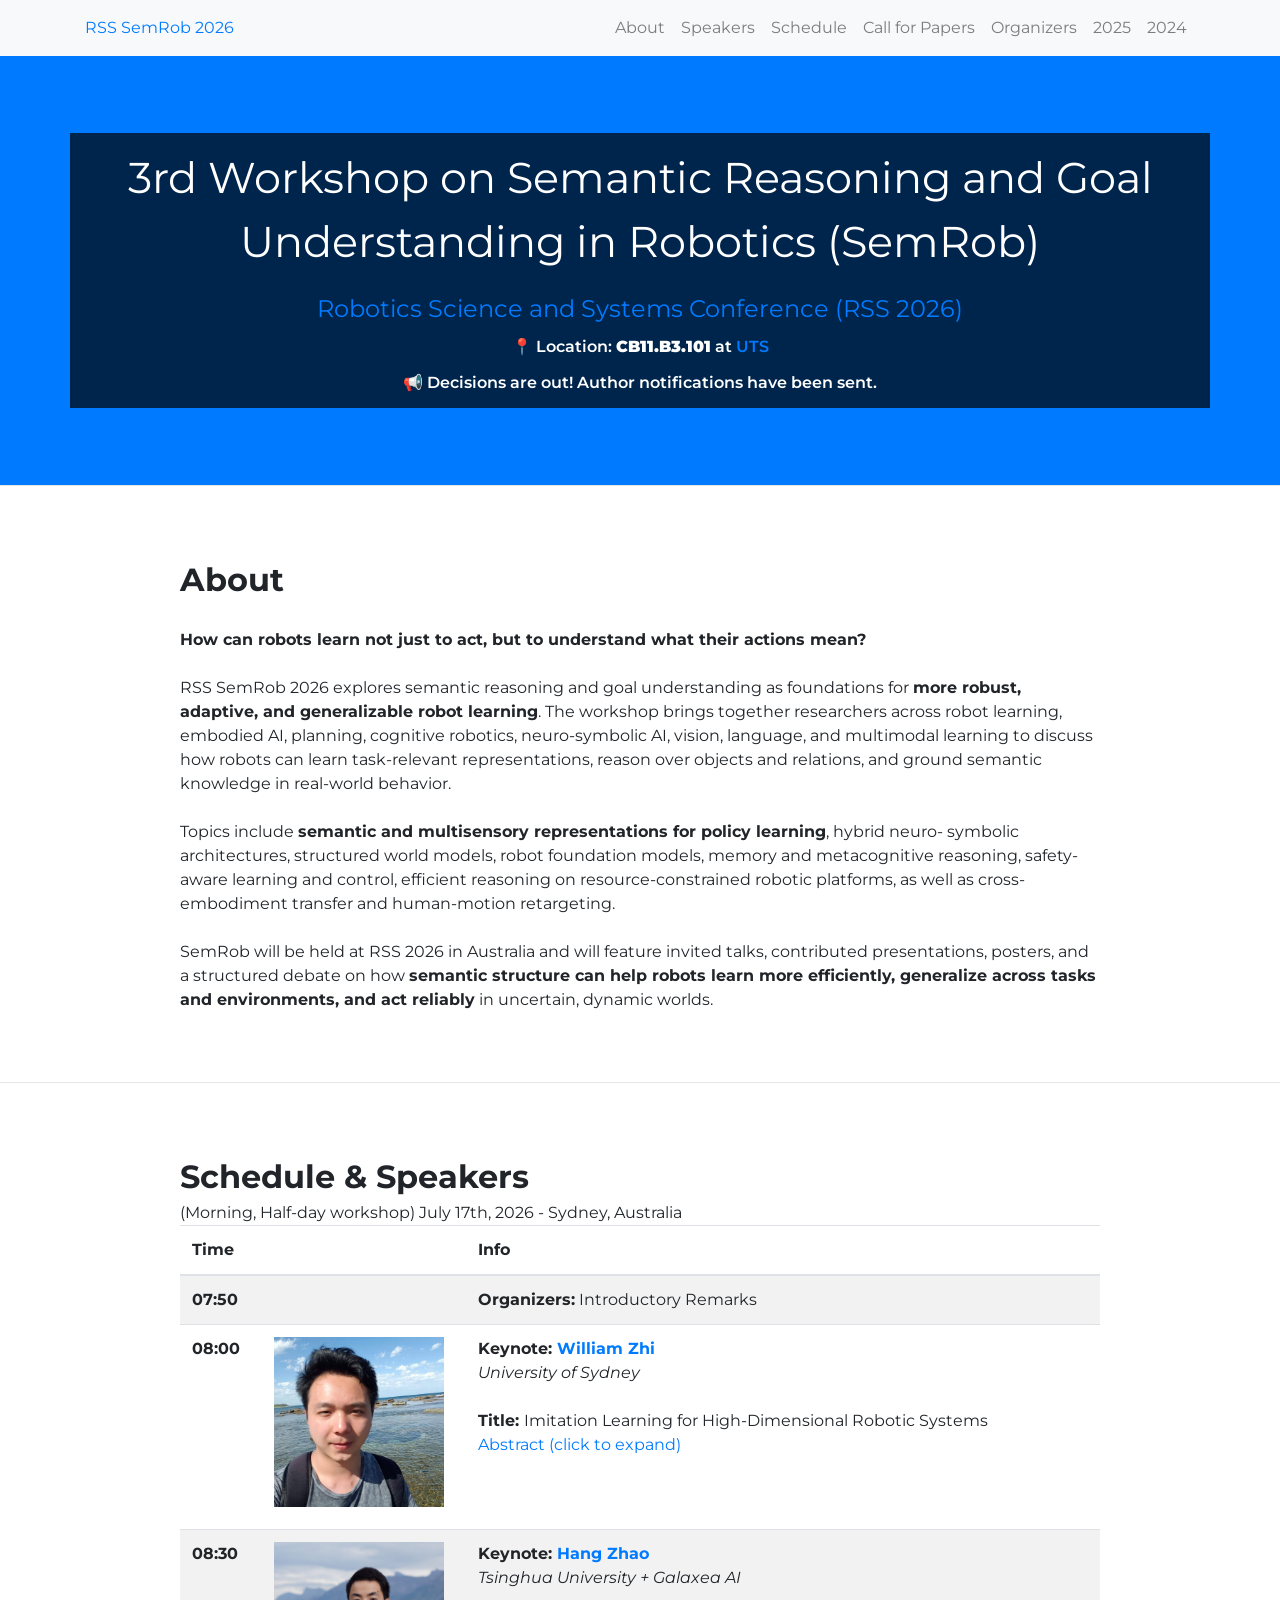
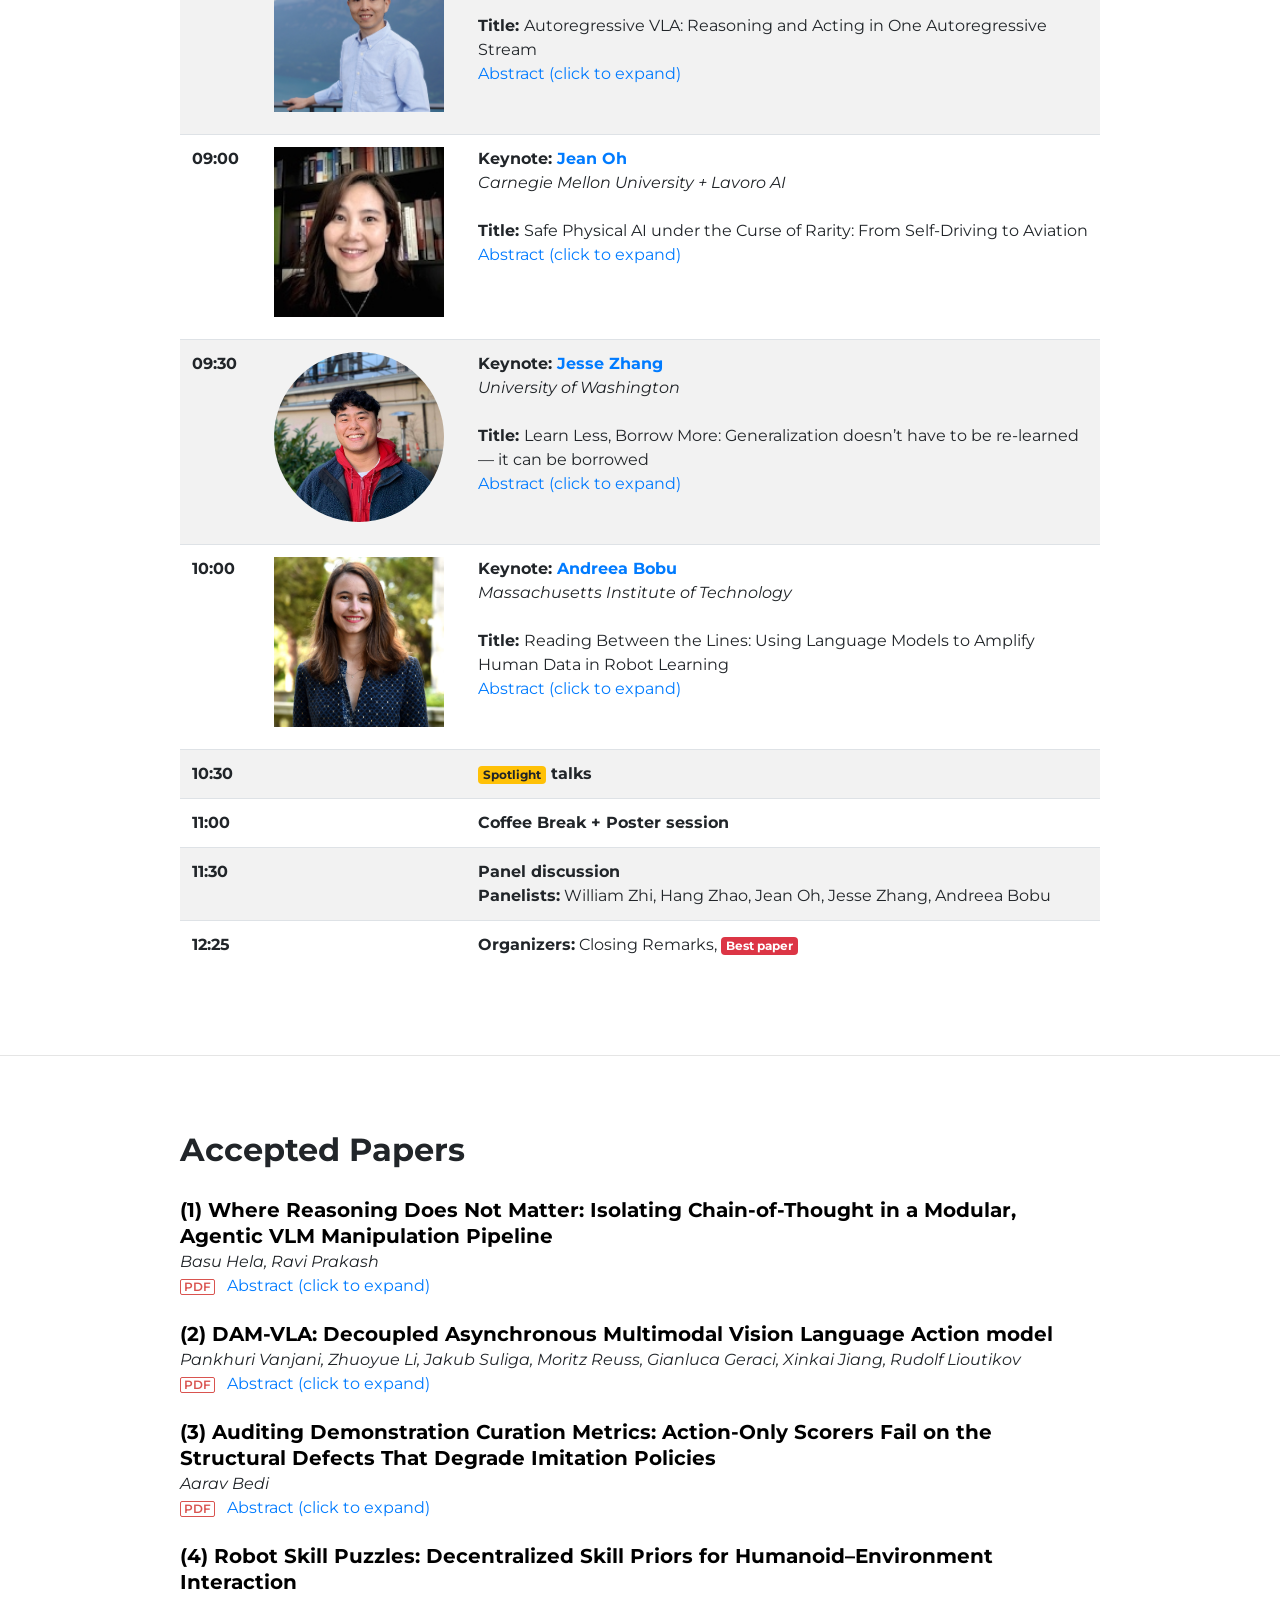
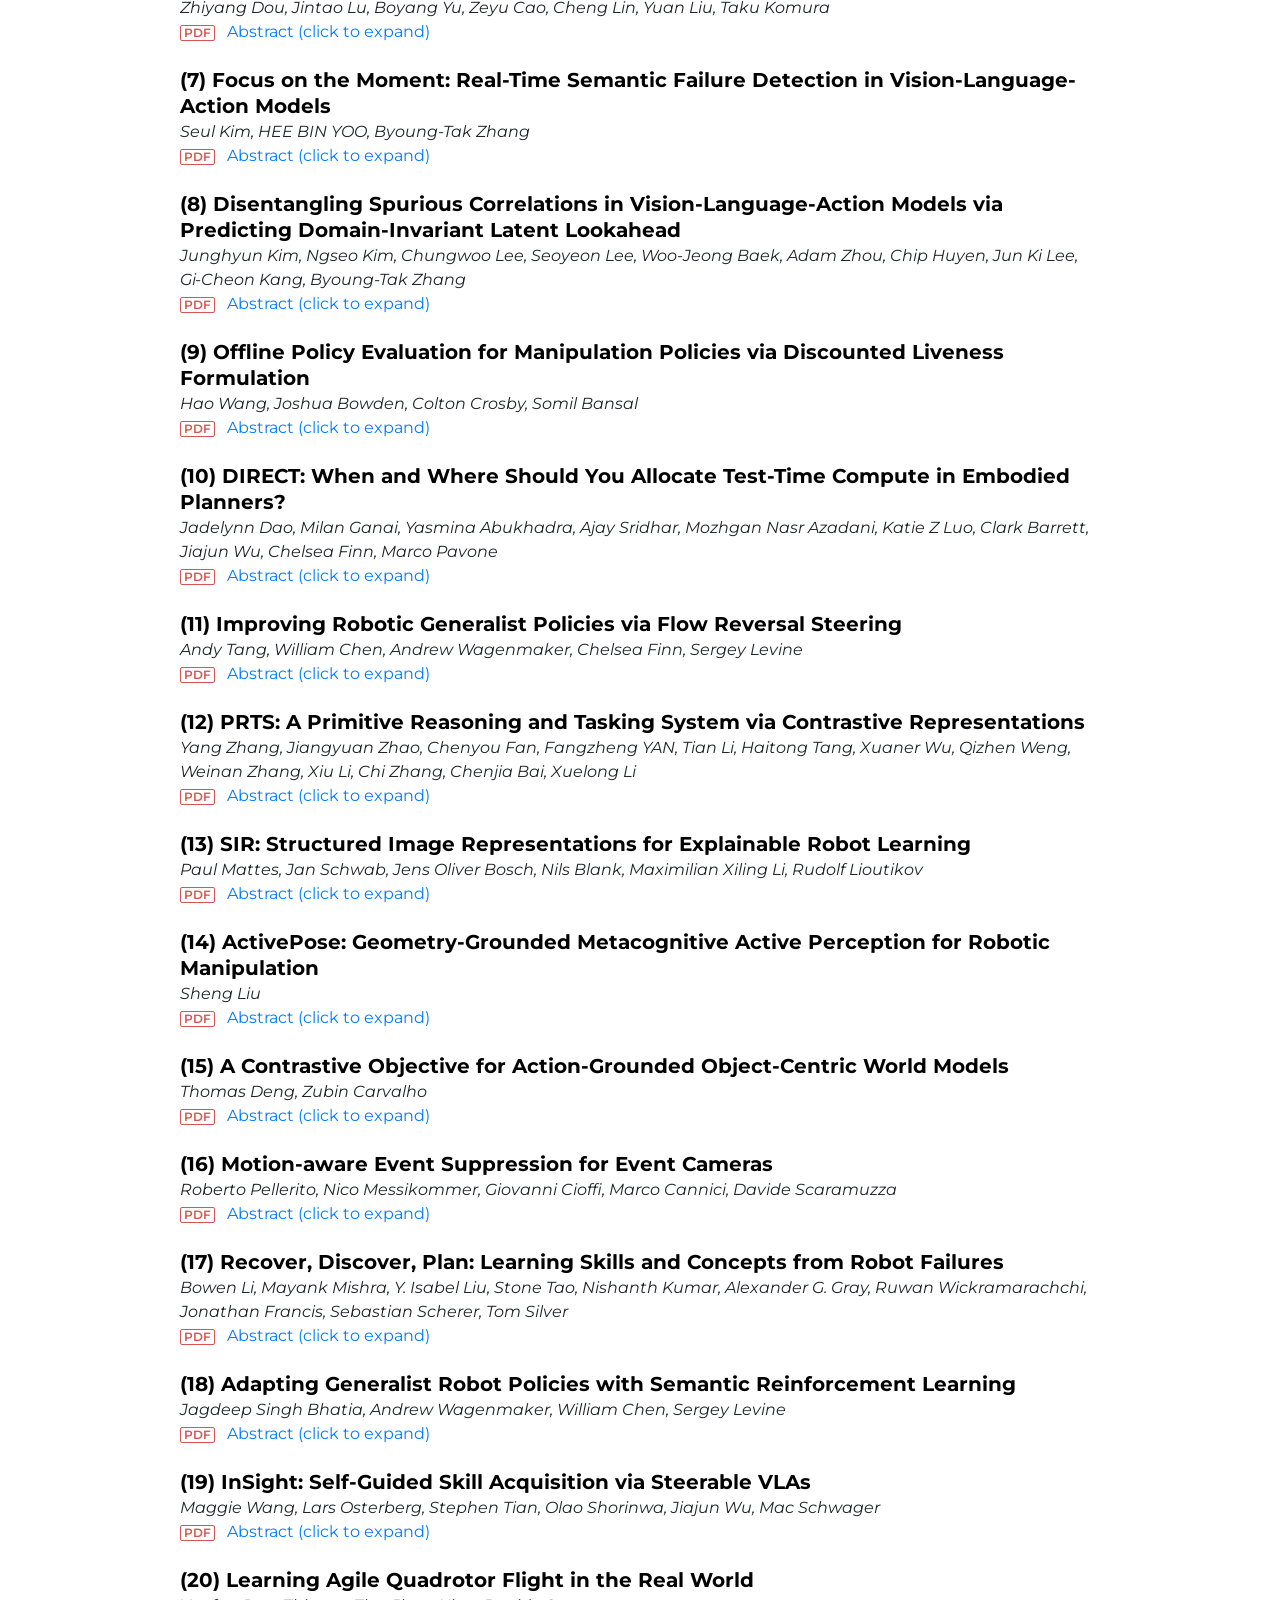
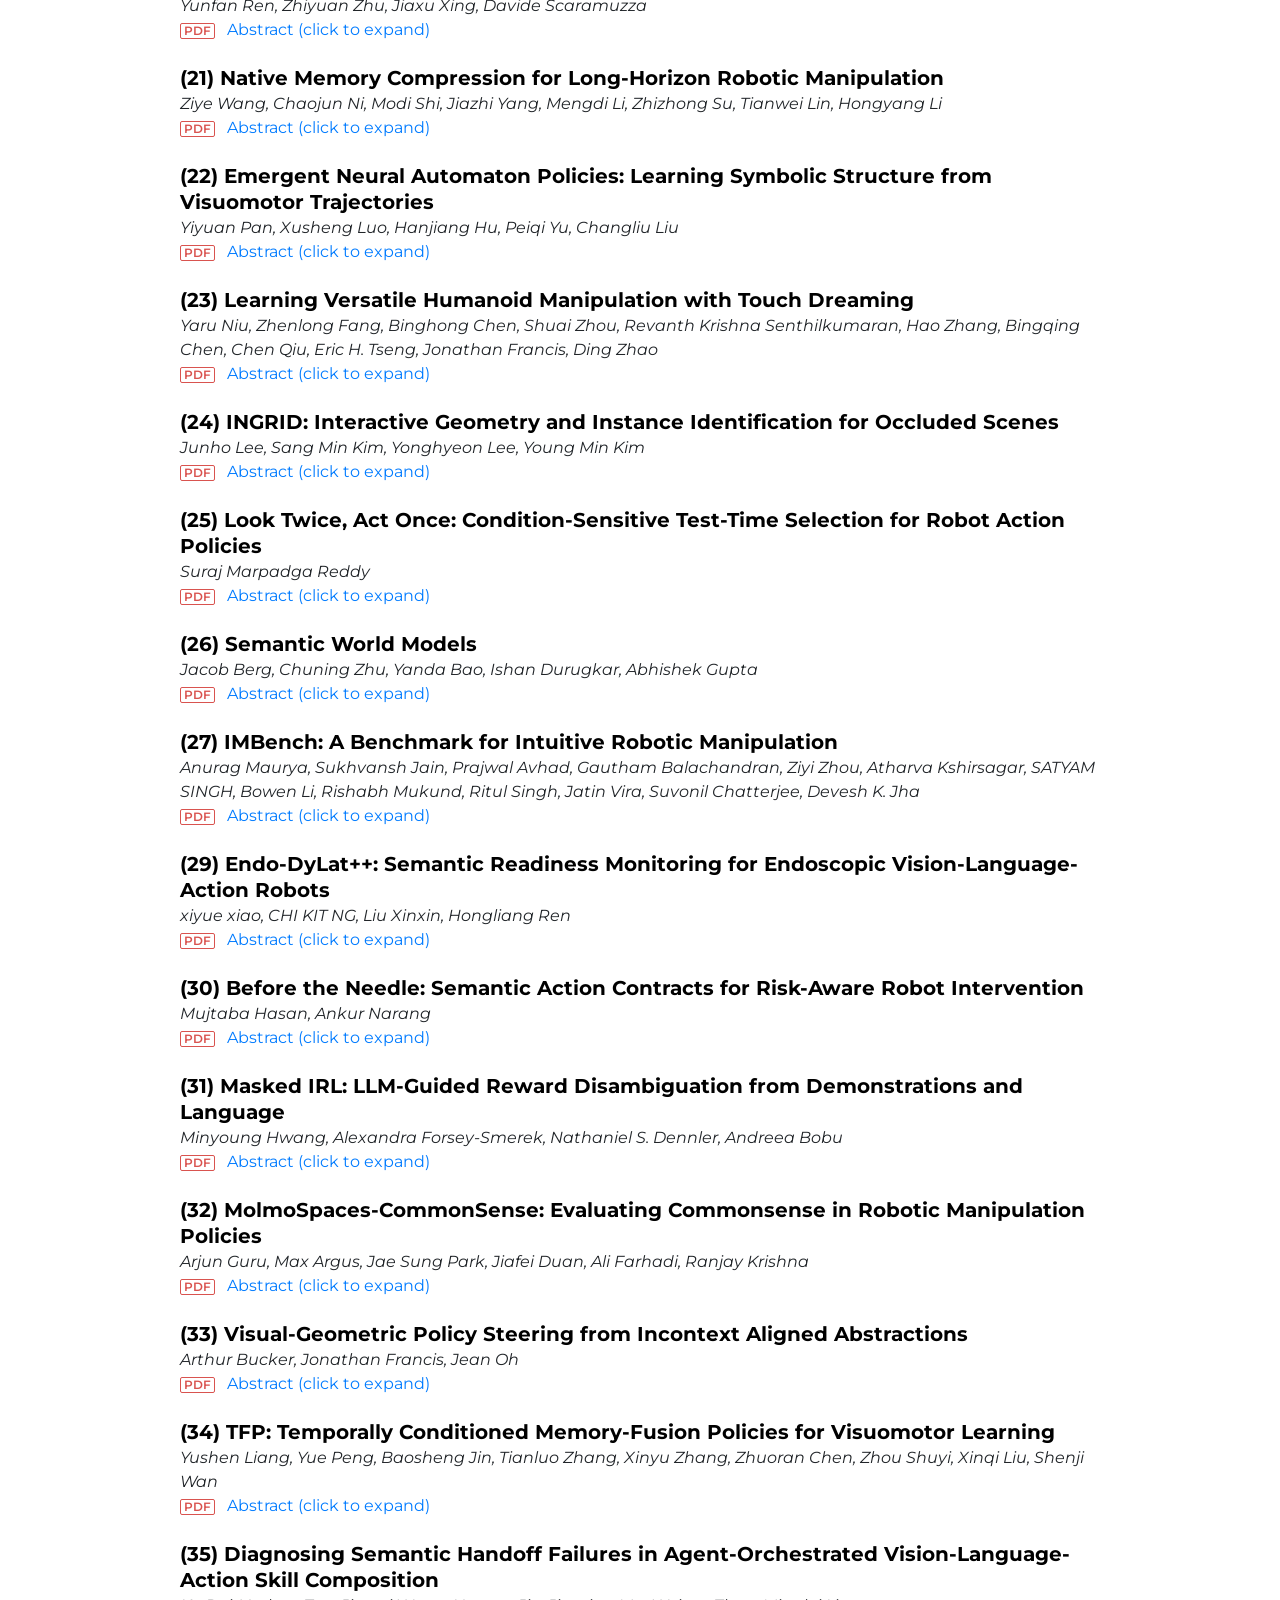
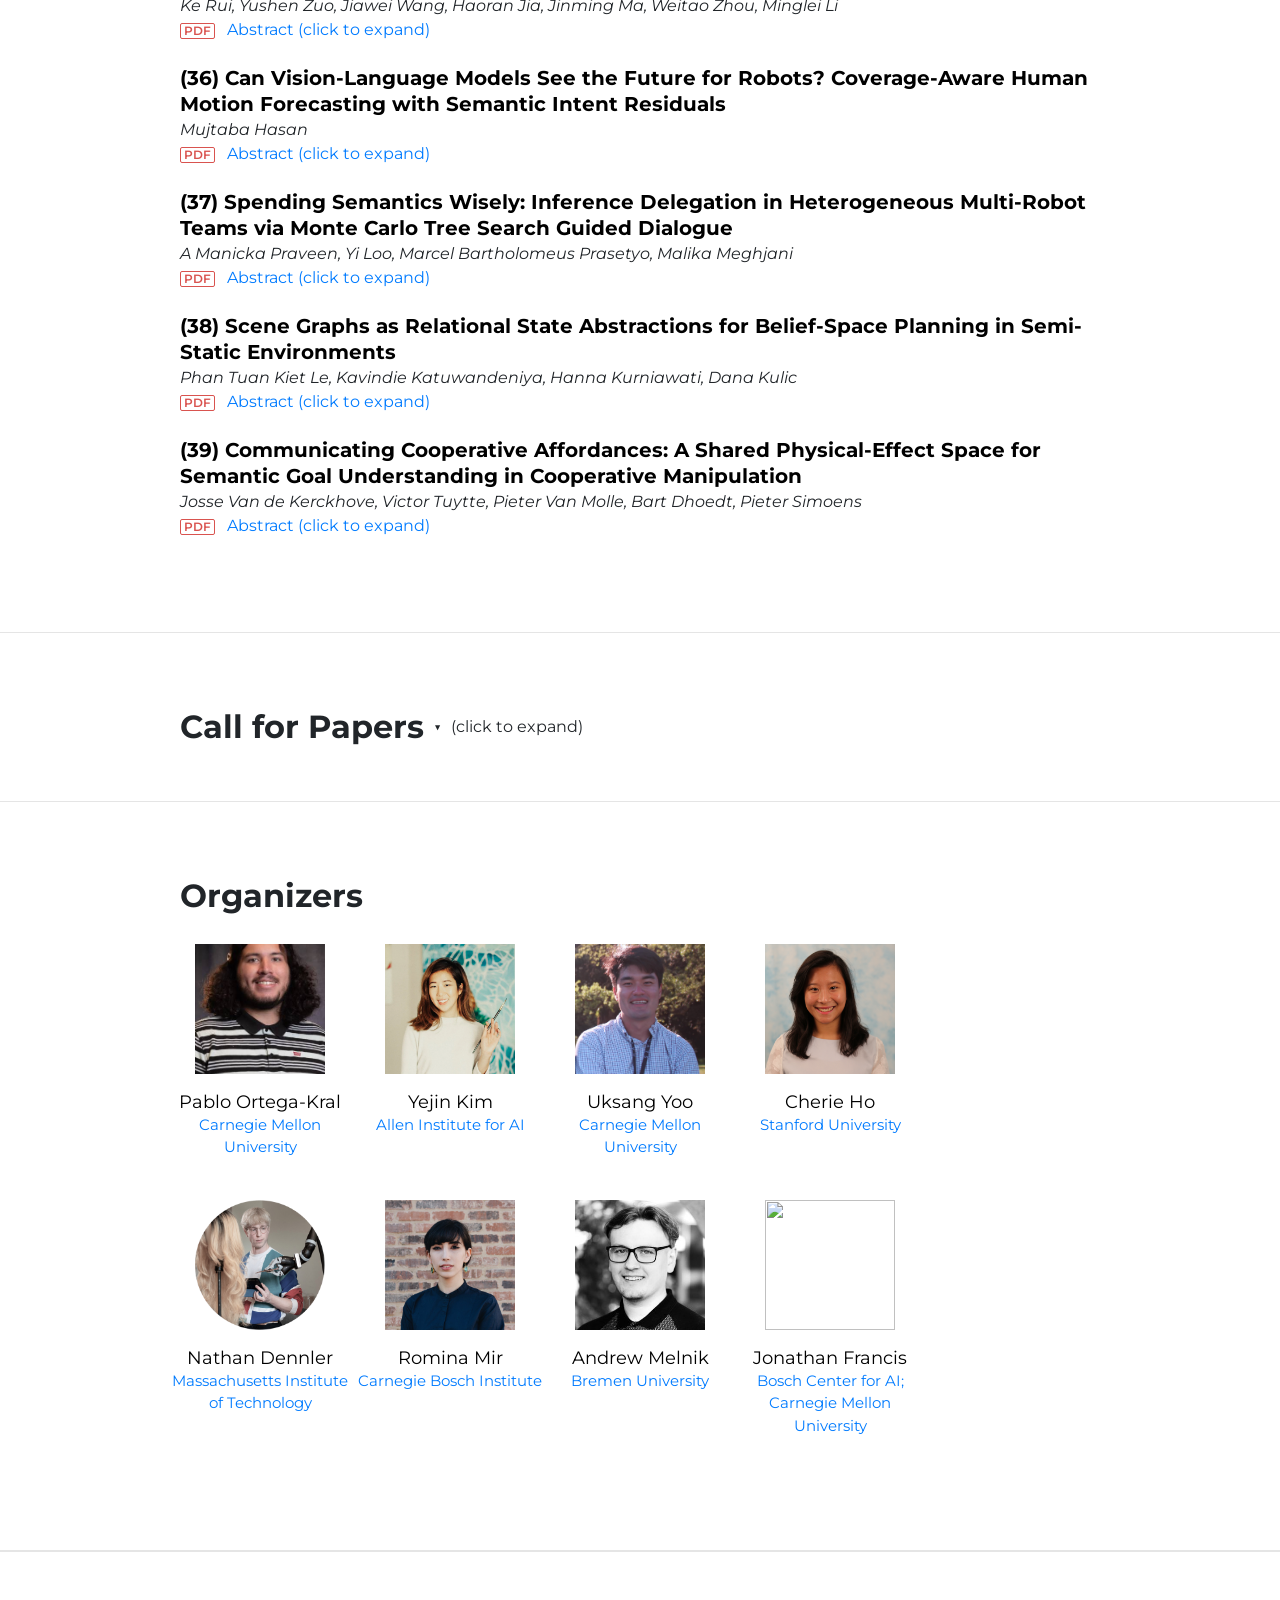
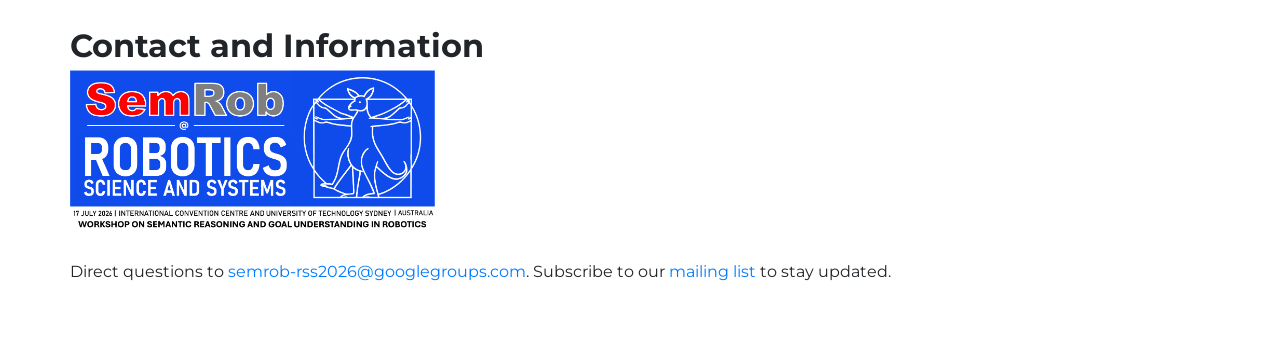
==== index.html @ f7733180 "Update location display Updated location information with a link to UTS." ====
<!DOCTYPE html>
<html lang="en">

<head>
	<title>RSS SemRob 2026</title>
	<meta charset="utf-8">
	<meta name="viewport" content="width=device-width, initial-scale=1, shrink-to-fit=no">
	<meta name="description" content="RSS 2026 Workshop on Semantic Reasoning and Goal Understanding in Robotics">
	<meta name="author" content="">
	<meta name="twitter:title" content="RSS 2026 Workshop on Semantic Reasoning and Goal Understanding for Robotics">
	<meta name="twitter:description" content="Semantic Reasoning and Goal Understanding in Robotics at RSS 2026.">
	<meta name="twitter:image" content="https://semrob.github.io/images/banner_full.png">
	<link rel="image_src" href="https://semrob.github.io/images/banner_full.png">
	<link rel="preconnect" href="https://fonts.gstatic.com">
	<link rel="preload" as="image" href="images/banner_full.png" fetchpriority="high">
	<link href="https://fonts.googleapis.com/css2?family=Montserrat:wght@400;600&display=swap" rel="stylesheet">
	<link rel="stylesheet" href="https://maxcdn.bootstrapcdn.com/bootstrap/4.5.2/css/bootstrap.min.css">
	<link href="./css/scrolling-nav.css" rel="stylesheet">
	<link href="./css/style.css" rel="author stylesheet">
	<link rel="stylesheet" href="http://maxcdn.bootstrapcdn.com/font-awesome/4.3.0/css/font-awesome.min.css">
</head>

<body id="page-top">
	<!-- Navigation -->
	<nav class="navbar navbar-expand-lg navbar-light bg-light" id="mainNav">
		<div class="container bar-container">
			<a class="title-head" href="#page-top">RSS SemRob 2026</a>
			<button class="navbar-toggler" type="button" data-toggle="collapse" data-target="#navbarResponsive"
				aria-controls="navbarResponsive" aria-expanded="false" aria-label="Toggle navigation">
				<span class="navbar-toggler-icon"></span>
			</button>
			<div class="collapse navbar-collapse" id="navbarResponsive">
				<ul class="navbar-nav ml-auto">
					<li class="nav-item">
						<a class="nav-link js-scroll-trigger" href="#about">About</a>
					</li>
					<li class="nav-item">
						<a class="nav-link js-scroll-trigger" href="#schedule">Speakers</a>
					</li>
					<li class="nav-item">
						<a class="nav-link js-scroll-trigger" href="#schedule">Schedule</a>
					</li>
					<li class="nav-item">
						<a class="nav-link js-scroll-trigger" href="#callpapers">Call for Papers </a>
					</li>
					<!-- li class="nav-item">
						<a class="nav-link js-scroll-trigger" href="#papers">Accepted Papers</a>
					</li -->
					<!-- <li class="nav-item">
				    	<a class="nav-link js-scroll-trigger" href="#faq">FAQ</a>
					</li> -->
					<li class="nav-item">
						<a class="nav-link js-scroll-trigger" href="#organizers">Organizers</a>
					</li>
					<li class="nav-item">
						<a class="nav-link js-scroll-trigger" href="/2025.html">2025</a>
					</li>
					<li class="nav-item">
						<a class="nav-link js-scroll-trigger" href="/2024.html">2024</a>
					</li>
				</ul>
			</div>
		</div>
	</nav>
	<header class="headercontainer bg-primary text-white" style="padding: 0%; max-height: none; ">
		<div style="background-color: rgba(160,160,160,0.0)" class="text-center">
			<div
				style="padding-bottom: 6%; padding-top: 6%; background-image: url('./images/banner_full.png'); background-size: cover; background-position: center">
				<div class="container titlebox" ;
					style="display: inline-block; background-color:rgba(0,0,0, 0.7); width:auto;">
					<p style="text-align: center; margin-bottom: 2" class="title">3rd Workshop on <b></b>Semantic
						Reasoning and Goal Understanding in Robotics</b> (SemRob)</p>
					<p style="text-align: center; margin-bottom: 0" class="subtitle"><a
							href="https://roboticsconference.org" target="_blank">Robotics Science and Systems
							Conference (RSS 2026)</a> </p>
					<p style="text-align: center; margin-top: 8px; margin-bottom: 0; font-weight: 600;">📍 Location:
						<b>CB11.B3.101</b> at <a href="https://maps.app.goo.gl/JYCp7ZJXX6eu7oQY6" target="_blank">UTS</a></p>
					<p style="text-align: center; margin-top: 12px; margin-bottom: 0; font-weight: 600;">📢 Decisions
						are out! Author notifications have been sent.</p>
				</div>
			</div>
		</div>
	</header>
	<hr class="half-rule" />
	<section id="about" style="padding:70px 0 70px 0">
		<div class="container">
			<div class="row">
				<div class="col-md-10 mx-auto">
					<!-- div style="justify-content: center; text-align:center;"><img src="https://semrob.github.io/images/semrob_2024_logo.png" width="700px"></div-->
					<span class=titlesec>About</span>
					<br>
					<span>
						<b>How can robots learn not just to act, but to understand what their actions mean?</b><br><br>

						RSS SemRob 2026 explores semantic reasoning and goal understanding as foundations for <b>more
							robust, adaptive, and generalizable robot learning</b>. The workshop brings together
						researchers
						across robot learning, embodied AI, planning, cognitive robotics, neuro-symbolic AI, vision,
						language, and multimodal learning to discuss how robots can learn task-relevant representations,
						reason over objects and relations, and ground semantic knowledge in real-world behavior.<br><br>

						Topics include <b>semantic and multisensory representations for policy learning</b>, hybrid
						neuro-
						symbolic architectures, structured world models, robot foundation models, memory and
						metacognitive
						reasoning, safety-aware learning and control, efficient reasoning on resource-constrained
						robotic platforms, as well as cross-embodiment transfer and human-motion retargeting.<br><br>

						SemRob will be held at RSS 2026 in Australia and will feature invited talks, contributed
						presentations, posters, and a structured debate on how <b>semantic structure can help robots
							learn more efficiently, generalize across tasks and environments, and act reliably</b> in
						uncertain,
						dynamic worlds.
					</span>
				</div>
			</div>
		</div>
	</section>

	<hr class="half-rule" />
	<section>
		<div class="container" id="schedule">
			<div class="row">
				<div class="col-md-10 mx-auto">
					<span class="titlesec">Schedule & Speakers</span>
					<span class="event-location">(Morning, Half-day workshop) July 17th, 2026 - Sydney, Australia</span>
					<table class="table table-striped">
						<colgroup>
							<col class="schedule-time-col">
							<col class="schedule-image-col">
							<col>
						</colgroup>
						<thead>
							<tr>
								<th> Time</th>
								<th></th>
								<th> Info</th>
							</tr>
						</thead>
						<tbody>
							<tr>
								<td class="schedule-time-cell"><b> 07:50 </b></td>
								<td class="schedule-image-cell"></td>
								<td class="schedule-info-cell"><b>Organizers:</b> Introductory Remarks</td>
							</tr>
							<tr>
								<td class="schedule-time-cell"><b> 08:00 </b></td>
								<td class="schedule-image-cell">
									<div class="profpic speaker xlarge-1 columns">
										<img src="./images/speakers/william.jpg" class="figure-img img-fluid ">
									</div>
								</td>
								<td class="schedule-info-cell">
									<b>Keynote: <a href="https://www.weimingzhi.com/" target="_blank"
											rel="noopener noreferrer">William Zhi</a></b><br>
									<i>University of Sydney</i><br><br>
									<b> Title: </b>Imitation Learning for High-Dimensional Robotic Systems<br>
									<button type="button" class="abstract-toggle collapsed" data-toggle="collapse"
										data-target="#abstract-1" aria-expanded="false"
										aria-controls="abstract-1">Abstract (click to expand)</button>
									<div id="abstract-1" class="news collapse abstract-body">
										As robots move beyond simple manipulation settings, imitation learning must
										contend with richer embodiments, longer horizons, complex control interfaces,
										and coordination across multiple agents. This talk presents approaches for
										structuring imitation learning across memory, shared-control teleoperation, and
										multi-robot interaction. It includes methods for bimanual mobile manipulation and
										for learning coordinated behaviours across multiple robots through staged and
										structured imitation. Together, these works show how complex robotic systems can
										acquire reliable and compositional behaviours from demonstration while remaining
										practical to operate and deploy.
									</div>
								</td>
							</tr>
							<tr>
								<td class="schedule-time-cell"><b> 08:30 </b></td>
								<td class="schedule-image-cell">
									<div class="profpic speaker xlarge-1 columns">
										<img src="./images/speakers/hang.jpg" class="figure-img img-fluid ">
									</div>
								</td>
								<td class="schedule-info-cell">
									<b>Keynote: <a href="https://hangzhaomit.github.io/" target="_blank"
											rel="noopener noreferrer">Hang Zhao</a></b><br>
									<i>Tsinghua University + Galaxea AI</i><br><br>
									<b> Title: </b>Autoregressive VLA: Reasoning and Acting in One Autoregressive
									Stream<br>
									<button type="button" class="abstract-toggle collapsed" data-toggle="collapse"
										data-target="#abstract-2" aria-expanded="false"
										aria-controls="abstract-2">Abstract (click to expand)</button>
									<div id="abstract-2" class="news collapse abstract-body">
										Can a robot reason about what to do and execute how to do it within a single
										autoregressive process? In this talk, I will present our work on
										autoregressive vision-language-action models, where high-level reasoning and
										low-level action generation are modeled in one unified token stream. This
										formulation allows semantic understanding, task decomposition, and continuous
										control to share the same modeling interface and training objective, rather
										than being handled by separately designed action experts. I will discuss the
										evolution of our action tokenizers and models, including FASTer, ActionCodec
										and Galaxea G0.5.
									</div>
								</td>
							</tr>
							<tr>
								<td class="schedule-time-cell"><b> 09:00 </b></td>
								<td class="schedule-image-cell">
									<div class="profpic speaker xlarge-1 columns">
										<img src="./images/speakers/jean.png" class="figure-img img-fluid ">
									</div>
								</td>
								<td class="schedule-info-cell">
									<b>Keynote: <a href="https://www.cs.cmu.edu/~jeanoh/" target="_blank"
											rel="noopener noreferrer">Jean Oh</a></b><br>
									<i> Carnegie Mellon University + Lavoro AI</i><br><br>
									<b> Title: </b>Safe Physical AI under the Curse of Rarity: From Self-Driving to
									Aviation<br>
									<button type="button" class="abstract-toggle collapsed" data-toggle="collapse"
										data-target="#abstract-3" aria-expanded="false"
										aria-controls="abstract-3">Abstract (click to expand)</button>
									<div id="abstract-3" class="news collapse abstract-body">
										Abstract coming soon.
									</div>
								</td>
							</tr>
							<tr>
								<td class="schedule-time-cell"><b> 09:30 </b></td>
								<td class="schedule-image-cell">
									<div class="profpic speaker xlarge-1 columns">
										<img src="./images/speakers/jesse_zhang.jpeg"
											class="figure-img img-fluid image-cropper">
									</div>
								</td>
								<td class="schedule-info-cell">
									<b>Keynote: <a href="https://www.jessezhang.net/" target="_blank"
											rel="noopener noreferrer">Jesse Zhang</a></b><br>
									<i> University of Washington</i><br><br>
									<b> Title: </b>Learn Less, Borrow More: Generalization doesn’t have to be
									re-learned — it can be borrowed<br>
									<button type="button" class="abstract-toggle collapsed" data-toggle="collapse"
										data-target="#abstract-4" aria-expanded="false"
										aria-controls="abstract-4">Abstract (click to expand)</button>
									<div id="abstract-4" class="news collapse abstract-body">
										Modern performant foundation models, often able to demonstrate impressive
										generalization capabilities, are driven by scalable sources of supervision during
										both pre- and post-training. Robot policies, however, rely on expensive human
										demonstrations during pre-training and costly environment interaction during
										post-training, making them difficult to scale. In this talk, I demonstrate how,
										instead of trying to learn to generalize effectively from data and interaction, we
										can formulate policies which can borrow generalization capabilities from other
										sources for both pre-training and post-training for better performance without
										needing the same level of robotics supervision as used for training foundation
										models in text and vision domains.
									</div>
								</td>
							</tr>
							<tr>
								<td class="schedule-time-cell"><b> 10:00 </b></td>
								<td class="schedule-image-cell">
									<div class="profpic speaker xlarge-1 columns">
										<img src="./images/speakers/andreea.png" class="figure-img img-fluid ">
									</div>
								</td>
								<td class="schedule-info-cell">
									<b>Keynote: <a href="https://www.mit.edu/~abobu/" target="_blank"
											rel="noopener noreferrer">Andreea Bobu</a></b><br>
									<i> Massachusetts Institute of Technology </i><br><br>
									<b> Title: </b> Reading Between the Lines: Using Language Models to Amplify Human
									Data in Robot Learning <br>
									<button type="button" class="abstract-toggle collapsed" data-toggle="collapse"
										data-target="#abstract-5" aria-expanded="false"
										aria-controls="abstract-5">Abstract (click to expand)</button>
									<div id="abstract-5" class="news collapse abstract-body">
										Human-in-the-loop robot learning faces a fundamental data challenge that
										general machine learning doesn't: unlike settings where we can collect massive
										offline datasets, robots must learn from limited, real-time human interactions.
										This creates a critical bottleneck: we need methods that can make the most of
										limited human input, or, in other words, that can learn a lot from a little.
										The challenge is that humans are imperfect communicators of their own intent:
										language instructions are often ambiguous, demonstrations can be incomplete or
										overfit to a specific setting, and physical corrections have multiple valid
										interpretations. Our key insight is that human feedback is shaped by context in
										predictable ways, and that modeling that context turns ambiguous, incomplete
										feedback into a rich signal about underlying intent. In this talk, I will
										discuss three sources of such structure: 1. human feedback modalities are
										incomplete in complementary ways, and that complementarity is itself a source
										of signal; 2. human feedback is only interpretable relative to how humans
										represent the world, and learning that representation is as important as
										learning the reward; and 3. behind any specific human input lies a higher-level
										intent that generalizes far beyond the situation in which it was expressed.
										Together, these directions show that understanding the structure of human
										communication — rather than simply collecting more of it — is the key to
										efficient, generalizable, human-aligned robot learning.
									</div>
								</td>
							</tr>
							<tr>
								<td class="schedule-time-cell"><b> 10:30 </b></td>
								<td class="schedule-image-cell"></td>
								<td class="schedule-info-cell"><b><span class="badge badge-warning">Spotlight</span>
										talks</b></td>
							</tr>
							<tr>
								<td class="schedule-time-cell"><b> 11:00 </b></td>
								<td class="schedule-image-cell"></td>
								<td class="schedule-info-cell"><b> Coffee Break + Poster session </b></td>
							</tr>
							<tr>
								<td class="schedule-time-cell"><b> 11:30 </b></td>
								<td class="schedule-image-cell"></td>
								<td class="schedule-info-cell"><b>Panel discussion<br>Panelists:</b> William Zhi, Hang
									Zhao, Jean Oh, Jesse Zhang, Andreea Bobu
								</td>
							</tr>
							<tr>
								<td class="schedule-time-cell"><b> 12:25 </b></td>
								<td class="schedule-image-cell"></td>
								<td class="schedule-info-cell"><b>Organizers:</b> Closing Remarks, <span
										class="badge badge-danger">Best paper</span></td>
							</tr>
						</tbody>
					</table>
				</div>
			</div>
		</div>
	</section>

	<hr class="half-rule" />
	<section id="papers" class="section-flush-top">
		<div class="container">
			<div class="row">
				<div class="col-md-10 mx-auto">
					<span class="titlesec">Accepted Papers</span><br>

					<div id="papers-container">
						<p class="papers-loading">Papers incoming ...</p>
					</div>
				</div>
			</div>
		</div>
	</section>

	<hr class="half-rule" />
	<section id="callpapers" style="padding: 70px 0 50px 0;">
		<div class="container">
			<div class="row">
				<div class="col-md-10 mx-auto">
					<div class="collapsible-section"
						style="display: flex; align-items: center; gap: 16px; flex-wrap: wrap;">
						<button type="button" class="collapsible-header collapsed" data-toggle="collapse"
							data-target="#callpapers-more" aria-expanded="true" aria-controls="callpapers-more">
							<span class="titlesec">Call for Papers</span>
							<span class="collapsible-control">
								<span class="collapsible-chevron" aria-hidden="false">▼</span>
								<span class="collapsible-state-expand">(click to expand)</span>
								<span class="collapsible-state-collapse">(click to collapse)</span>
							</span>
						</button>
						<div id="callpapers-more" class="collapsible-content collapse">

							<h5 style="font-weight: bold"> Targeted Topics </h5>
							We especially welcome work that investigates how semantic structure can <b>improve the data
								efficiency,
								generalization, adaptability, safety, and interpretability</b> of learned robot
							policies:
							<br><br>
							<ul>
								<li>Semantic representations for generalizable robot learning, including object-centric
									representations, affordances, skill abstractions, geometric task-space primitives,
									pre-/post-conditions, constraints, and action tokenization</li>
								<li>Vision-language-action models, robot foundation models, and generalist policies that
									connect semantic understanding with embodied control</li>
								<li>Hybrid neural-symbolic architectures that combine learned representations with
									structured scene representations, knowledge graphs, scene graphs, task graphs, or
									procedural reasoning</li>
								<li>World models and dynamics models for robot learning, including predictive
									simulation, synthetic data generation, policy training, planning, evaluation, and
									sim-to-real transfer</li>
								<li>Cross-embodiment robot learning, including shared action spaces,
									embodiment-invariant task representations, morphology-aware policies, and transfer
									across robot platforms</li>
								<li>Test-time adaptation, policy steering, online policy guidance, and failure recovery
									for robots operating in uncertain or changing environments</li>
								<li>Human-in-the-loop robot learning, including online policy supervision, preference
									feedback, corrective demonstrations, interactive teaching, and behavior repair</li>
								<li>Semantic memory mechanisms for storing, retrieving, and reusing experience across
									tasks, environments, and interaction histories</li>
								<li>Metacognitive and self-reflective mechanisms for robot learning, including
									uncertainty estimation, calibration, self-critique, chain-of-thought-style
									reasoning, agentic reasoning structures, and confidence-aware control</li>
								<li>Safety-aware semantic reasoning for learned robot policies, including constraint
									satisfaction, risk-aware decision-making, verification, monitoring, and intervention
									mechanisms</li>
								<li>Data-efficient and scalable robot learning methods that exploit semantic structure,
									task decomposition, compositionality, or foundation-model priors</li>
								<li>Benchmarks, datasets, and evaluation protocols for semantic generalization,
									long-horizon behavior, cross-task transfer, and real-world robustness</li>
							</ul>

							<h5 style="font-weight: bold"> Submission Guidelines </h5>
							RSS SemRob 2026 suggests <b>4+N or 8+N paper length</b> formats — i.e., 4 or 8 pages of main
							content
							with unlimited additional pages for references, appendices, etc.<br><br>

							<a href="https://openreview.net/group?id=roboticsfoundation.org/RSS/2026/Workshop/SemRob"
								target="_blank" class="btn btn-primary btn-sm" style="font-weight: 600;">Submission
								Site</a> <a
								href="https://openreview.net/group?id=roboticsfoundation.org/RSS/2026/Workshop/SemRob"
								target="_blank">https://openreview.net/group?id=roboticsfoundation.org/RSS/2026/Workshop/SemRob</a>
							<br><br>
							We will accept the official <a target="_blank"
								href="https://roboticsconference.org/docs/paper-template-latex.tar.gz">LaTeX</a> or <a
								target="_blank"
								href="https://roboticsconference.org/docs/paper-template-word.zip">Word</a>
							paper templates, provided by RSS 2026. <b>Authors should upload their submission as a PDF
								file to
								OpenReview.</b>
							<br><br>
							Our review process will be <b>double-blind</b>, following the RSS paper submission policy
							for
							Science/Systems papers.
							<br><br>
							All accepted papers will be invited for poster presentations; the highest-rated papers,
							according to
							the Technical Program Committee, will be given spotlight presentations. We will highlight
							the Best Paper Award during
							the closing remarks at the workshop event.<br><br>
							<h5 style="font-weight: bold"> Important Dates </h5>
							<ul>
								<li style="display: list-item">
									<b>Submission deadline (extended):</b> <s>8 June 2026</s>
									<p style="display:inline; color:#FF0000"><b>18 June 2026</b></p>, 23:59 AOE.
								</li>
								<li style="display: list-item">
									<b>Author Notifications:</b> 29 June 2026, 23:59 AOE.
								</li>
								<li style="display: list-item">
									<b>Camera Ready:</b> <span style="color:#FF0000"><b>5 July 2026, 23:59 AOE
											(firm)</b></span>.
								</li>
								<li style="display: list-item">
									<b>Workshop:</b> 17 July 2026.
								</li>
							</ul>
							<h5 style="font-weight: bold"> Dual Submission Policy </h5>
							We welcome new, under-review, or recently published work. Accepted papers will be posted on
							this website but are <b>non-archival</b> and won't be included in any official proceedings.
						</div>
					</div>
				</div>
			</div>
		</div>
	</section>

	<hr class="half-rule" />
	<section id="organizers">
		<div class="container">
			<div class="row">
				<div class="col-md-10 mx-auto">
					<span class=titlesec>Organizers</span><br>
					<div class="row">
						<a href="https://www.ri.cmu.edu/ri-people/pablo-ortega-kral/" target="_blank">
							<div class="profpic xlarge-1 columns">
								<img src=./images/organizers/pablo.png class="figure-img img-fluid ">
								<p class=profname> Pablo Ortega-Kral </p>
								<p class=institution> Carnegie Mellon University </p>
							</div>
						</a>
						<a href="https://yejin-kim.com" target="_blank">
							<div class="profpic xlarge-1 columns">
								<img src=./images/organizers/yejin.png class="figure-img img-fluid ">
								<p class=profname> Yejin Kim </p>
								<p class=institution> Allen Institute for AI </p>
							</div>
						</a>
						<a href="https://uksangyoo.github.io/" target="_blank">
							<div class="profpic xlarge-1 columns">
								<img src=./images/organizers/uksang.png class="figure-img img-fluid ">
								<p class=profname> Uksang Yoo </p>
								<p class=institution> Carnegie Mellon University </p>
							</div>
						</a>
						<a href="https://cherieho.com/" target="_blank">
							<div class="profpic xlarge-1 columns">
								<img src=./images/organizers/cherie.png class="figure-img img-fluid ">
								<p class=profname> Cherie Ho </p>
								<p class=institution> Stanford University </p>
							</div>
						</a>
					</div>
					<div class="row">
						<a href="https://ndennler.github.io/" target="_blank">
							<div class="profpic xlarge-1 columns">
								<img src=./images/organizers/nathan.png class="figure-img img-fluid ">
								<p class=profname> Nathan Dennler </p>
								<p class=institution> Massachusetts Institute of Technology</p>
							</div>
						</a>
						<a href="https://www.linkedin.com/in/rmir/" target="_blank">
							<div class="profpic xlarge-1 columns">
								<img src=./images/organizers/romina.png class="figure-img img-fluid ">
								<p class=profname> Romina Mir </p>
								<p class=institution> Carnegie Bosch Institute</p>
							</div>
						</a>
						<a href="https://scholar.google.com/citations?user=6tiiQtgAAAAJ&hl=en" target="_blank">
							<div class="profpic xlarge-1 columns">
								<img src=./images/organizers/andrew.png class="figure-img img-fluid ">
								<p class=profname> Andrew Melnik </p>
								<p class=institution> Bremen University</p>
							</div>
						</a>
						<a href="https://jonfranc.com" target="_blank">
							<div class="profpic xlarge-1 columns">
								<img src=./images/organizers/jon.png class="figure-img img-fluid ">
								<p class=profname> Jonathan Francis </p>
								<p class=institution>Bosch Center for AI; Carnegie Mellon University</p>
							</div>
						</a>
					</div>
				</div>
			</div>
	</section>
	<br>
	<hr class="half-rule" />
	<!-- section id="tpc">
	    <div class="container">
		<div class="row">
		    <div class="col-md-10 mx-auto">
			<span class=titlesec>Program Committee</span><br>


<div class="pc-column">
<ul>
<li>Ursula Addison</li>
<li>Harel Biggie</li>
<li>Gertjan Burghouts</li>
<li>Nicolas Chapman</li>
<li>Bingqing Chen (<b>MR</b>)</li>
<li>Jonathan Francis (<b>Ch</b>)</li>
<li>Ruihan Gao</li>
<li>Nikolaos Gkanatsios</li>
<li>Weiwei Gu</li>
<li>Binghao Huang</li>
<li>Nathan Hughes</li>
<li>Hanxiao Jiang</li>
<li>Nikhil Keetha</li>
<li>Anne Kemmeren</li>

</ul>
</div>

<div class="pc-column" style="margin:0 30px 0 0;">
<ul>
<li>Seungchan Kim</li>
<li>N. Suresh K. Kondepudi</li>
<li>Seungjae Lee</li>
<li>Tabitha Lee (<b>TR</b>)</li>
<li>Qiang Li (<b>ER</b>)</li>
<li>Zhixuan Liu</li>
<li>Aaron Lohner</li>
<li>Xiaopeng Lu</li>
<li>Dominic Maggio</li>
<li>Nicolas Marticorena Vidal</li>
<li>Andrew Melnik</li>
<li>Marius Memmel</li>
<li>Mark Mints</li>
<li>Daniel Omeiza (<b>TR</b>)</li>
</ul>
</div>

<div class="pc-column">
<ul>
<li>Alessandro Oltramari</li>
<li>Karthik Paga</li>
<li>Maithili Patel</li>
<li>Sarvesh Patil</li>
<li>Andrey Rudenko</li>
<li>Ateeq Sharfuddin</li>
<li>Roykrong Sukkerd (<b>TR</b>)</li>
<li>Shivam Vats</li>
<li>Rui Wang (<b>TR</b>)</li>
<li>Ho-Hsiang Wu (<b>MR</b>)</li>
<li>Yaqi Xie</li>
<li>Junjie Ye</li>
<li>Jiarui Zhang</li>
<li>Yufei Zhu</li>
</ul>
</div>
<br>
<br>
<b>ER</b> — <i>Recognises PC member who served as an Emergency Reviewer.</i><br>
<b>TR</b> — <i>Recognises PC member who, according to Workshop Chairs' ratings, ranked in the top 10% of all Reviewers.</i><br>
<b>MR</b> — <i>Recognises PC member who provided their services as a Meta-Reviewer.</i><br>
<b>Ch</b> — <i>Paper Track Chair.</i>
			    
        	    </div>
		</div>
		</div>
	</section> -->
	<!-- hr class="half-rule"/> -->
	<!-- section id="acknowledgement">
        <div class="container">
            <div class="row">
		    <span class="titlesec">Acknowledgement</span>
    <div style="display: flex; justify-content: space-between; align-items: center;">
	    <img src="" style="width: 32%; height: auto;">
	    <img src="" style="width: 32%; height: auto;">
    </div>	    
		    <span style="justify-content: left; text-align:left;"> This workshop is supported by the Research Initiative FAME (Future-oriented cognitive Action Modelling Engine) and the European Network of Excellence Centers in Robotics <a href="https://www.eurobin-project.eu">euROBIN</a>.</span>
            </div>
        </div>
</section -->
	<hr class="half-rule" />
	<section id="contact">
		<div class="container">
			<div class="row">
				<span class="titlesec">Contact and Information</span>
				<div style="display: flex; justify-content: space-between; align-items: center;">
					<img src="images/semrob_2026_logo.png" style="width: 32%; height: auto;">
				</div>
				<span style="justify-content: left; text-align:left;"><br> Direct questions to <a
						href="mailto:semrob-rss2026@googlegroups.com">semrob-rss2026@googlegroups.com</a>. Subscribe to
					our <a target="_blank" href="https://mailchi.mp/07f8ab4c1c65/semrob-workshop">mailing list</a> to
					stay updated.</span>
			</div>
		</div>
	</section>

	<!-- <hr class="half-rule"/>
	<section id="sponsors">
	    <div class="container">
		<div class="row">
		    <div class="col-md-10 mx-auto">
		<span class=titlesec>Sponsors</span><br>
				<img  src=../images/sponsors/nvidia.png style="width:400px;height:220px;">
	    </div>
		</div>
		</div>
	</section> -->

	<!-- Footer -->

	<!-- Bootstrap core JavaScript -->
	<script src="https://ajax.googleapis.com/ajax/libs/jquery/3.5.1/jquery.min.js"></script>
	<script src="https://cdnjs.cloudflare.com/ajax/libs/popper.js/1.16.0/umd/popper.min.js"></script>
	<script src="https://maxcdn.bootstrapcdn.com/bootstrap/4.5.2/js/bootstrap.min.js"></script>

	<!-- Plugin JavaScript -->
	<script src="https://cdnjs.cloudflare.com/ajax/libs/jquery-easing/1.4.1/jquery.easing.min.js"> </script>

	<!-- Custom JavaScript for this theme -->
	<script src="js/scrolling-nav.js"></script>
	<script src="js/main.js"></script>

</body>

</html>
---- css/style.css ----
#itemdoc a {
    font-size: large;
    font-weight: 600;
    color: rgb(50,50,50)
}

#itemdoc a:hover {
    font-size: large;
    font-weight: 600;
    text-decoration: None
}

#titleprogram {
    color: #009688;
}

a.paper-forum-link {
    display: inline-block;
    margin-right: 8px;
    padding: 0 3px;
    border: 1px solid currentColor;
    border-radius: 2px;
    color: #d9534f;
    font-size: 0.75rem;
    font-weight: 600;
    line-height: 1.2;
    text-decoration: none;
}

.abstract-toggle {
    -webkit-appearance: none;
    appearance: none;
    padding: 0;
    border: 0;
    background: transparent;
    color: #007bff;
    font: inherit;
    line-height: inherit;
    text-align: left;
    cursor: pointer;
}

.authorname {
    color: rgb(120,120,120);
    font-weight: normal
}

body {
    font-family: Montserrat; /*Montserrat; */
    font-size: medium;
    text-align: left;
}

.btn {
    border: 1px solid;
}

.btn-primary-outline {
    background-color: transparent;
    border-color: #ccc;
    color: #777;
}

.btn-primary-outline:hover {
    background-color: transparent;
    border-color: #009688;
    color: #009688;
}

button.search_banner {
    color: lightgray;
    height: 40px;
    bottom: 13px;
    width: 40px;
    font-size: 1.5em;
    background-color: rgb(110, 132, 96, 0);
    border-width:0px;
}

button.search_banner:hover {
    font-size: 1.5em;
    cursor: pointer;
    color: white;
    height: 40px;
    bottom: 13px;
    width: 40px;
    background-color: rgb(174, 200, 152, 0);
    border-width:0px;
}

button.search_top {
    color: white;
    height: 30px;
    bottom: 13px;
    width: 60px;
    object-position: bottom;
    position: absolute;
    margin-left: 5px;
    background-color: rgb(110, 132, 96);
    border-width:0px;
}

button.search_top:hover {
    color: white;
    height: 30px;
    bottom: 13px;
    width: 60px;
    object-position: bottom;
    position: absolute;
    margin-left: 5px;
    background-color: rgb(174, 200, 152);
    border-width:0px;
}

.card-text {
    font-size: 0.8rem;
}

.col-md-3.mx-auto.wide {
    padding-left: 10px;
    padding-right: 10px;
}

.collapsible-chevron {
    margin-right: 10px;
    font-size: 0.75rem;
    line-height: 1;
    transition: transform 0.3s ease;
}

.collapsible-content {
    margin-top: 10px;
}

.collapsible-control {
    display: flex;
    align-items: center;
    margin-left: 10px;
    font-size: 1rem;
    font-weight: 400;
    line-height: 1.2;
    white-space: nowrap;
}

.collapsible-expand-prompt {
    display: block;
    width: 100%;
    margin: 0 0 1rem;
    padding: 0;
    border: 0;
    background: transparent;
    color: inherit;
    font-family: inherit;
    font-size: inherit;
    line-height: inherit;
    text-align: right;
    cursor: pointer;
}

.collapsible-expand-prompt:focus {
    outline: 2px solid #80bdff;
    outline-offset: 2px;
}

.collapsible-expand-prompt:hover,
.collapsible-expand-prompt:focus {
    text-decoration: underline;
}

.collapsible-header {
    display: flex;
    width: 100%;
    align-items: center;
    justify-content: flex-start;
    padding: 0;
    border: 0;
    background: transparent;
    color: inherit;
    font-family: inherit;
    text-align: left;
    cursor: pointer;
}

.collapsible-header:focus {
    outline: 2px solid #80bdff;
    outline-offset: 2px;
}

.collapsible-header:hover,
.collapsible-header:focus {
    color: inherit;
    text-decoration: none;
}

.collapsible-header:hover .collapsible-state-expand,
.collapsible-header:hover .collapsible-state-collapse,
.collapsible-header:focus .collapsible-state-expand,
.collapsible-header:focus .collapsible-state-collapse {
    text-decoration: underline;
}

.collapsible-preview {
    display: -webkit-box;
    -webkit-line-clamp: 2;
    -webkit-box-orient: vertical;
    margin-bottom: 0;
    overflow: hidden;
}

.collapsible-section {
    margin-top: 0;
}

.collapsible-section.is-expanded .collapsible-chevron {
    transform: rotate(180deg);
}

.collapsible-section.is-expanded .collapsible-expand-prompt {
    display: none;
}

.collapsible-section.is-expanded .collapsible-preview {
    display: block;
    overflow: visible;
}

.collapsible-section.is-expanded .collapsible-state-collapse {
    display: inline;
}

.collapsible-section.is-expanded .collapsible-state-expand {
    display: none;
}

.collapsible-state-collapse {
    display: none;
}

.collapsible-title {
    font-size: 1.25rem;
    font-weight: bold;
    line-height: 1.2;
}

.content_publication {
    margin-left: 20px;
    display: inline-block;
    width: 70%; 
    vertical-align: top;
}

.content_publication p {
    font-weight: bolder;
}

.doccontent {
    padding: 50px;
}

.doccontent .row h2 {
    font-weight: 700;
    width: 100%;
    padding-bottom: 20px;
}

.doccontent .row h2:after {
    content:' ';
    margin-top: 10px;
    display:block;
    border:1px solid rgba(235, 235, 235, 0.9);
}

.doccontent .row h3 {
    width: 100%;
    padding-top: 10px;
    padding-bottom: 10px;
    font-weight: 700;
}

.doccontent .row h5 {
    padding-bottom: 10px;
    width: 100%;
    padding-top: 10px;
    font-weight: 700;
}

.half-rule.hl {
    border-top: 2px solid #009688;
}

hr {
    margin-top: 0px;
    margin-bottom: 0px;
}

.icon_publication {
    display: inline-block;
    width: 20%; 
    vertical-align: top;
}

.image-cropper {
    width: 250px;
    height: 250px;
    position: relative;
    overflow: hidden;
    border-radius: 60%;
}

.into-content {
    padding-left: 10px;
    padding-right: 10px;
    font-size: small;
}

.into-pic img {
    height: 80px;
    max-width: 100%;
    width: 80px;
    display: block;
    margin: 8% auto;
}

.into-title {
    text-align: center;
}

.knowledgebase {
    font-size: 15px;
}

.knowledgebase h5 {
    font-size: 18px;
    font-weight: bold;
}

li {
    display: block;
}

li {
    display: list-item
}

/* Add the below transitions to allow a smooth color change similar to lyft */
.navbar {
    -webkit-transition: all 0.2s ease-out;
    -moz-transition: all 0.2s ease-out;
    -o-transition: all 0.2s ease-out;
    -ms-transition: all 0.2s ease-out;
    transition: all 0.2s ease-out;
    z-index: 5;
}

.navbar.scrolled {
    background: rgb(220, 220, 220);  IE 
    background: rgba(220, 220, 220, 1.0); /* NON-IE 
/*}*/
}

.paper-authors {
    font-style: italic;
}

.paperlink img {
    background-color: transparent;
    border-color: #ccc;
    color: #777;
    border-width: 2px;
    border-style: solid;
    max-width: 100%;
    max-height: 100%;
}

.paperlink img:hover {
    background-color: transparent;
    border-color: #009688;
    color: #009688;
    border-width: 2px;
    border-style: solid;
    max-width: 100%;
    max-height: 100&;
}

.paper-title {
    display: inline;
    color: #000;
    font-weight: bold;
}

.pc-column {
    width: 270px;
    display: inline-block;
    vertical-align: top;
}

.pc_list_item {
    display: inline-block;
    width: 200px;
}

p.explanation_paper {
    font-weight: normal;
}

p.title_paper {
    margin-bottom: 5px;
}

.profpic {
    /*min-width: 14%;*/
    margin: auto;
    padding-bottom: 10px;
    width: 190px;
}

.profpic .institution {
    text-align: center;
    font-size: 15px;
    height: 60px;
}

.profpic .profname {
    text-align: center;
    font-size: large;
    height: 20px;
    margin-top: 15px;
    margin-bottom: 5px;
    color: black;
}

.profpic .profname a {
    color: black;
}

.profpic .speaker {
    /*min-width: 14%;*/
    margin: auto;
    padding-bottom: 10px;
    width: 210px;
}

.profpic img {
    width: 130px;
    height: 130px;
    display: block;
    margin: auto;
    object-fit: cover;
}

.programimg {
    border-width: 2px;
    border-color: #009688;
    border-style: solid;
}

.publication {
    margin-bottom: 30px;
    padding-bottom: 50px;
}

.robothowsearch:focus {
    outline-width: 0;
}

section {
    padding: 70px 0px;
}

section .container {
    padding-bottom: 0px;
}

section.smaller {
    padding:35;
}

span.subtitlesec {
    font-weight: bold;
    font-size: 1.3em;
}

span.titlesec {
    /*text-align: center;*/
    font-weight: bold;
    font-size: 2.0em;
    display: block;
}

.speaker img {
    width: 170px;
    height: 170px;
    display: block;
    margin: auto;
}

.speakerpic {
    /*min-width: 14%;*/
    margin-left: 5%;
    /*width: 180px;*/
}

.speakerpic img {
    width: 180px;
    height: 180px;
    display: block;
    object-fit: scale-down;
}

.subtitle {
    font-size: 1.5em;
}

.title {
    font-size: 2.7em;
}

.titlebox {
    padding-top: 1%;
    padding-bottom: 1%;
}

.ui-autocomplete {
    height: 200px;
    overflow-y: scroll;
    overflow-x: hidden;
}

ul.list-download li {
    font-size: 16px;
    margin-top: 20px;
    margin-bottom: 0px;
}

ul.list-download li p {
    margin-left: 5px;
    margin-top: 0px;
    margin-bottom: 0px;
    /*width: 120px;*/
}

ul.list-download li p.download a:before {
    width: 20px;
    height: 20px;
    float: left;
    font-size: 15px;
    background-size: 20px;
    content: " ";
    display: inline-block;
    margin-right: 7px;
    font-family: 'Glyphicons Halflings';
}

ul.list-download li p.download.github a:before {
    background-image: url('../images/icons/github_unselected.png');
}

ul.list-download li p.download.github a:hover:before {
    background-image: url('../images/icons/github_selected.png');
}

ul.list-download li p.download.linux a:before {
    background-image: url('../images/icons/linux_unselected.png');
}

ul.list-download li p.download.linux a:hover:before {
    background-image: url('../images/icons/linux_selected.png');
}

ul.list-download li p.download.mac a:before {
    background-image: url('../images/icons/apple_unselected.png');
}

ul.list-download li p.download.mac a:hover:before {
    background-image: url('../images/icons/apple_selected.png');
}

ul.list-feat {
    margin-bottom: 35px;
}

ul.list-feat li {
    font-size: 16px;
    margin-top: 25px;
}

ul.list-feat li:before {
    content: "\e080";
    font-family: 'Glyphicons Halflings';
    font-size: 15px;
    margin-top: 6px;
    margin-left: -17px;
    color: #009688;
}

ul.list-feat.clickitems li a:hover {
    cursor: pointer;
    color: #009688;
    font-size: 16px;
    margin-top: 9%;
}

ul.listpapers li {
    display: list-item;
    margin-top: 15px;
    font-size: 15px;
    font-weight: bold;
}

/*
.bar-container {
    height: 40px;
}
*/

/*
@media screen and (max-width: 540px) {
    
    .navbar-brand {
        left: 50%;
        position: fixed;
        transform: translate(-50%, 0);
        top: 1%;
    }
}
*/

/* For Tablets */ 
@media screen and (min-width: 540px) and (max-width: 780px) {

}

@media screen and (min-width: 481px) {
    .searchnav {
        display: inline-block;
    }
}

@media screen and (max-width: 480px) {
    .searchnav {
        display: none;
        font-size: 50px;
    }
}

@media only screen and (max-width: 480px) {
    .subtitle {
        font-size: 1.5em;
    }

    .title {
        font-size: 3em;
    }

    .titlebox {
        padding: 0px;
    }
}

/*
ul.list-download li a.ubuntu:before {
    display: block;
    width: 20px;
    height: 20px;
    float: left;
    background: url('../images/icons/linux.svg') center left no-repeat;
}
*/
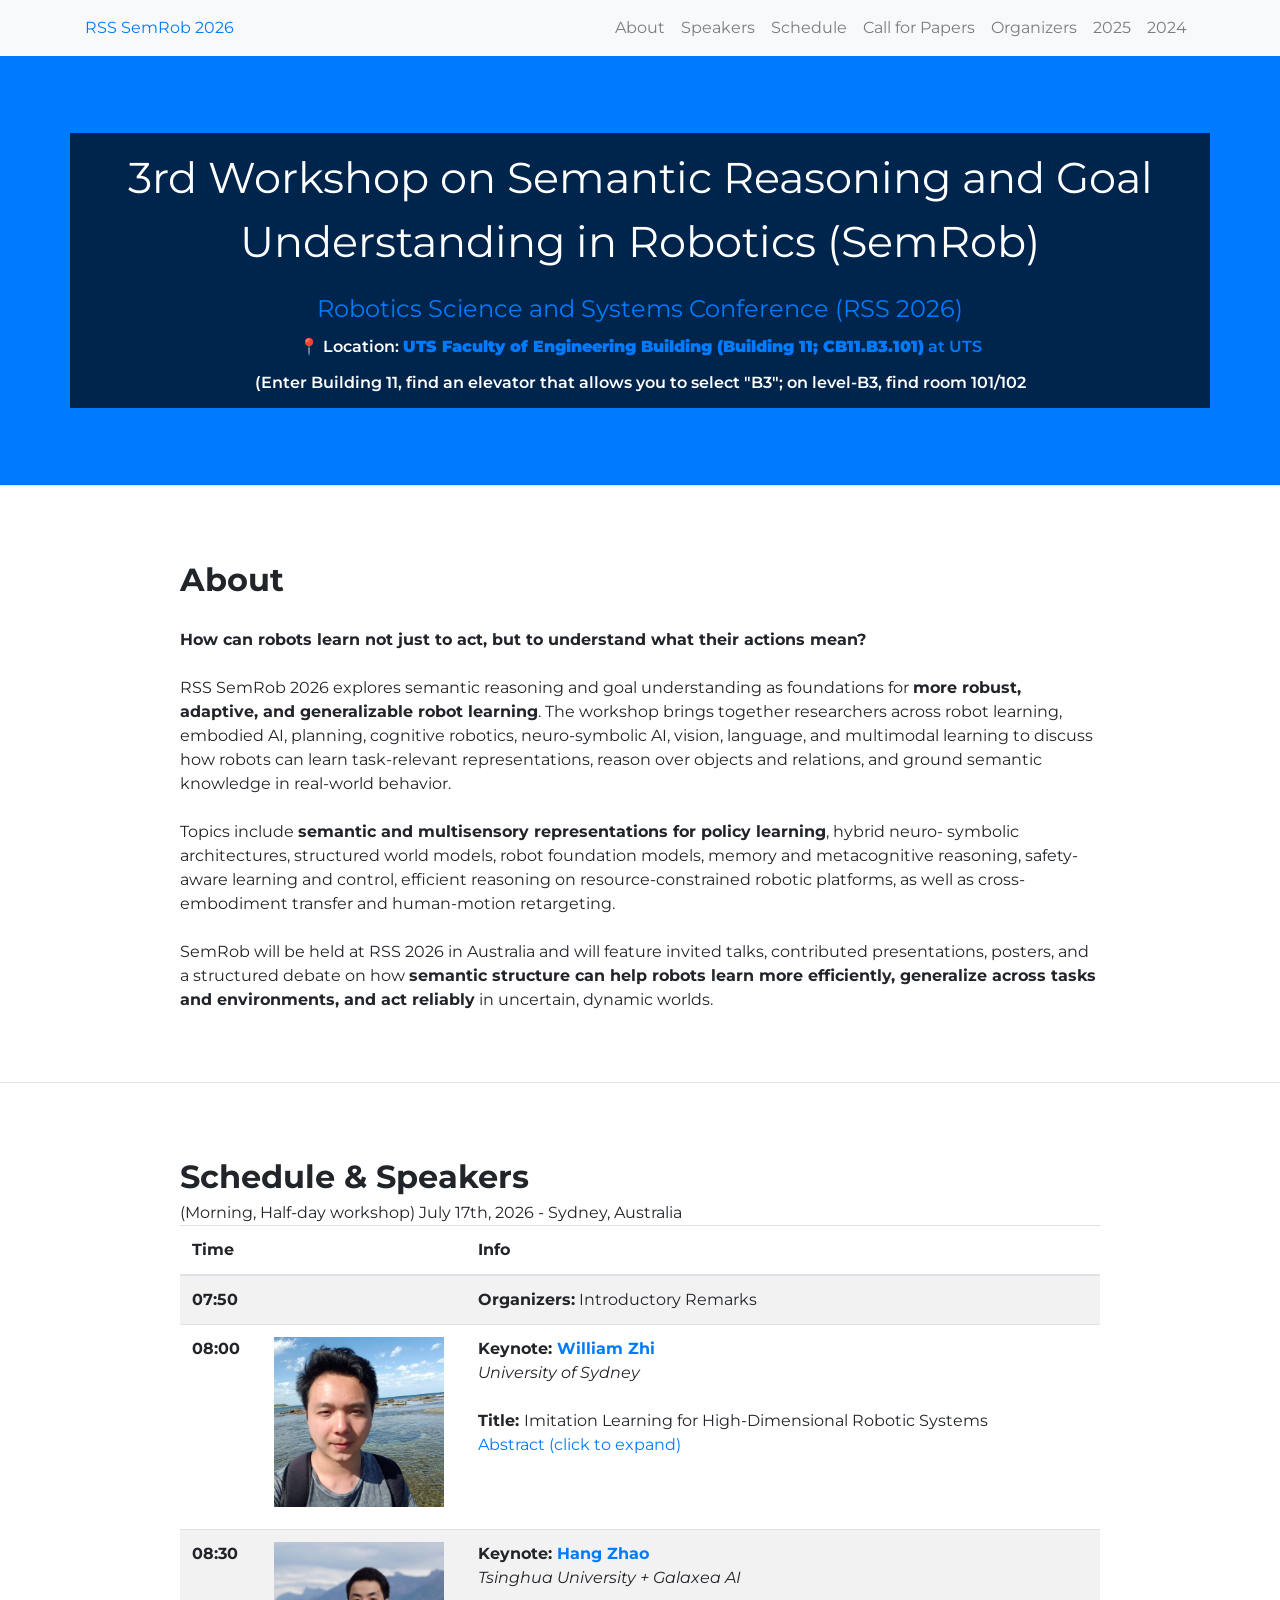
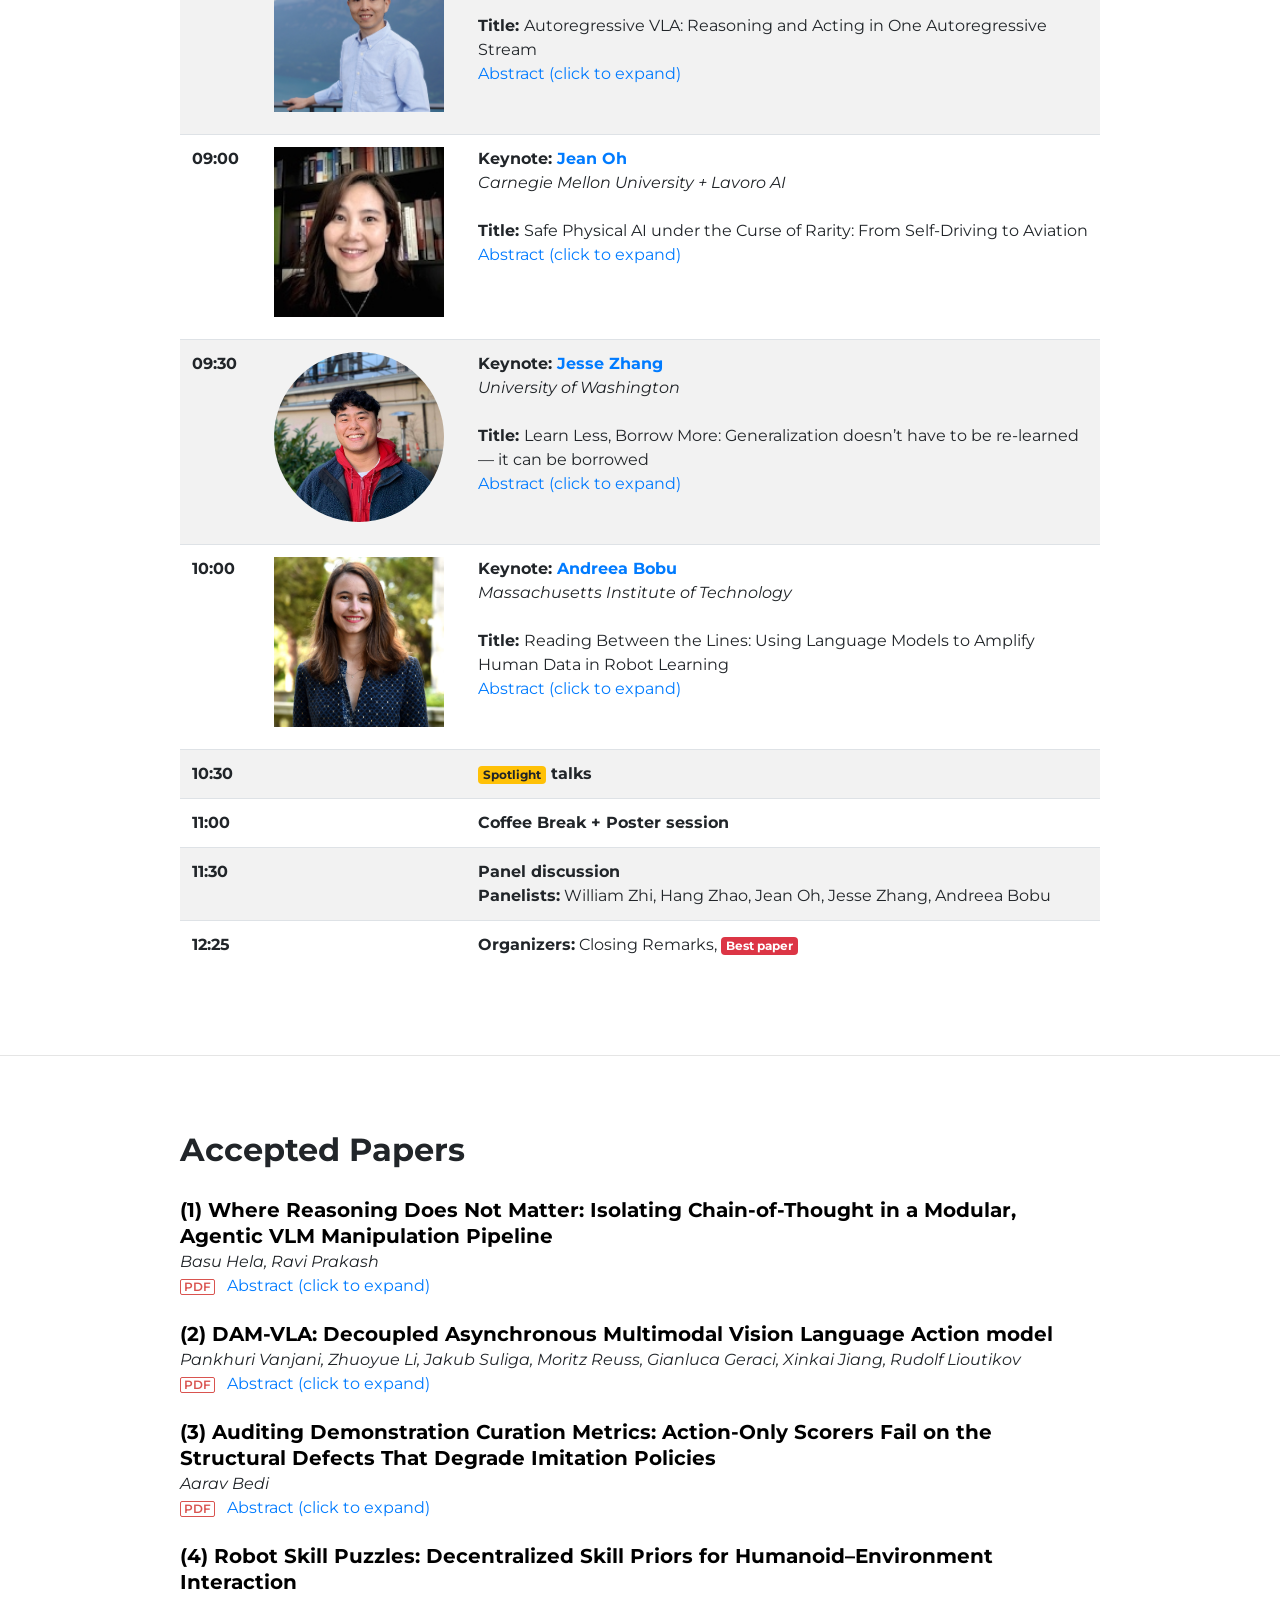
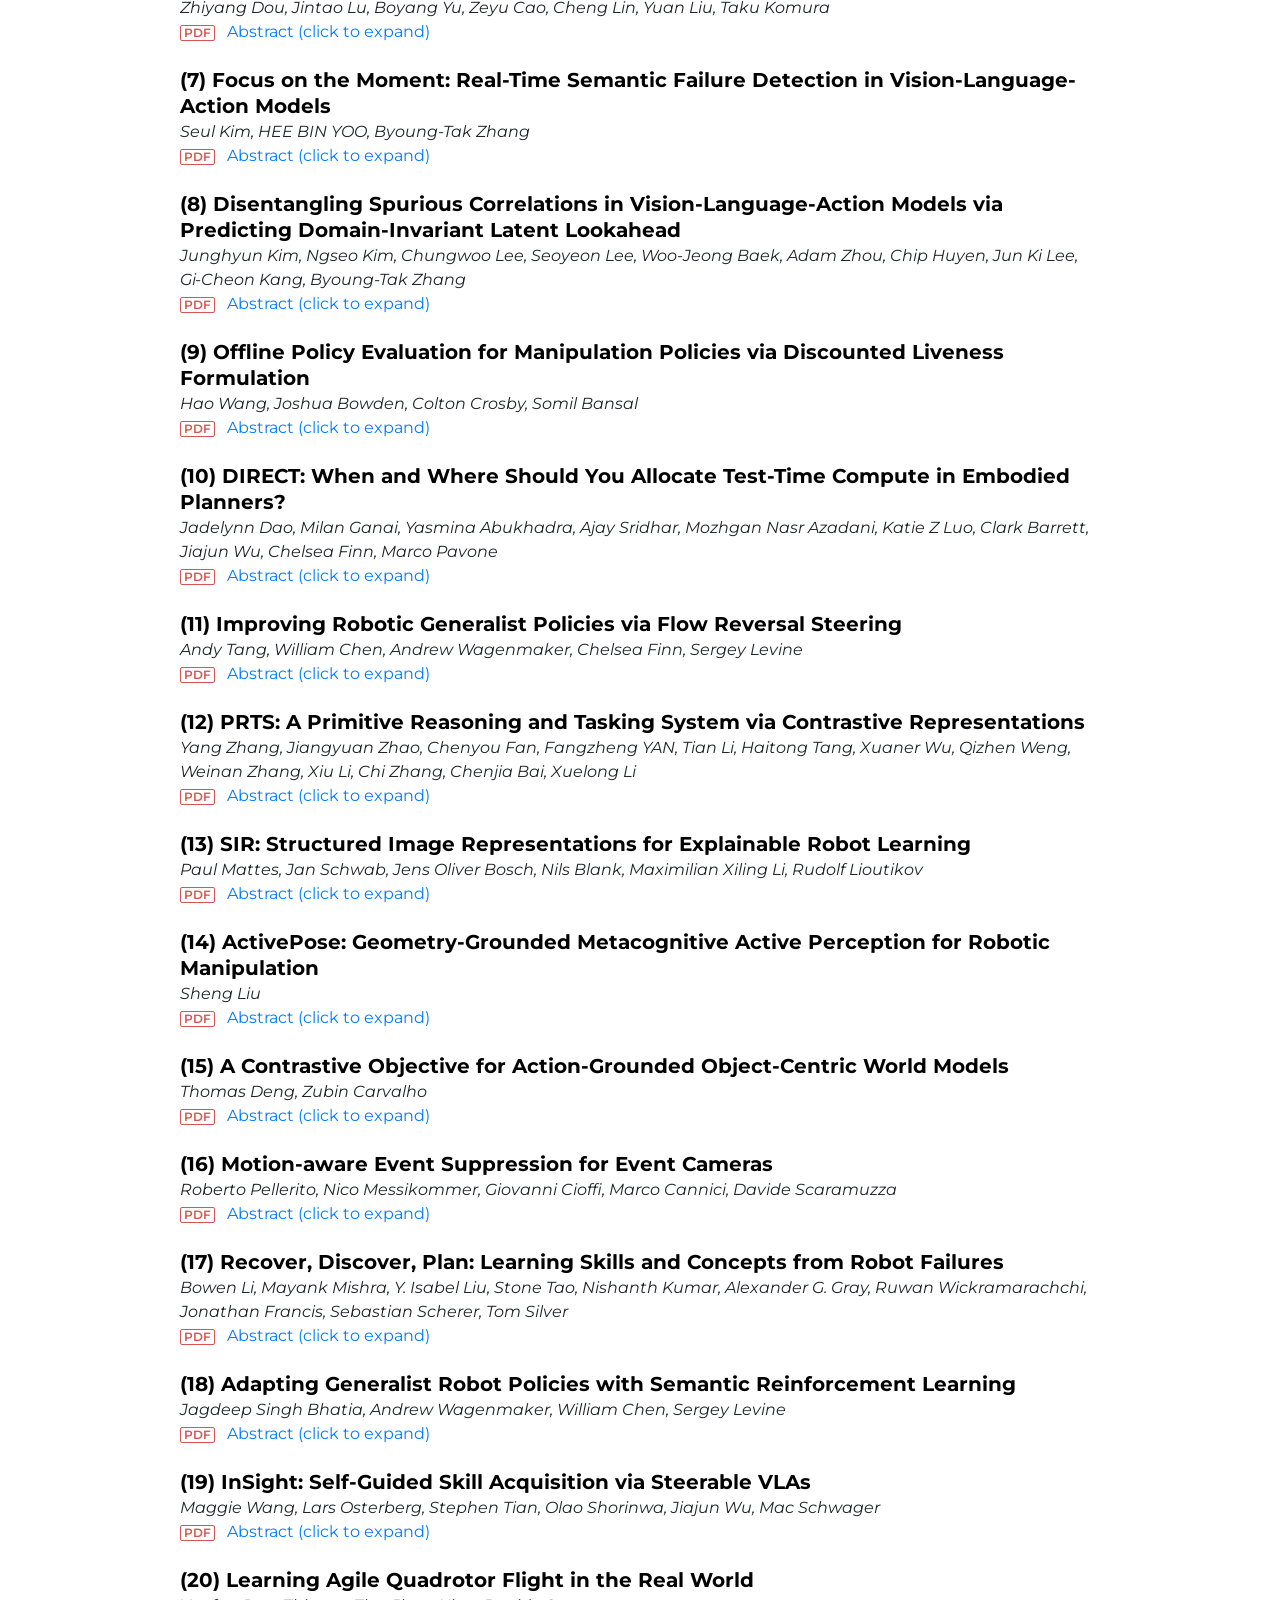
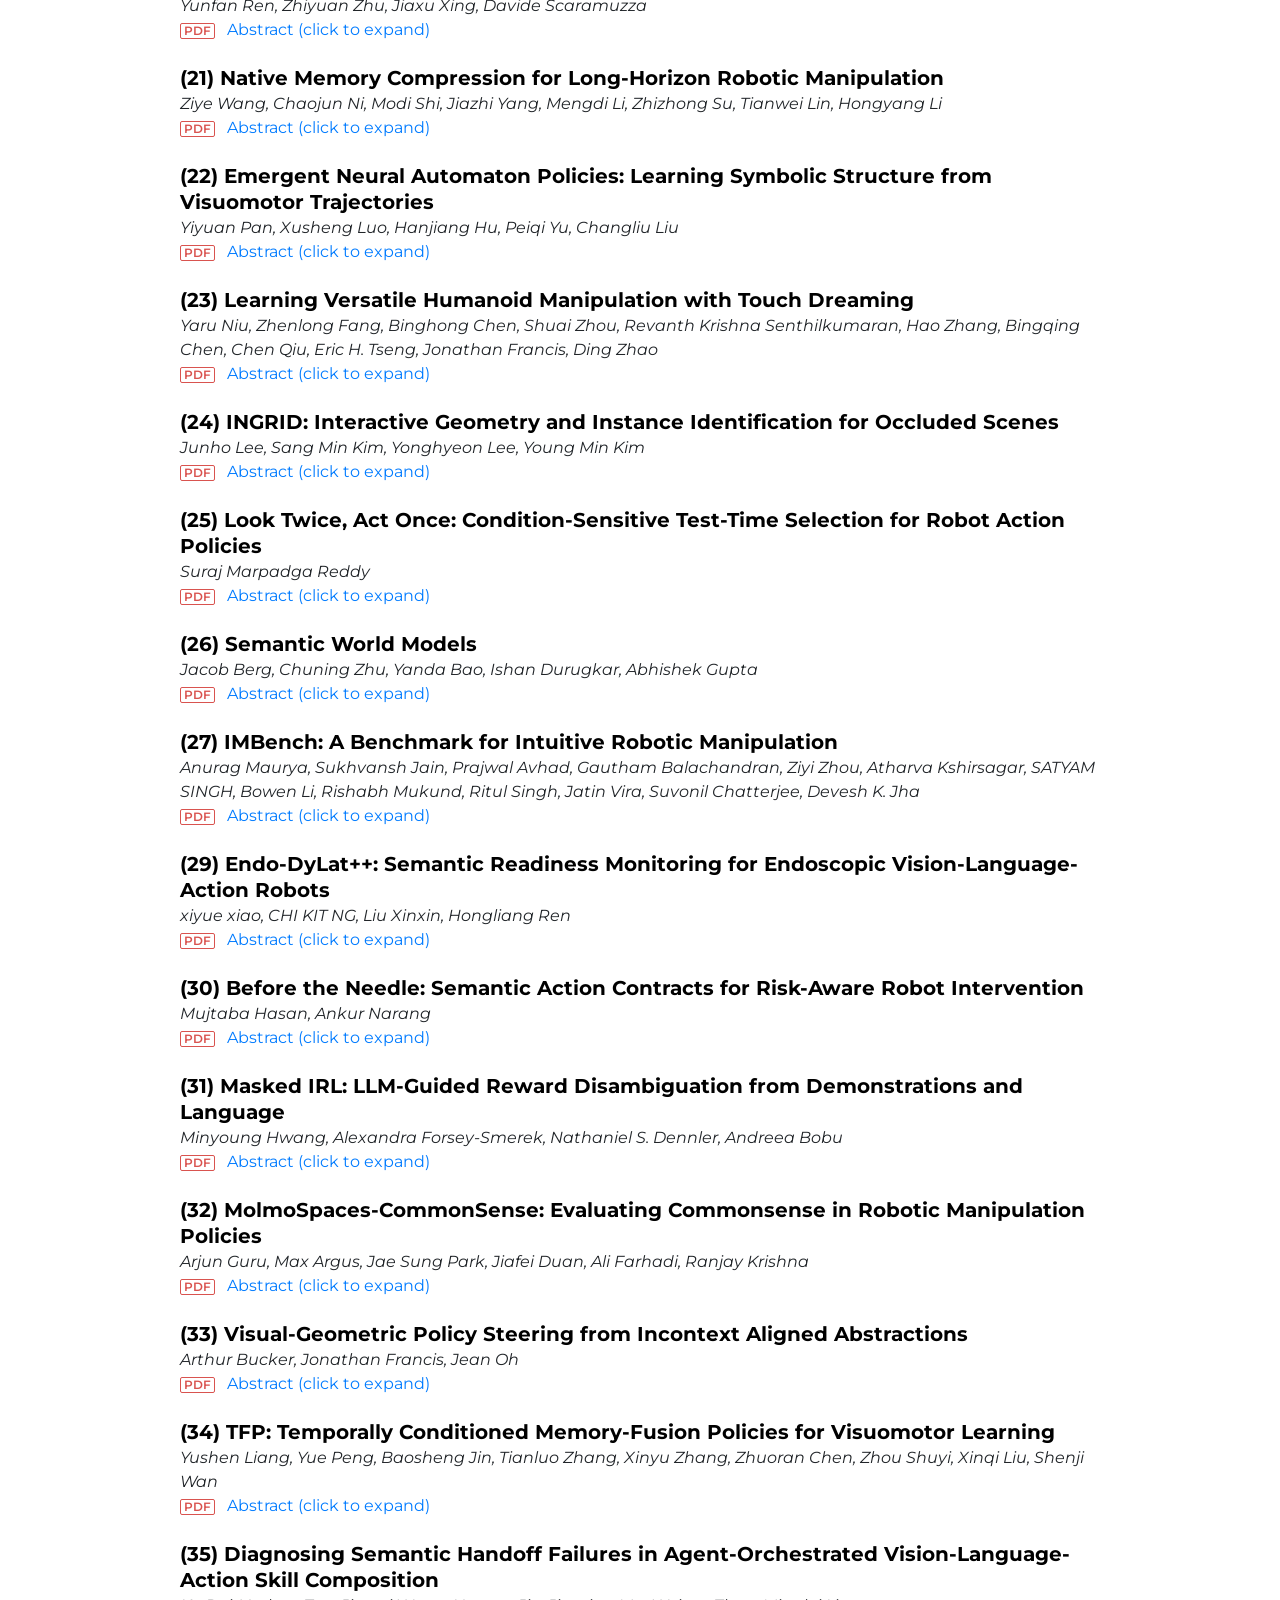
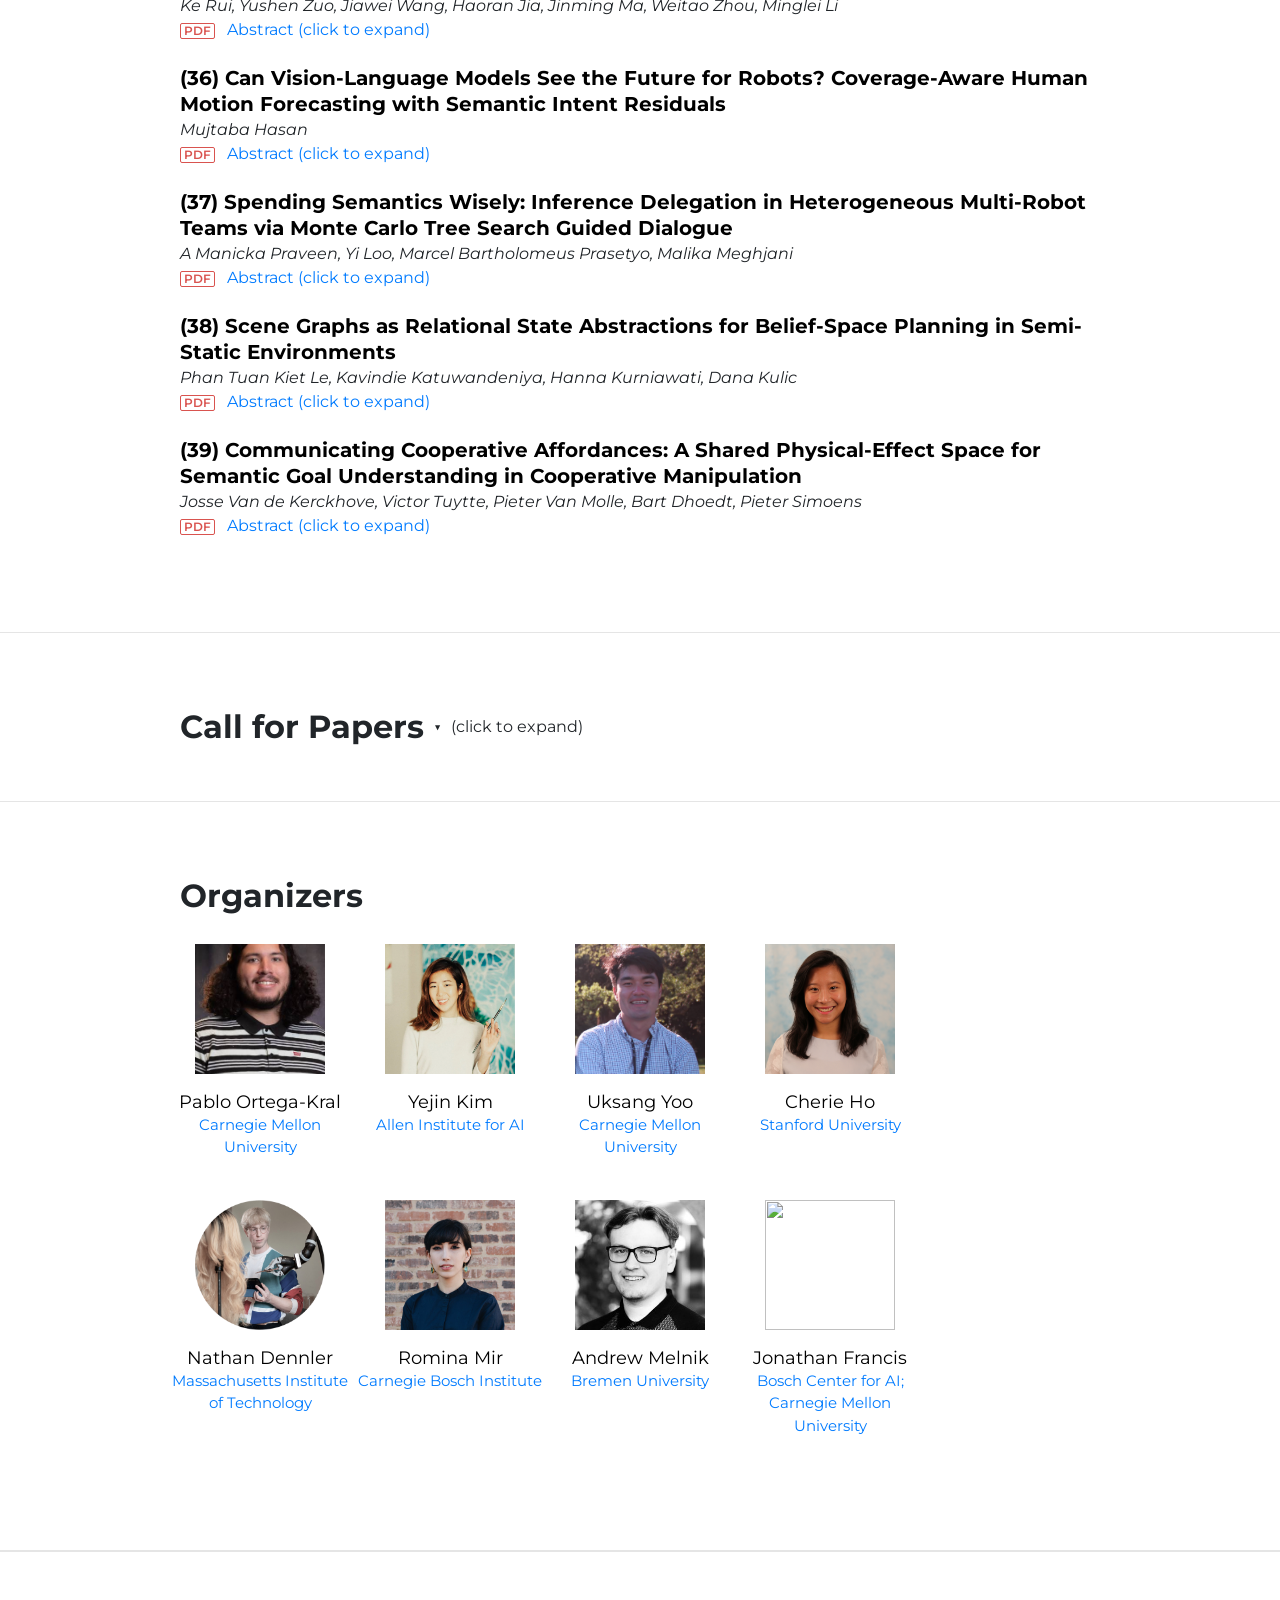
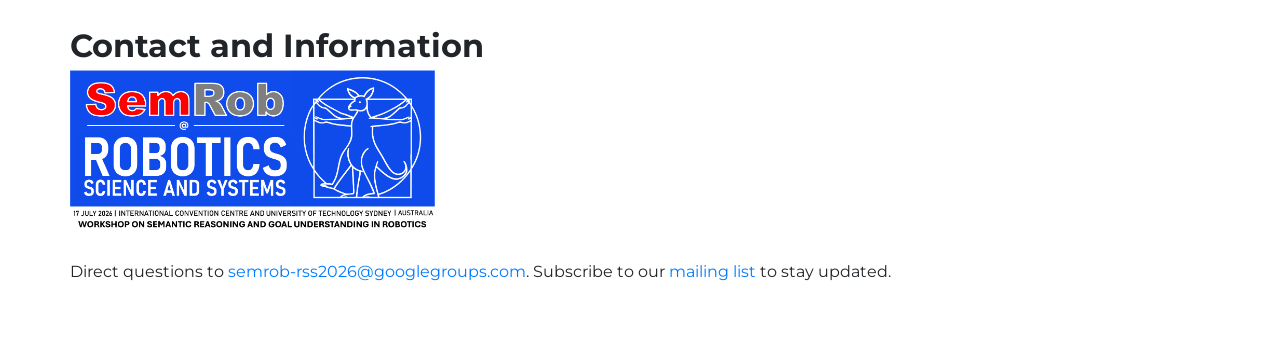
==== commit 494a9d5f: "Revise conference location and add directions Updated location details for the conference and added " ====
--- a/index.html
+++ b/index.html
@@ -74,9 +74,8 @@
 							href="https://roboticsconference.org" target="_blank">Robotics Science and Systems
 							Conference (RSS 2026)</a> </p>
 					<p style="text-align: center; margin-top: 8px; margin-bottom: 0; font-weight: 600;">📍 Location:
-						<b>CB11.B3.101</b> at <a href="https://maps.app.goo.gl/JYCp7ZJXX6eu7oQY6" target="_blank">UTS</a></p>
-					<p style="text-align: center; margin-top: 12px; margin-bottom: 0; font-weight: 600;">📢 Decisions
-						are out! Author notifications have been sent.</p>
+						<a href="https://maps.app.goo.gl/kWfjHeRHiSSU3yQv7" target="_blank"><b>UTS Faculty of Engineering Building (Building 11; CB11.B3.101)</b> at UTS</a></p>
+					<p style="text-align: center; margin-top: 12px; margin-bottom: 0; font-weight: 600;">(Enter Building 11, find an elevator that allows you to select "B3"; on level-B3, find room 101/102</p>
 				</div>
 			</div>
 		</div>
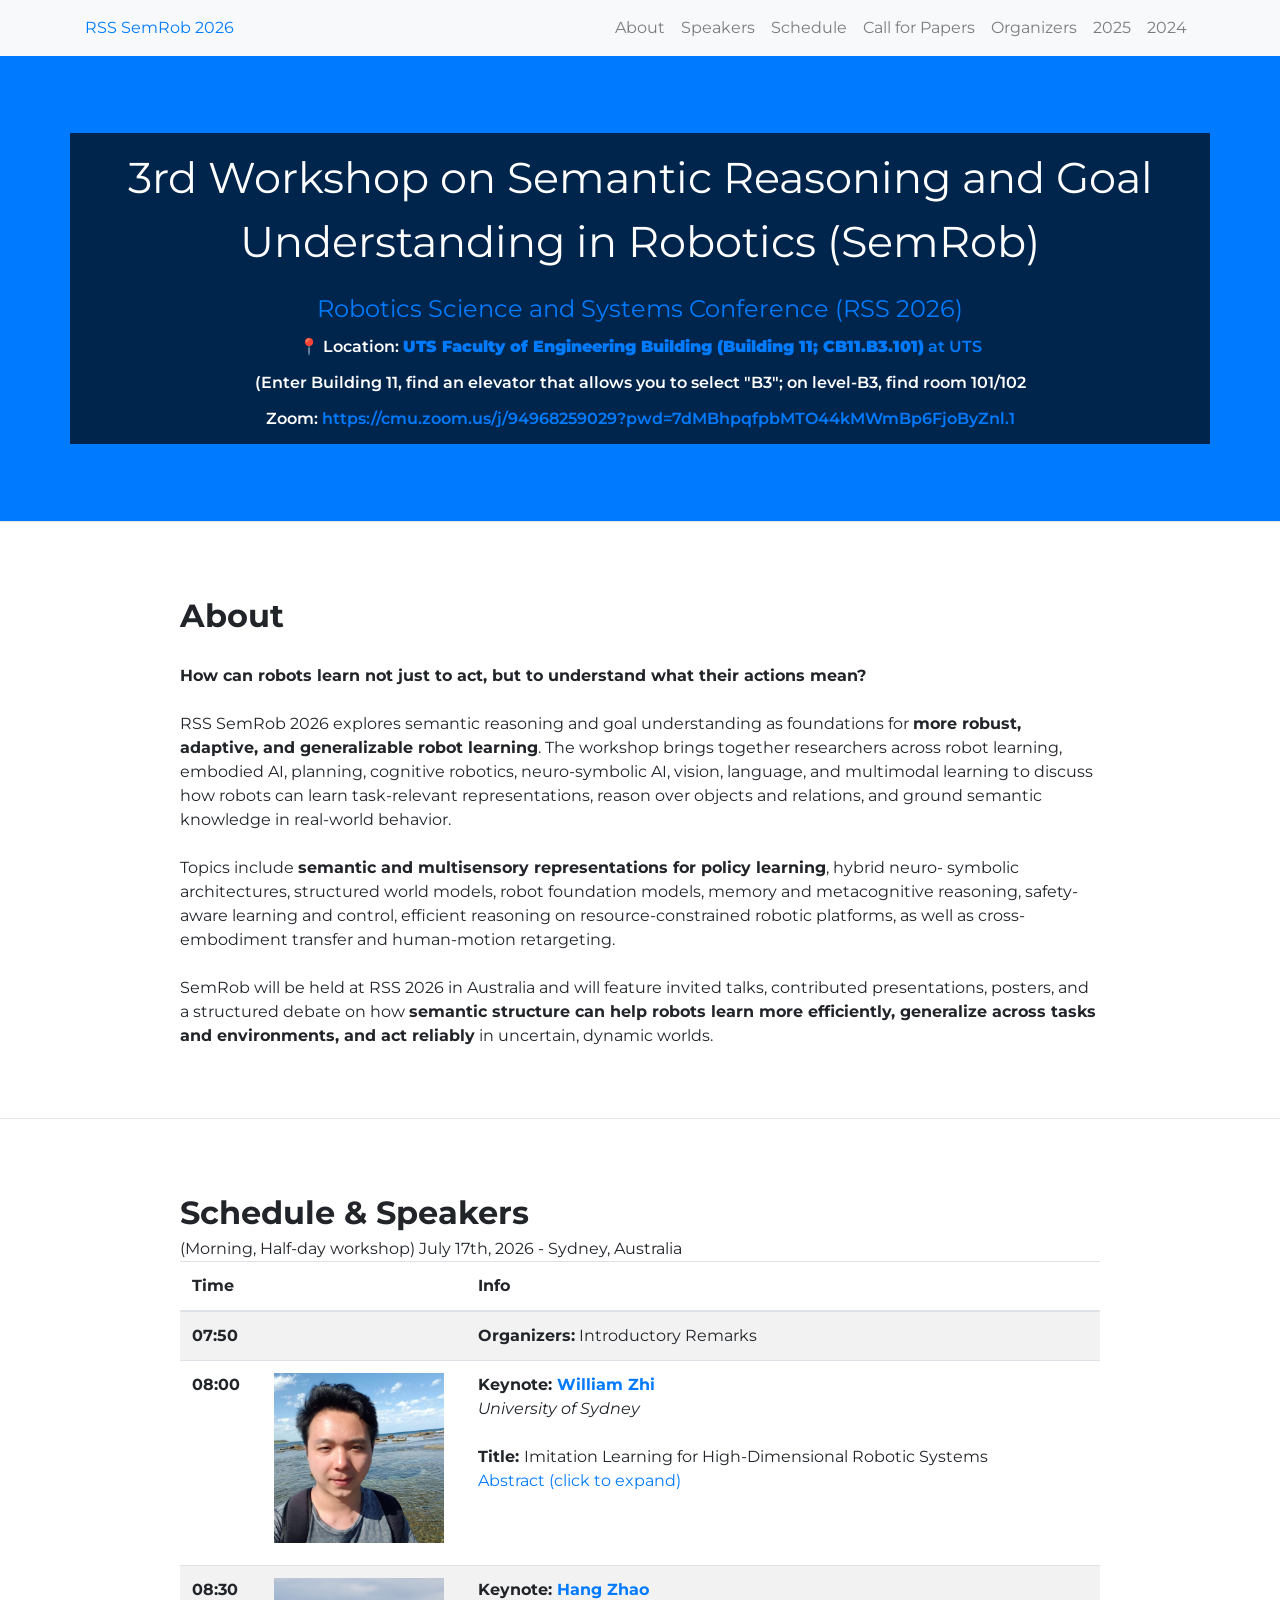
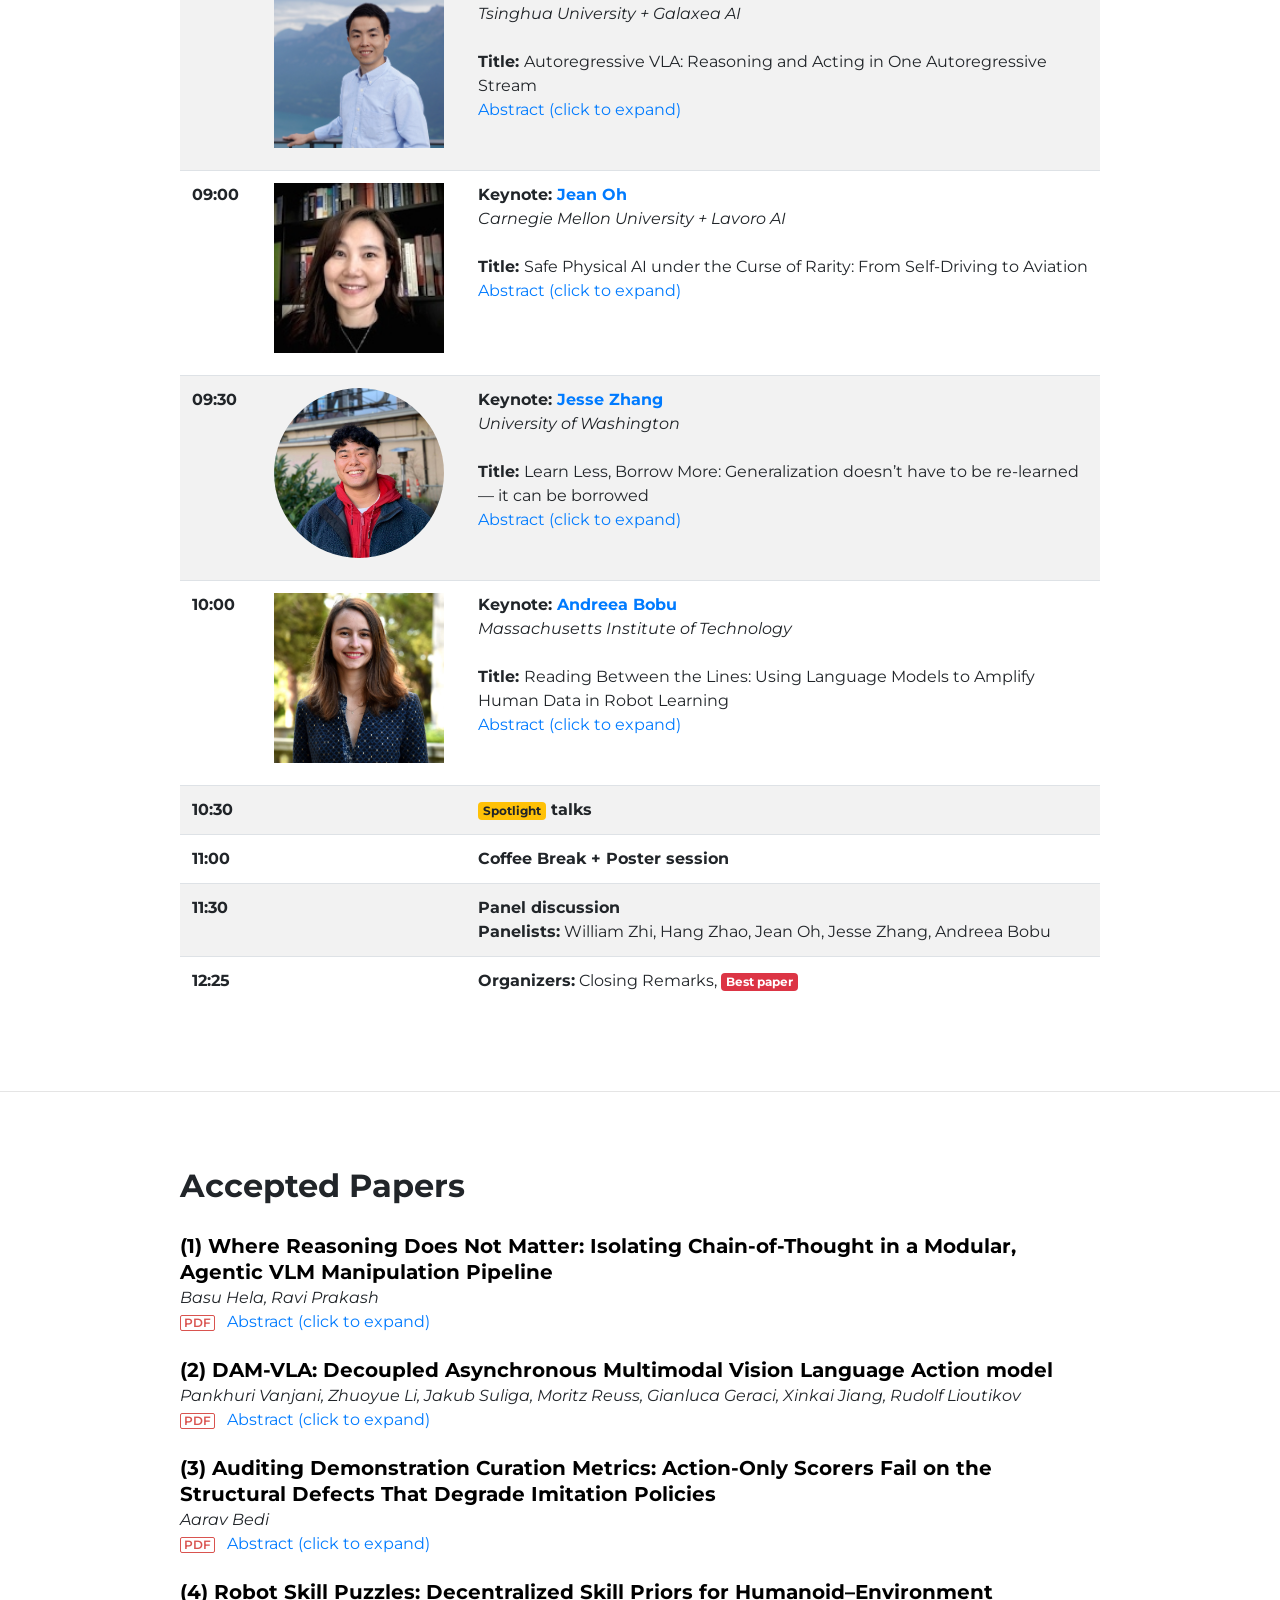
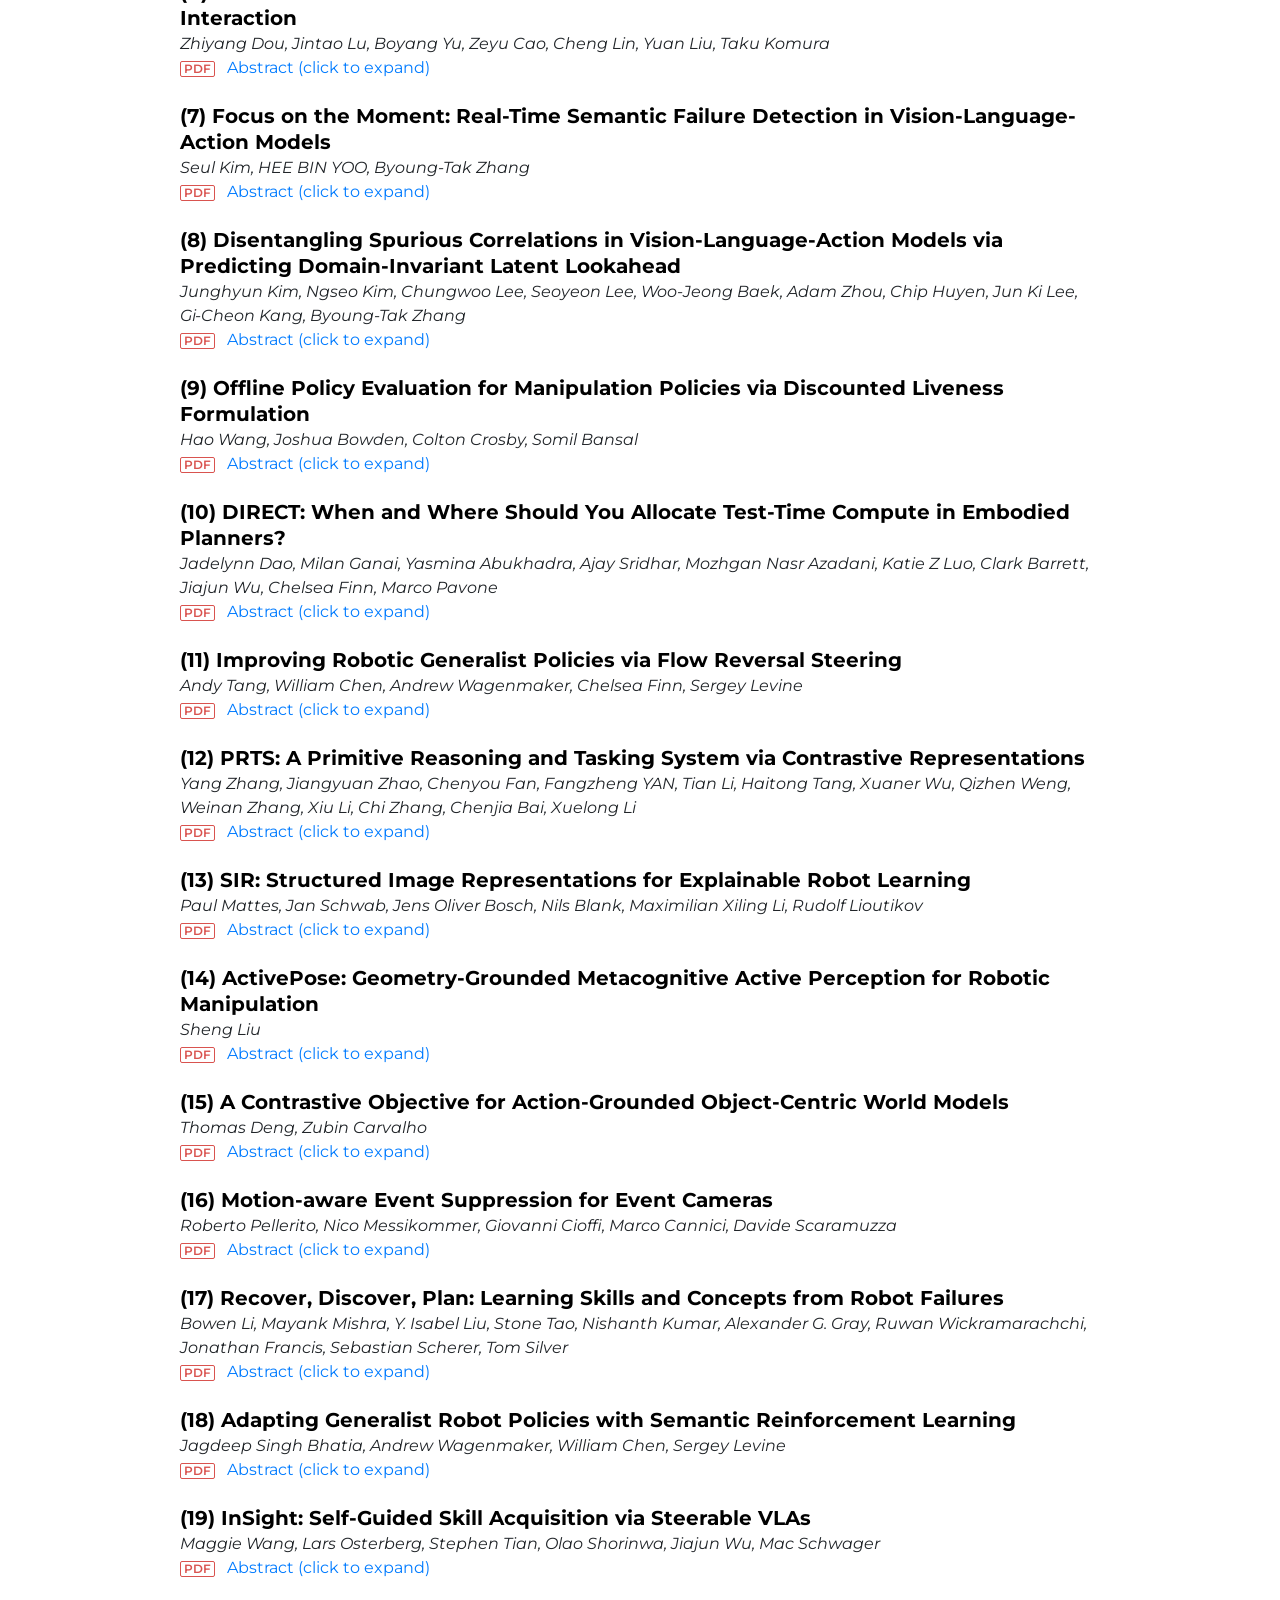
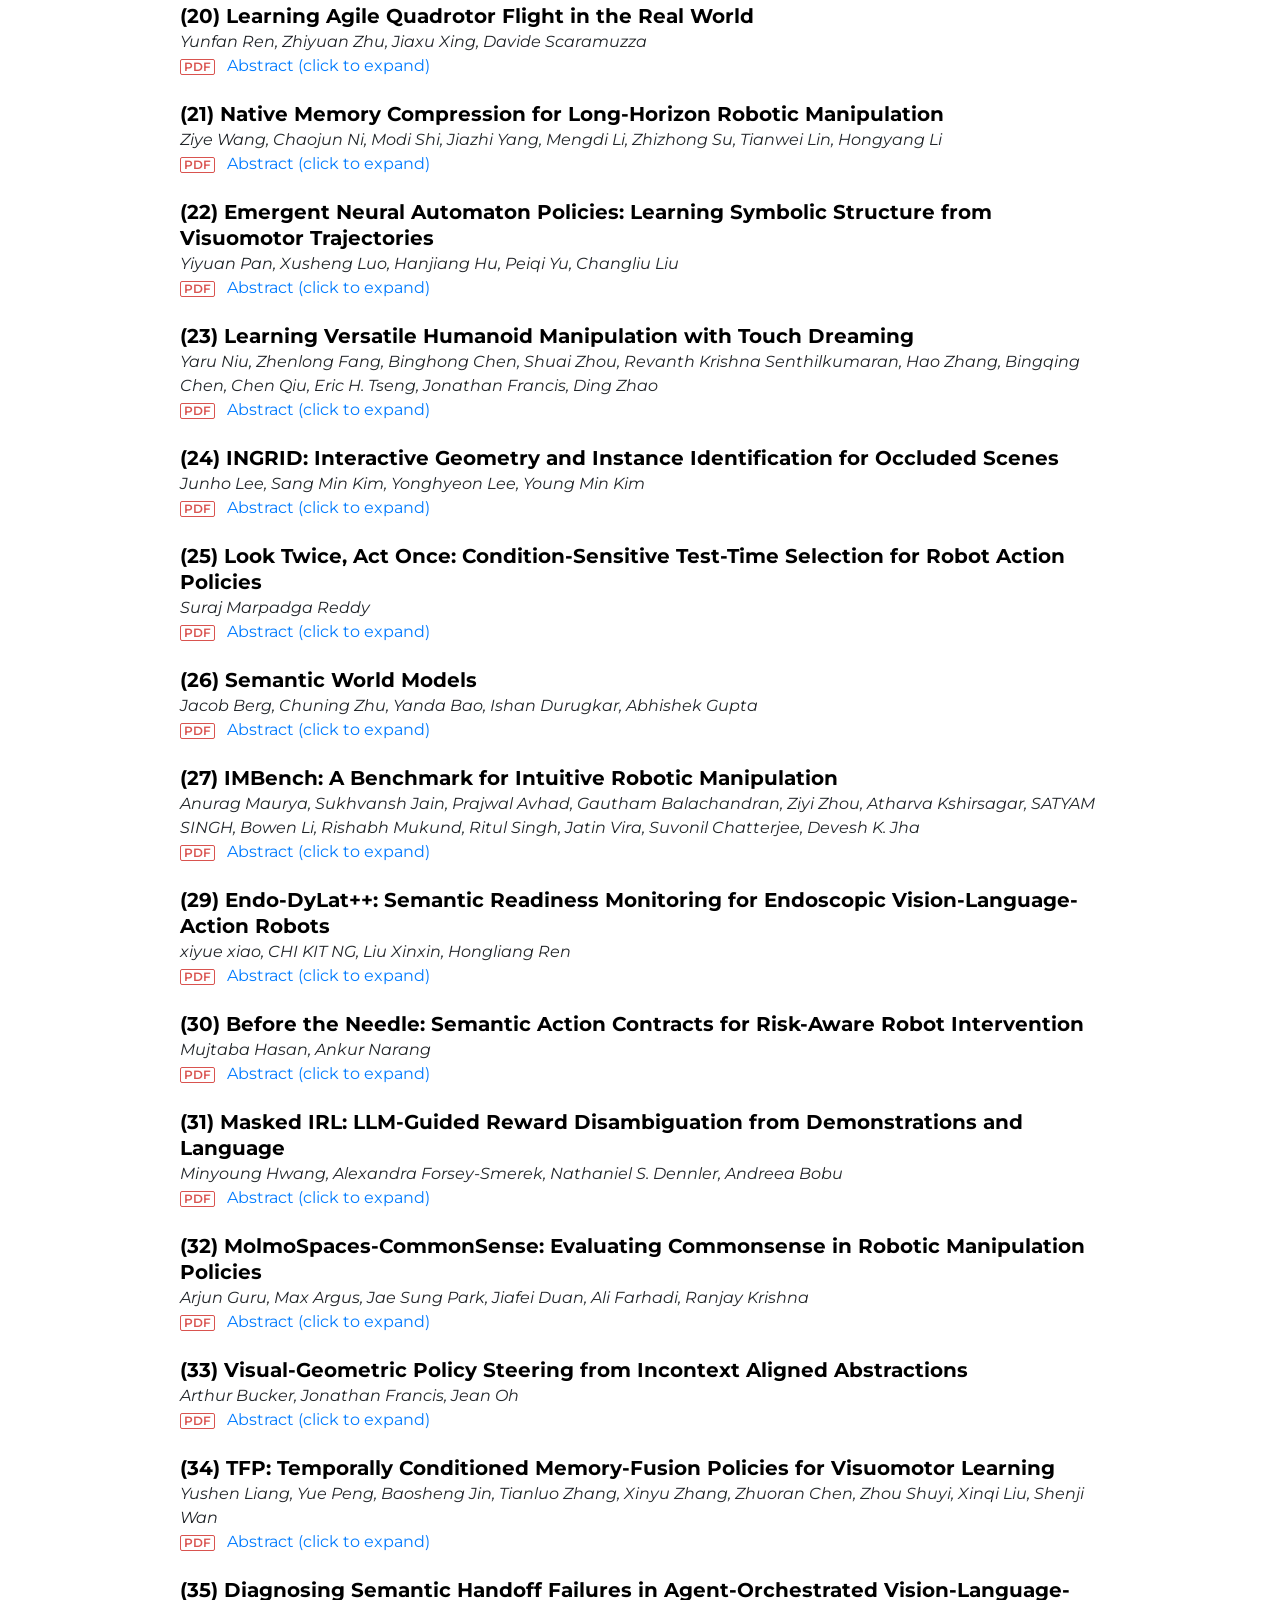
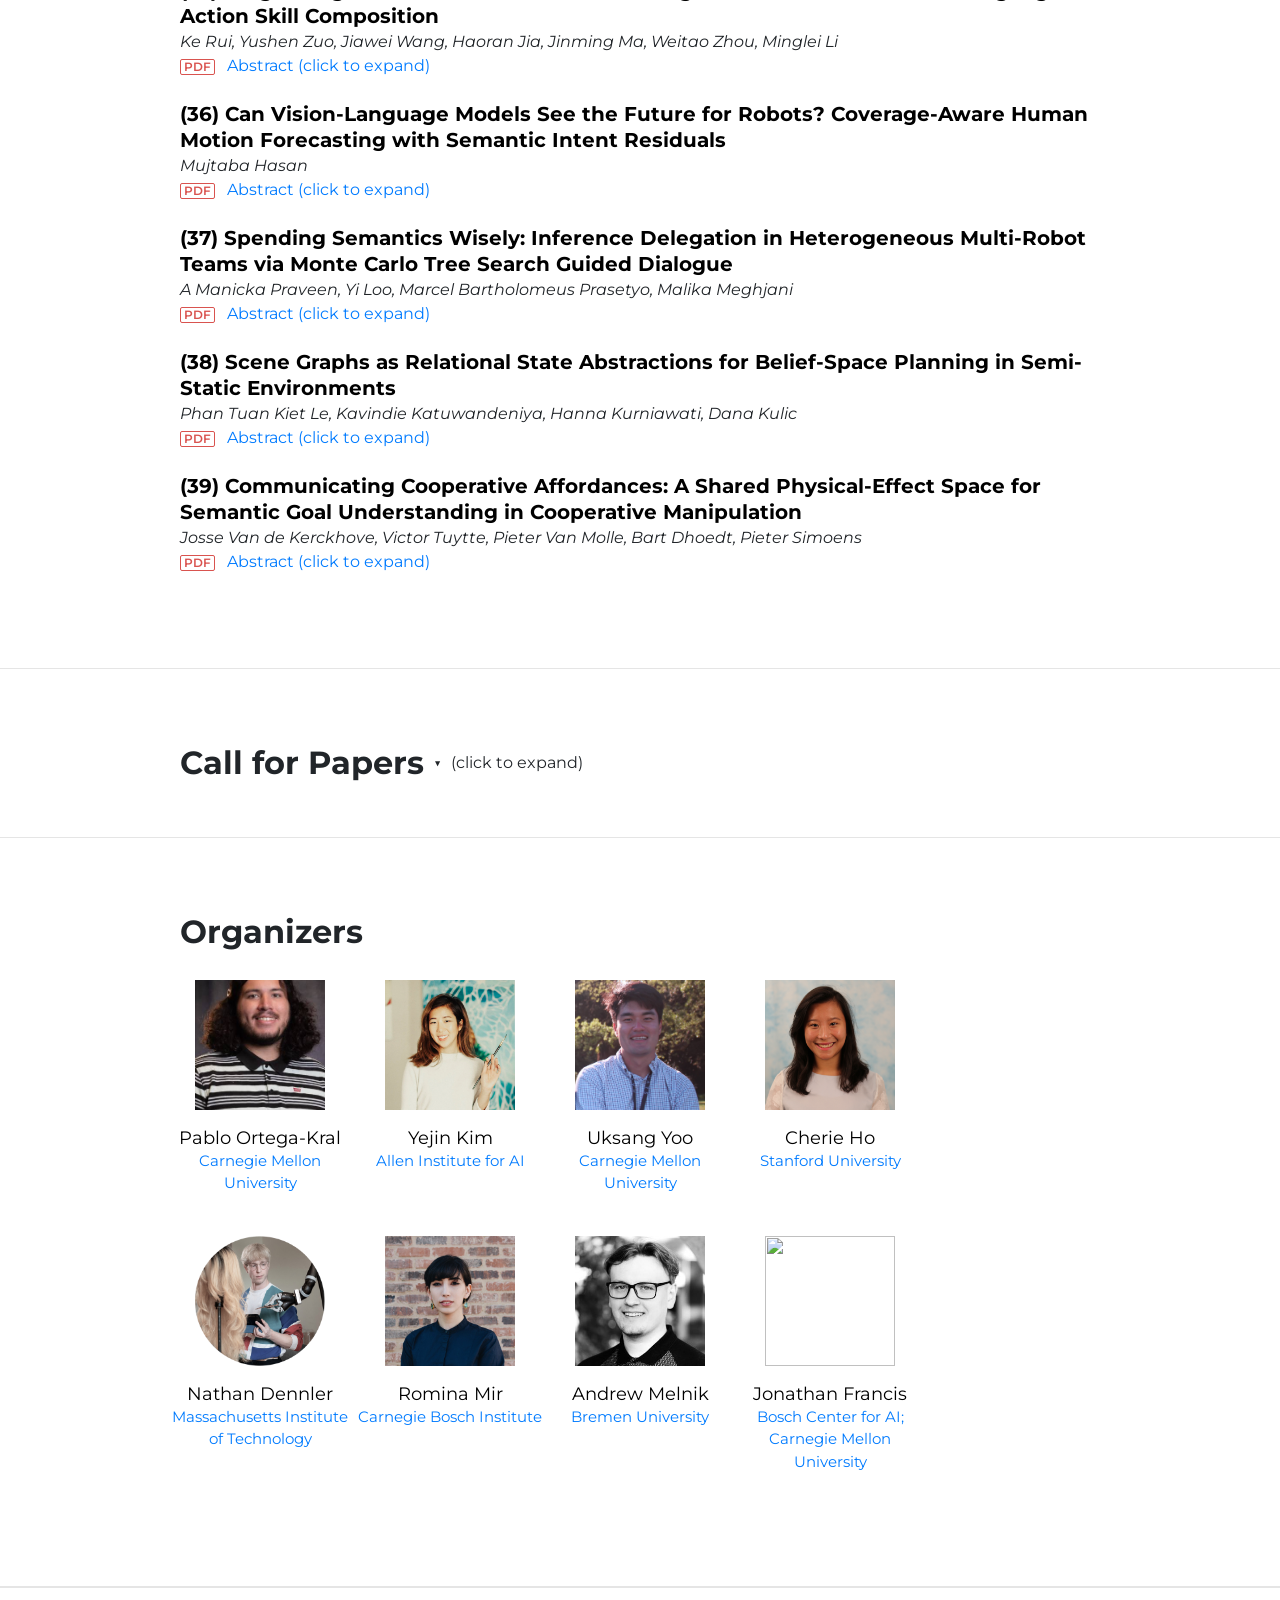
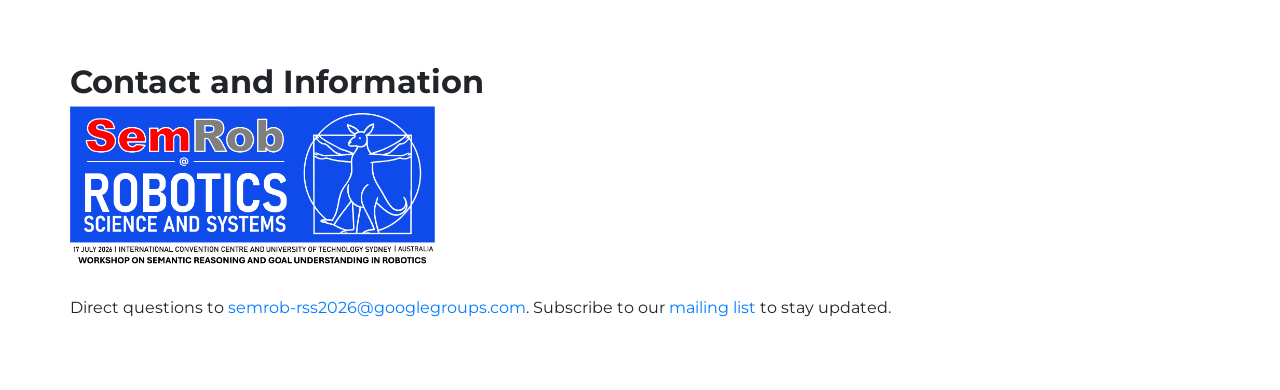
==== commit be84e0b1: "Add Zoom link for conference location" ====
--- a/index.html
+++ b/index.html
@@ -76,6 +76,7 @@
 					<p style="text-align: center; margin-top: 8px; margin-bottom: 0; font-weight: 600;">📍 Location:
 						<a href="https://maps.app.goo.gl/kWfjHeRHiSSU3yQv7" target="_blank"><b>UTS Faculty of Engineering Building (Building 11; CB11.B3.101)</b> at UTS</a></p>
 					<p style="text-align: center; margin-top: 12px; margin-bottom: 0; font-weight: 600;">(Enter Building 11, find an elevator that allows you to select "B3"; on level-B3, find room 101/102</p>
+					<p style="text-align: center; margin-top: 12px; margin-bottom: 0; font-weight: 600;">Zoom: <a href="https://cmu.zoom.us/j/94968259029?pwd=7dMBhpqfpbMTO44kMWmBp6FjoByZnl.1" target="_blank">https://cmu.zoom.us/j/94968259029?pwd=7dMBhpqfpbMTO44kMWmBp6FjoByZnl.1</a></p>
 				</div>
 			</div>
 		</div>
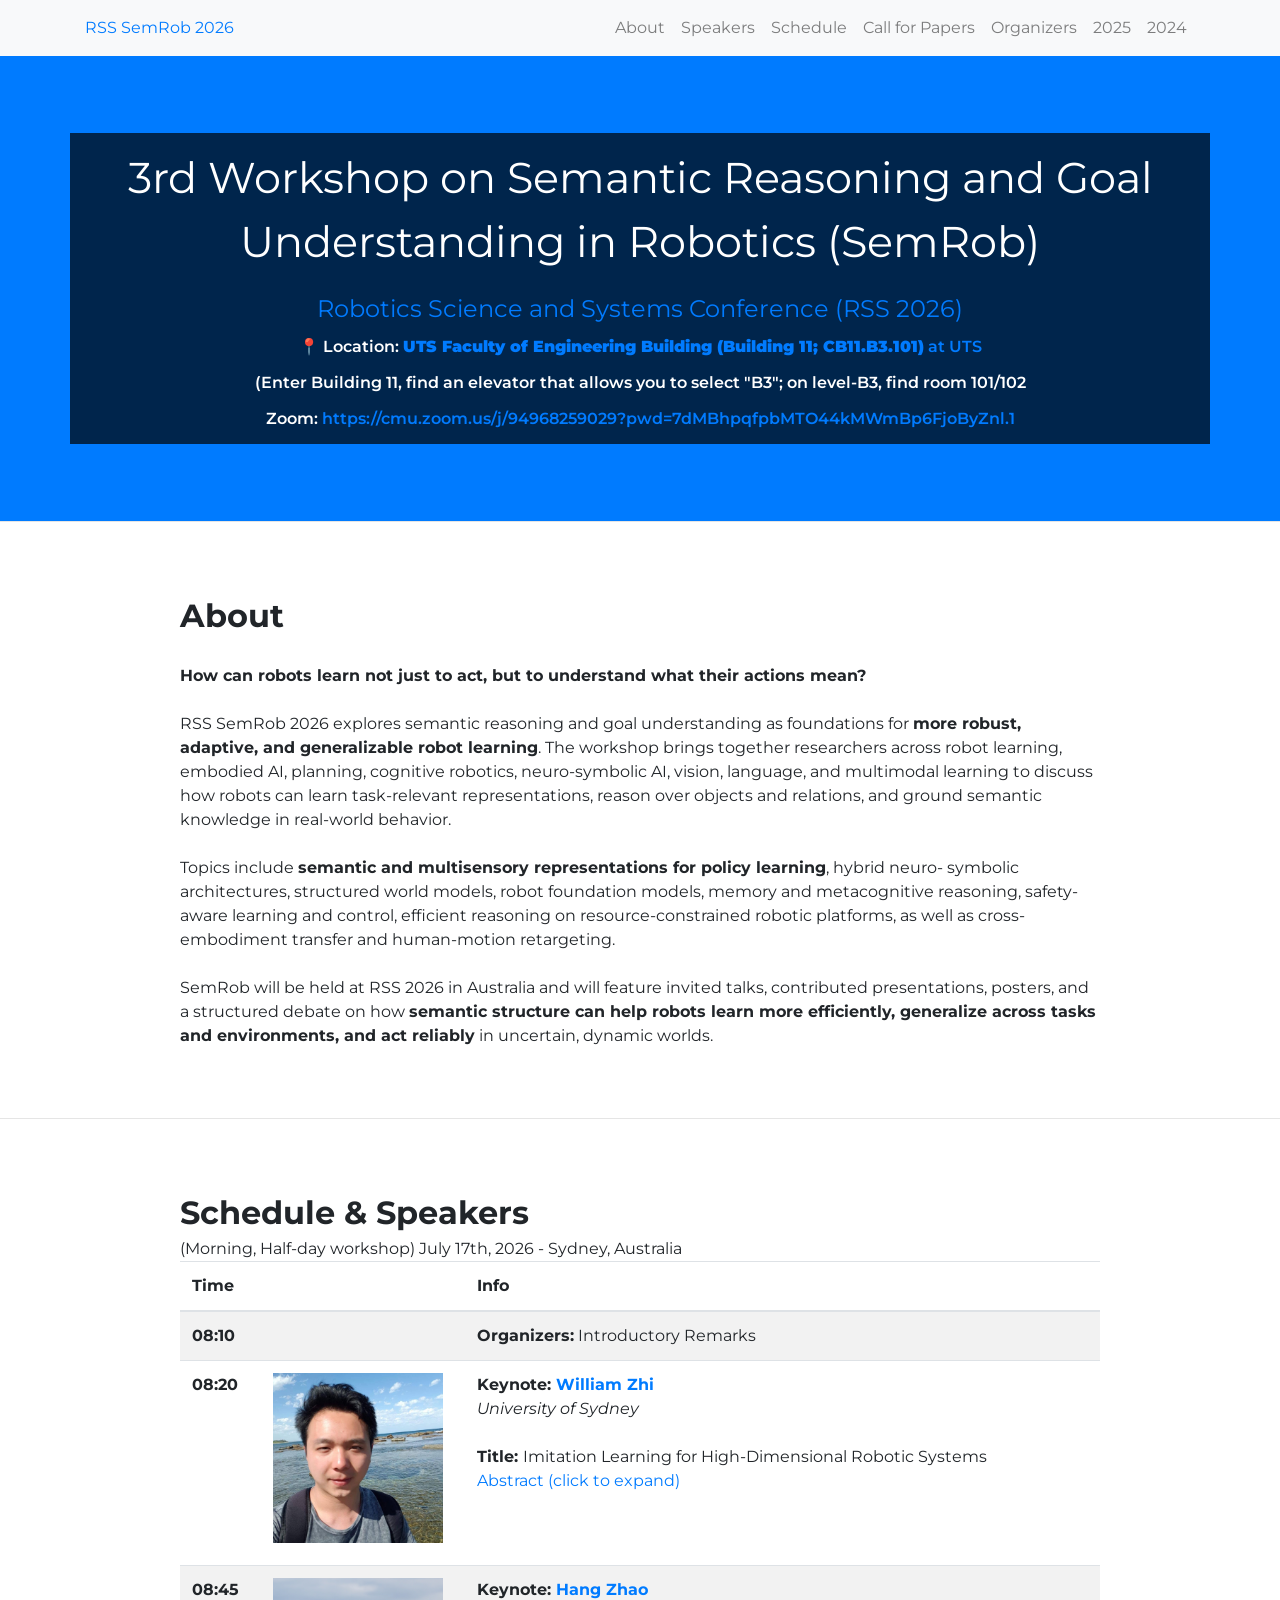
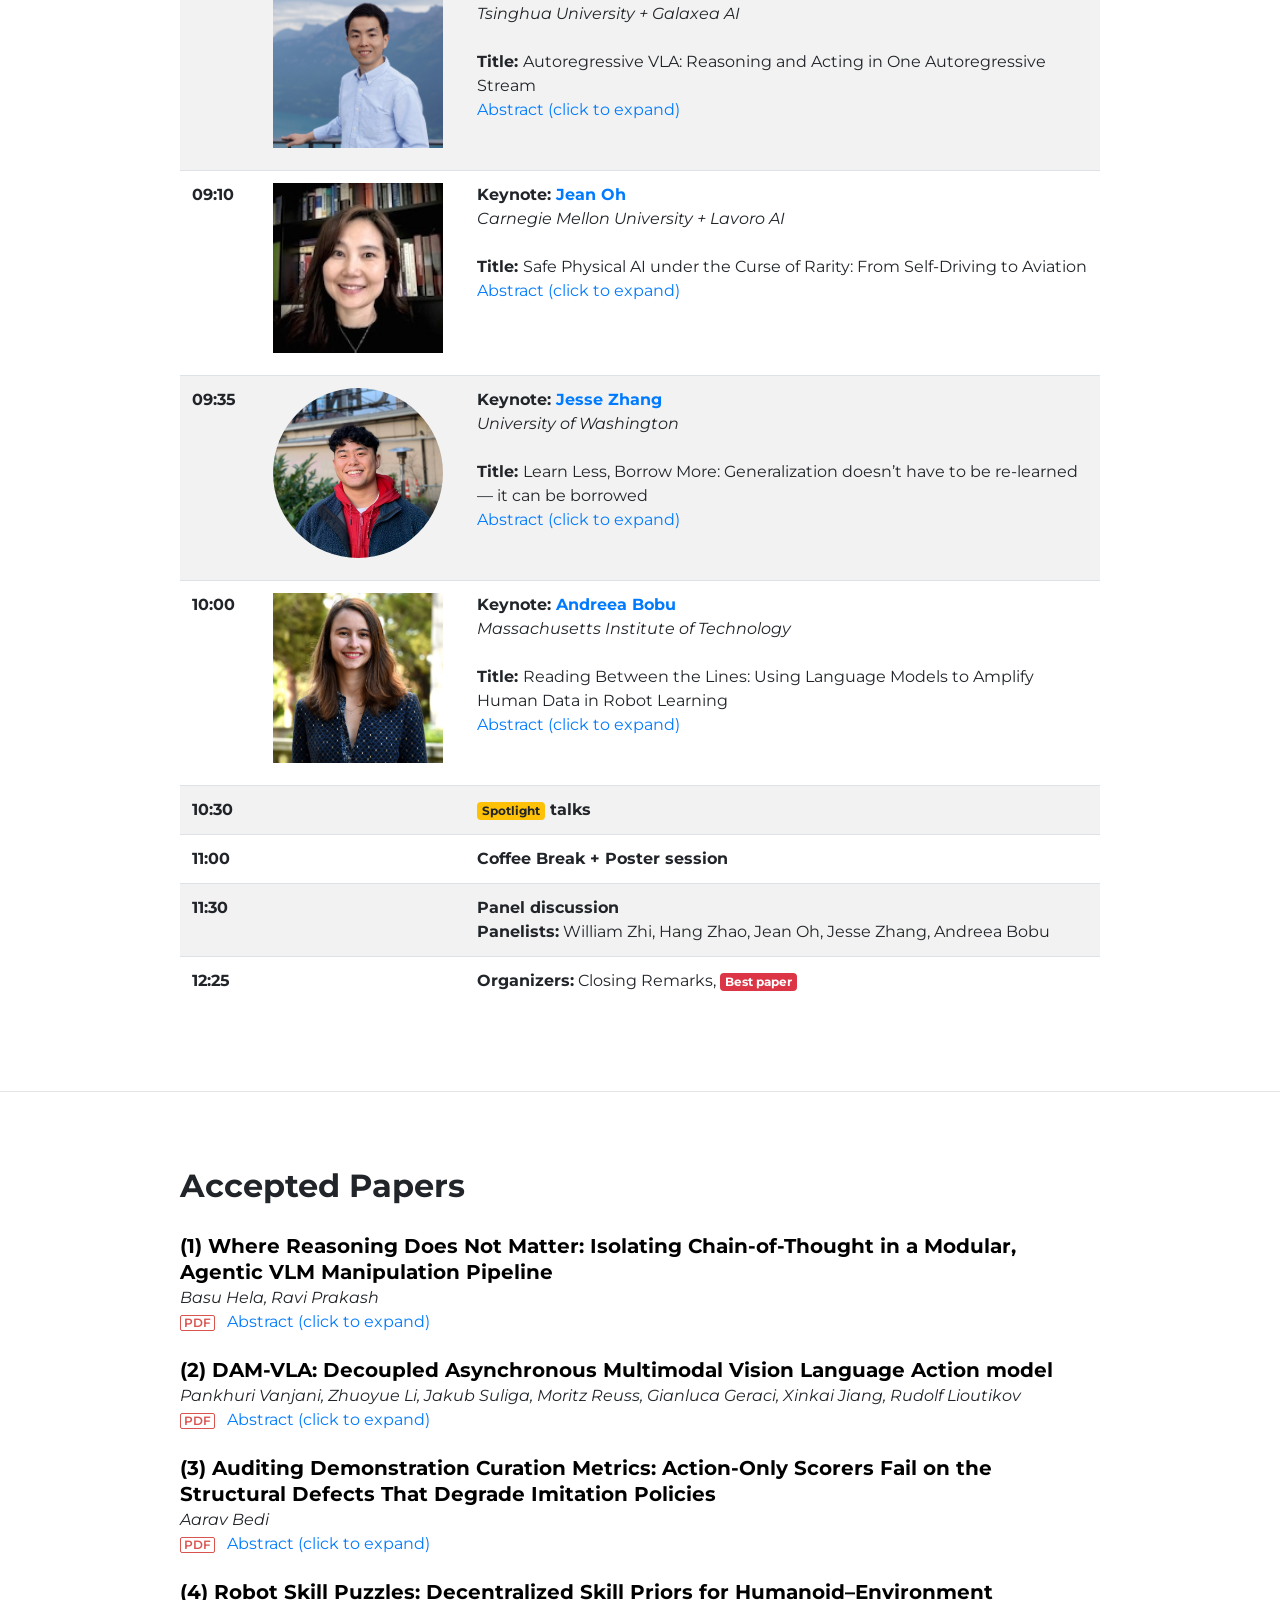
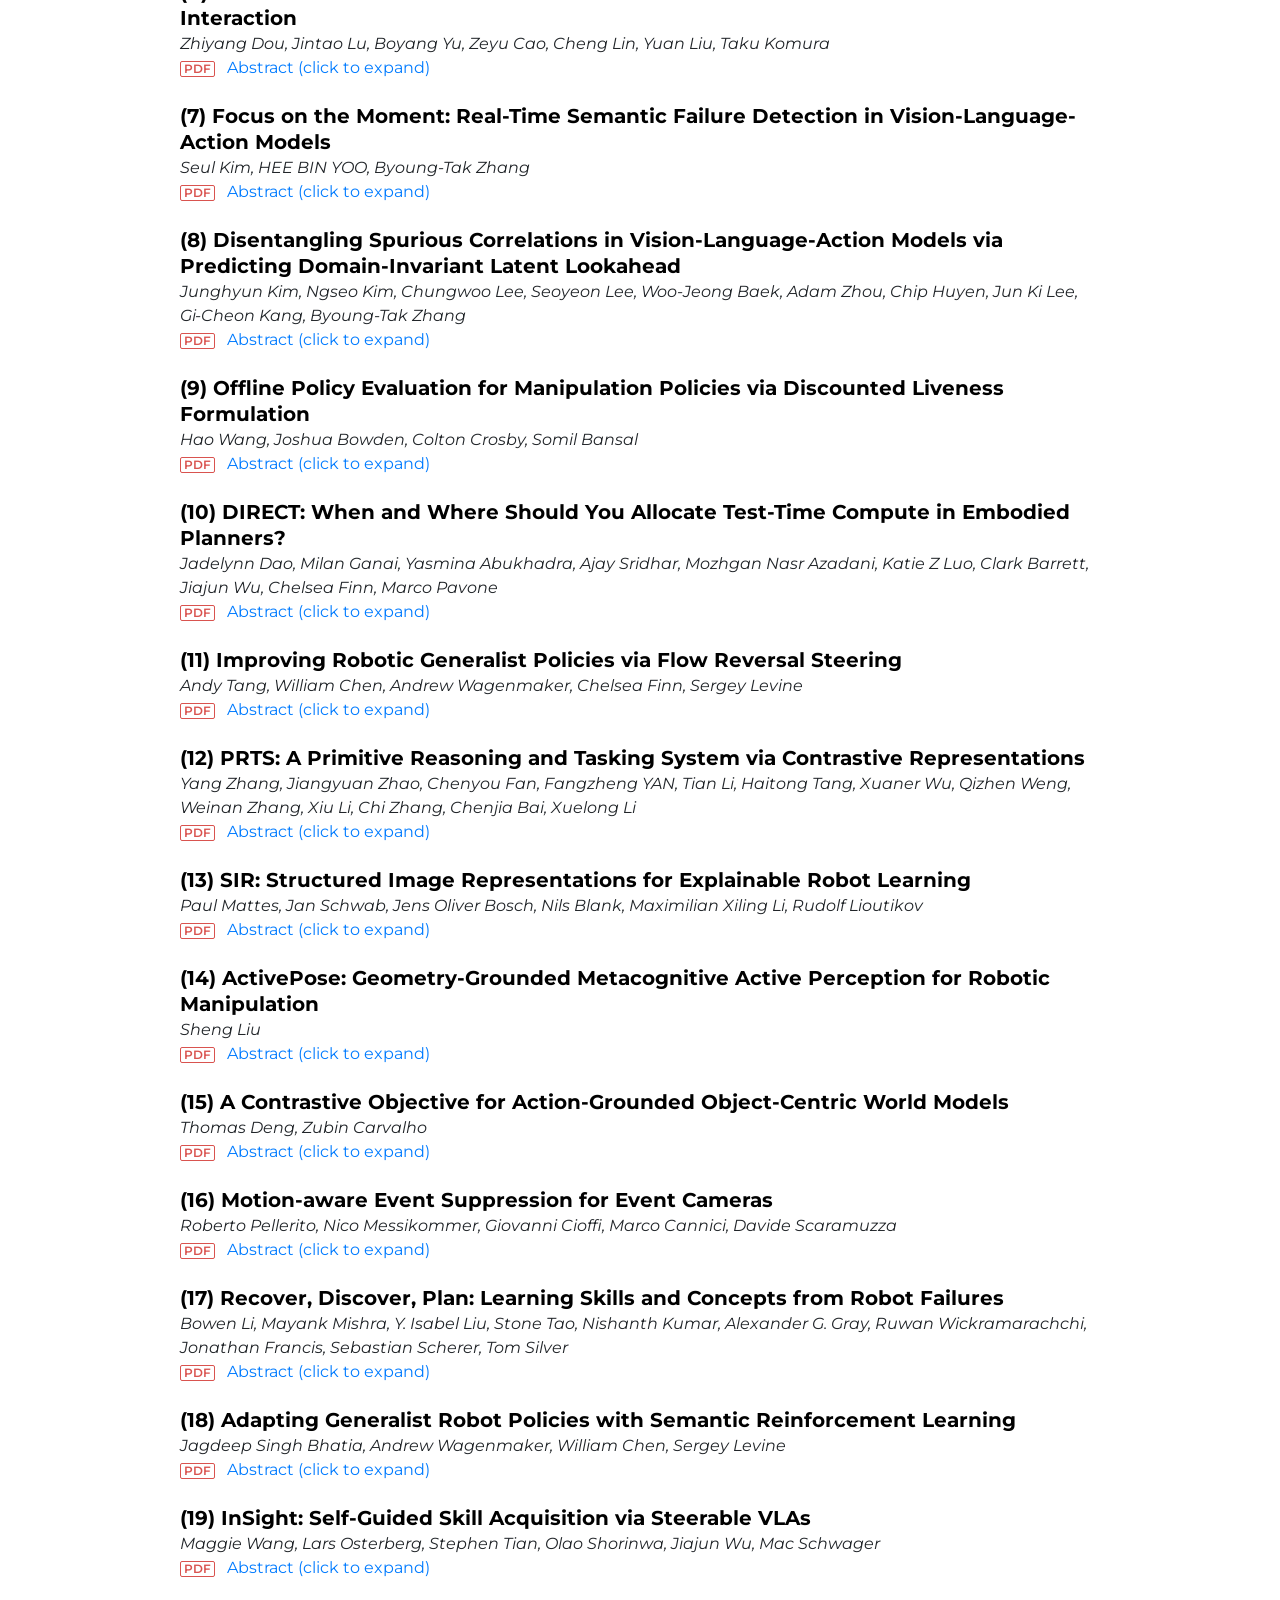
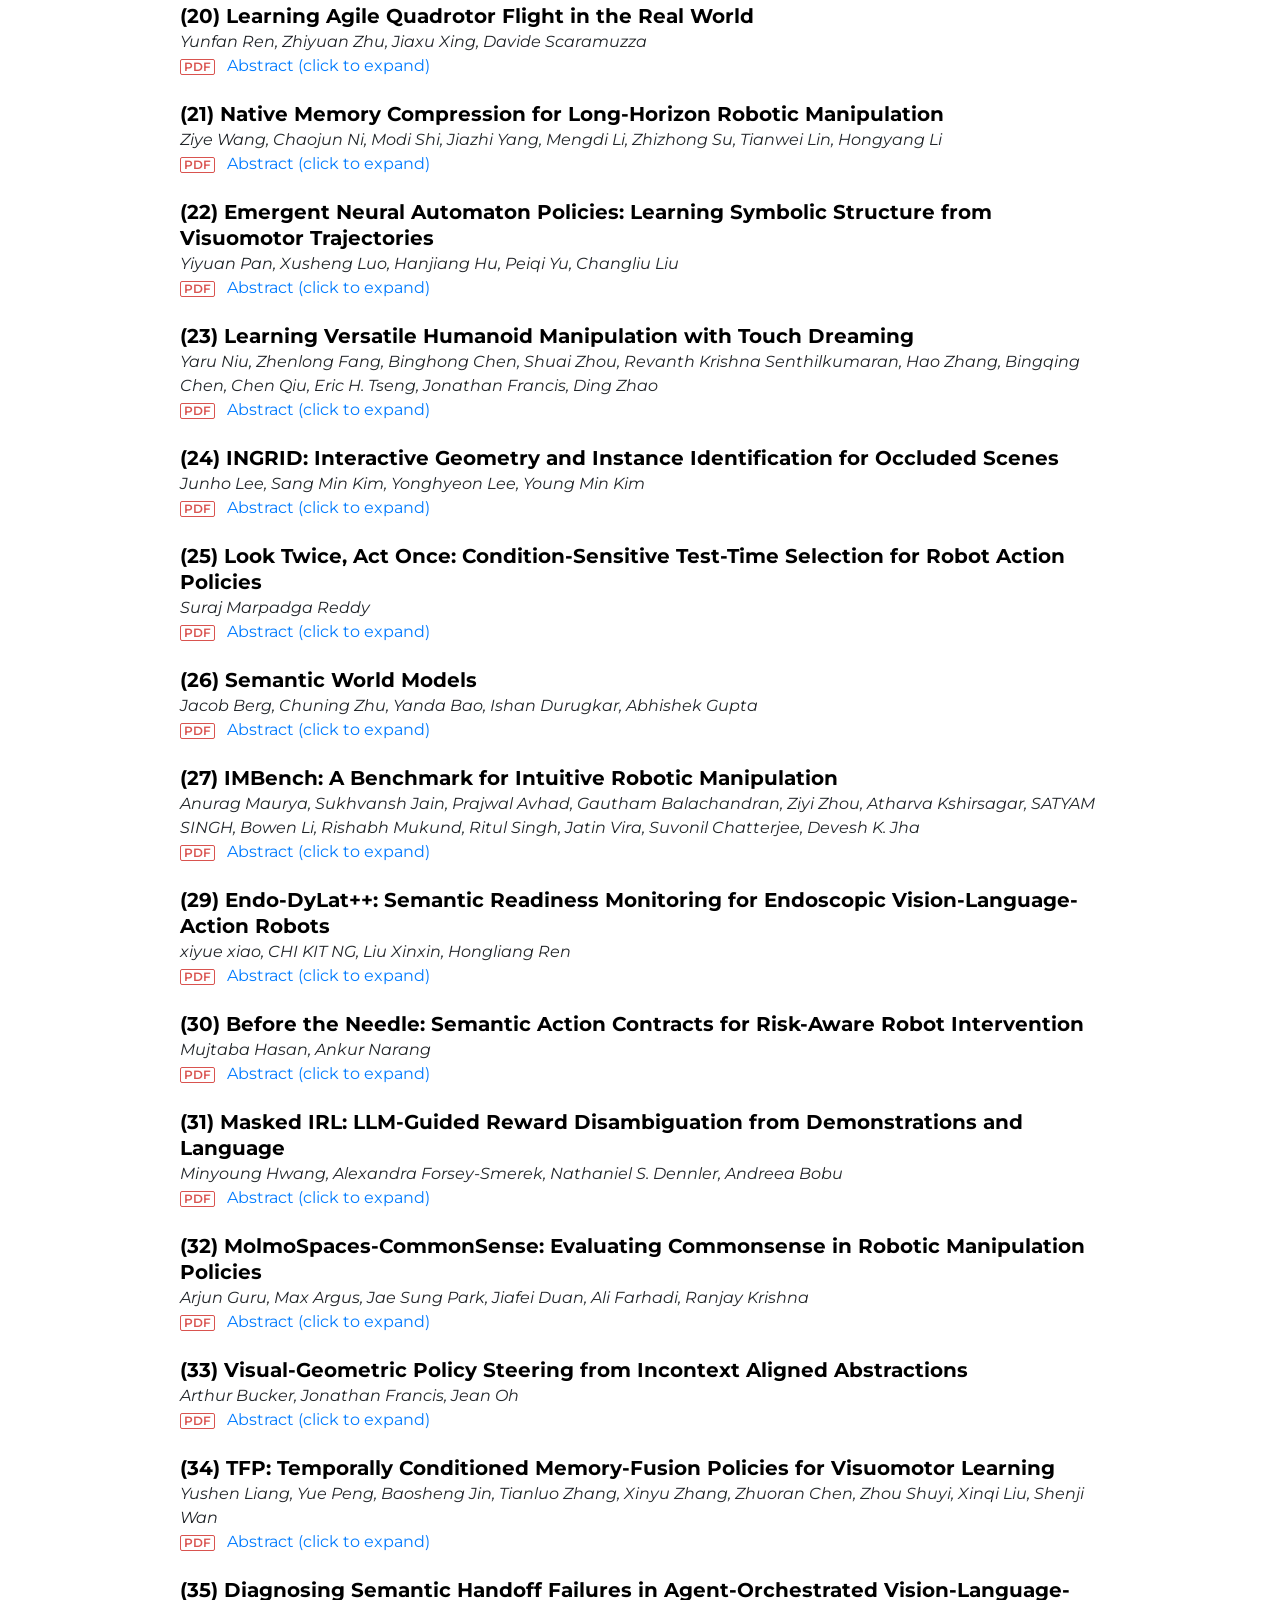
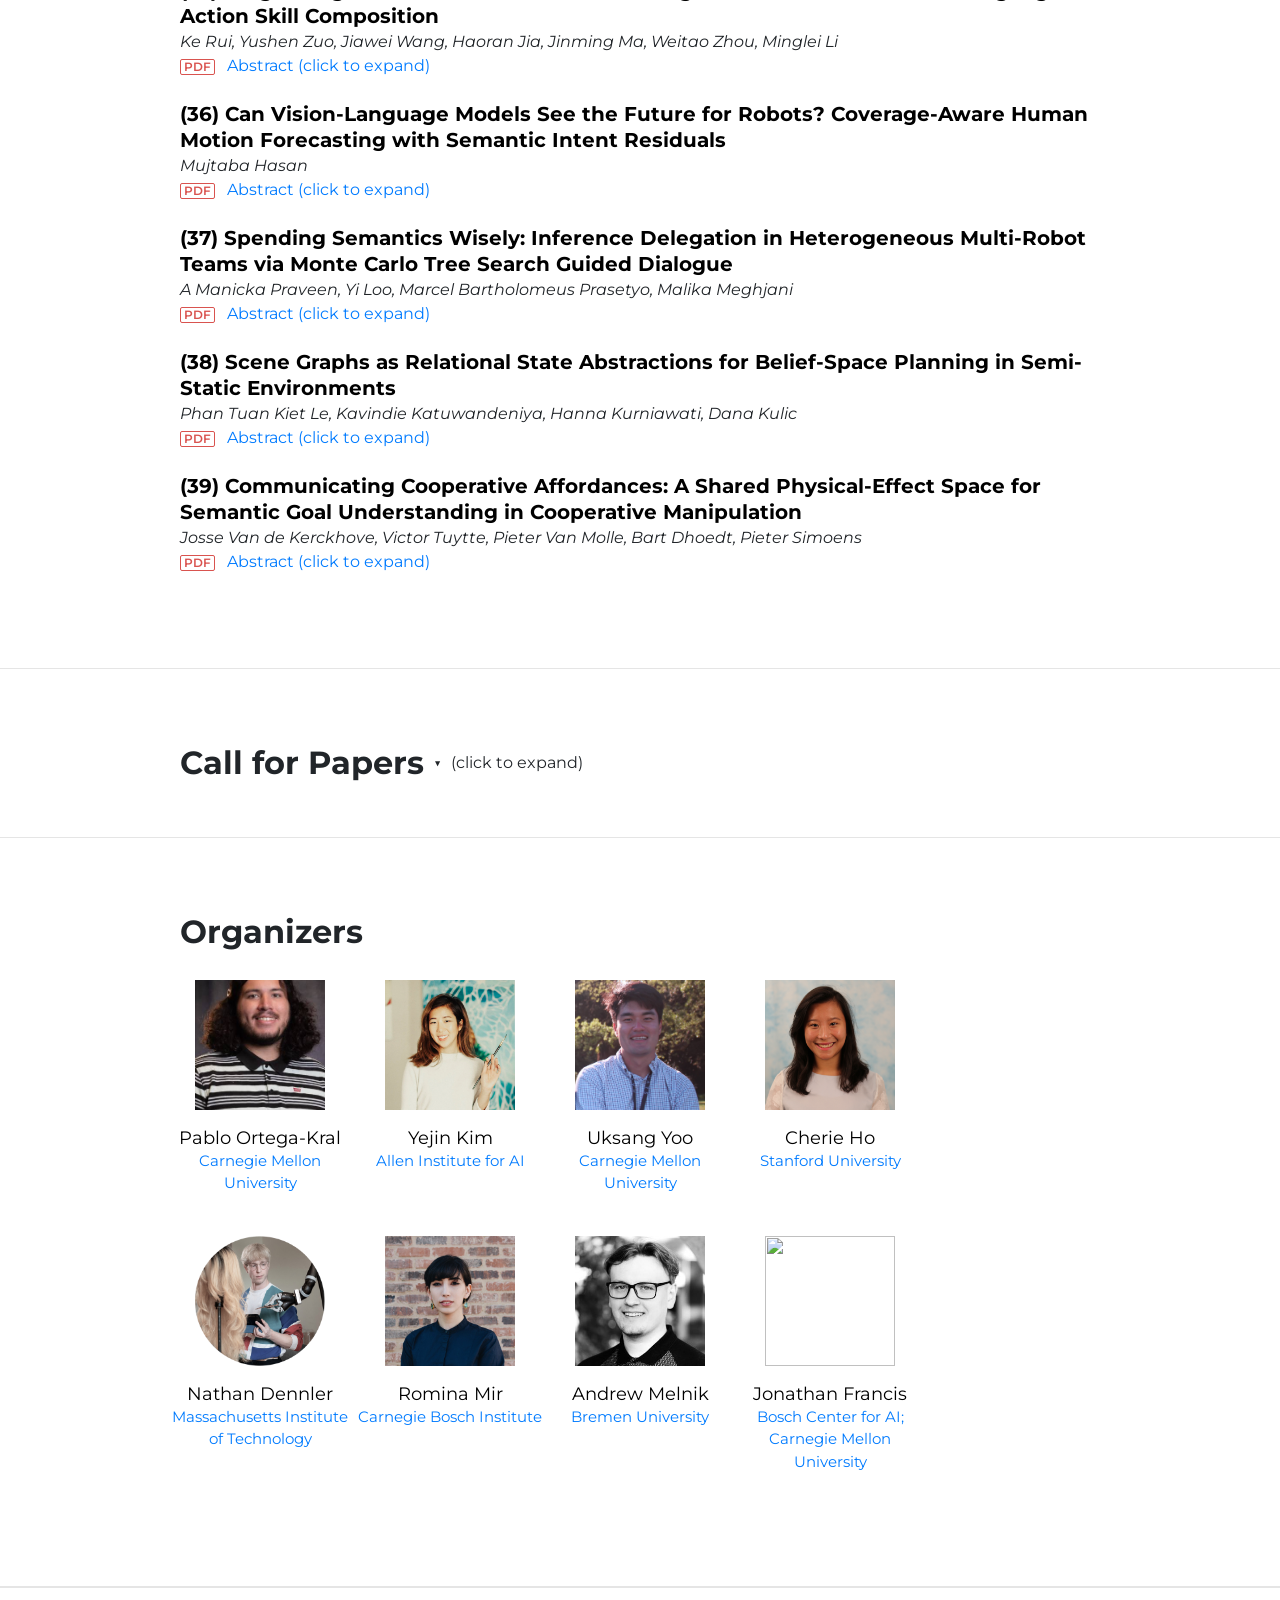
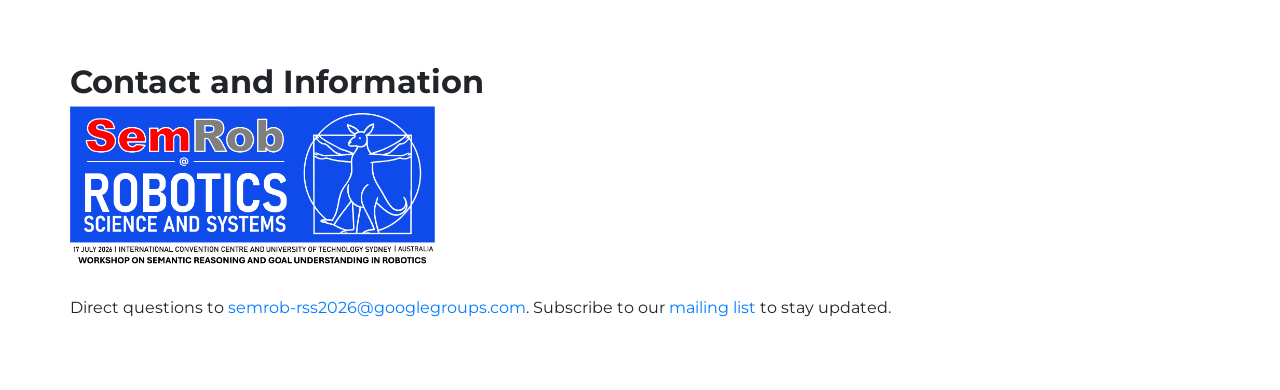
==== commit 966c2dd1: "Update schedule times in index.html" ====
--- a/index.html
+++ b/index.html
@@ -139,12 +139,12 @@
 						</thead>
 						<tbody>
 							<tr>
-								<td class="schedule-time-cell"><b> 07:50 </b></td>
+								<td class="schedule-time-cell"><b> 08:10 </b></td>
 								<td class="schedule-image-cell"></td>
 								<td class="schedule-info-cell"><b>Organizers:</b> Introductory Remarks</td>
 							</tr>
 							<tr>
-								<td class="schedule-time-cell"><b> 08:00 </b></td>
+								<td class="schedule-time-cell"><b> 08:20 </b></td>
 								<td class="schedule-image-cell">
 									<div class="profpic speaker xlarge-1 columns">
 										<img src="./images/speakers/william.jpg" class="figure-img img-fluid ">
@@ -172,7 +172,7 @@
 								</td>
 							</tr>
 							<tr>
-								<td class="schedule-time-cell"><b> 08:30 </b></td>
+								<td class="schedule-time-cell"><b> 08:45 </b></td>
 								<td class="schedule-image-cell">
 									<div class="profpic speaker xlarge-1 columns">
 										<img src="./images/speakers/hang.jpg" class="figure-img img-fluid ">
@@ -201,7 +201,7 @@
 								</td>
 							</tr>
 							<tr>
-								<td class="schedule-time-cell"><b> 09:00 </b></td>
+								<td class="schedule-time-cell"><b> 09:10 </b></td>
 								<td class="schedule-image-cell">
 									<div class="profpic speaker xlarge-1 columns">
 										<img src="./images/speakers/jean.png" class="figure-img img-fluid ">
@@ -222,7 +222,7 @@
 								</td>
 							</tr>
 							<tr>
-								<td class="schedule-time-cell"><b> 09:30 </b></td>
+								<td class="schedule-time-cell"><b> 09:35 </b></td>
 								<td class="schedule-image-cell">
 									<div class="profpic speaker xlarge-1 columns">
 										<img src="./images/speakers/jesse_zhang.jpeg"
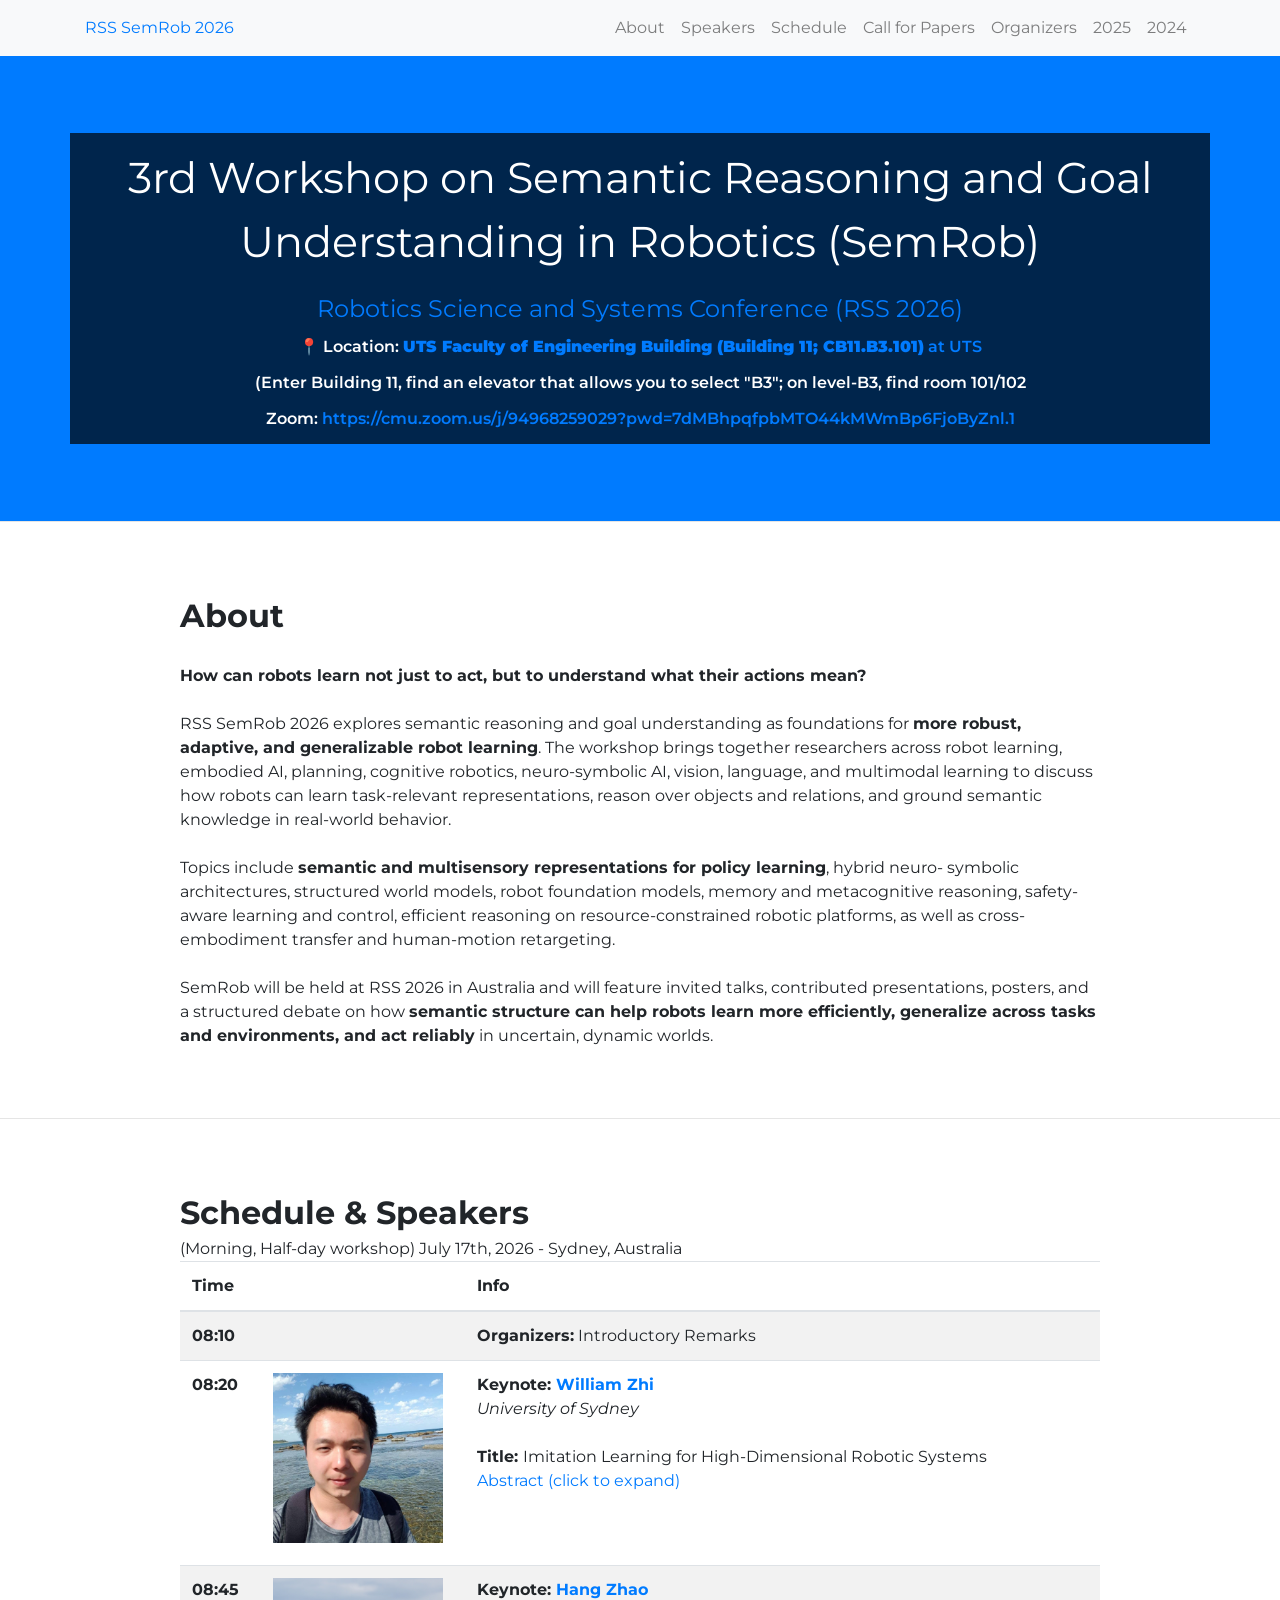
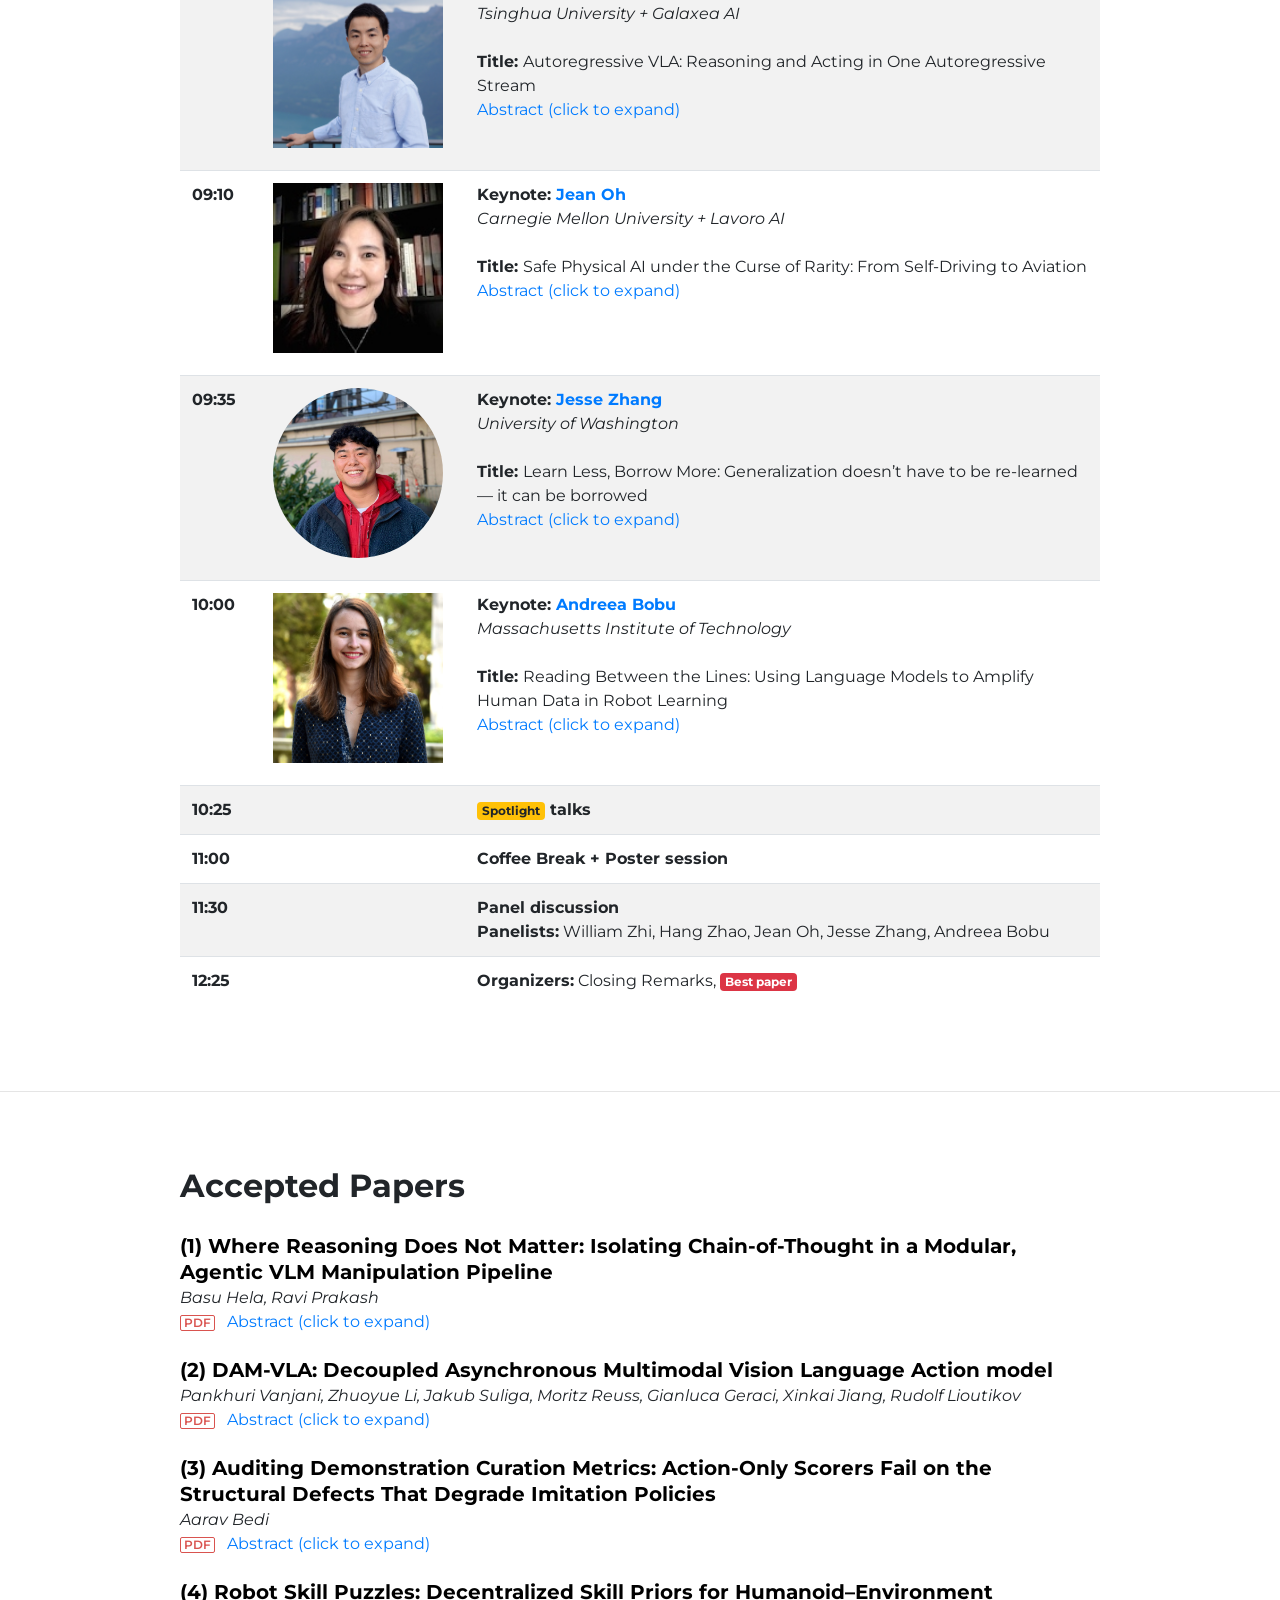
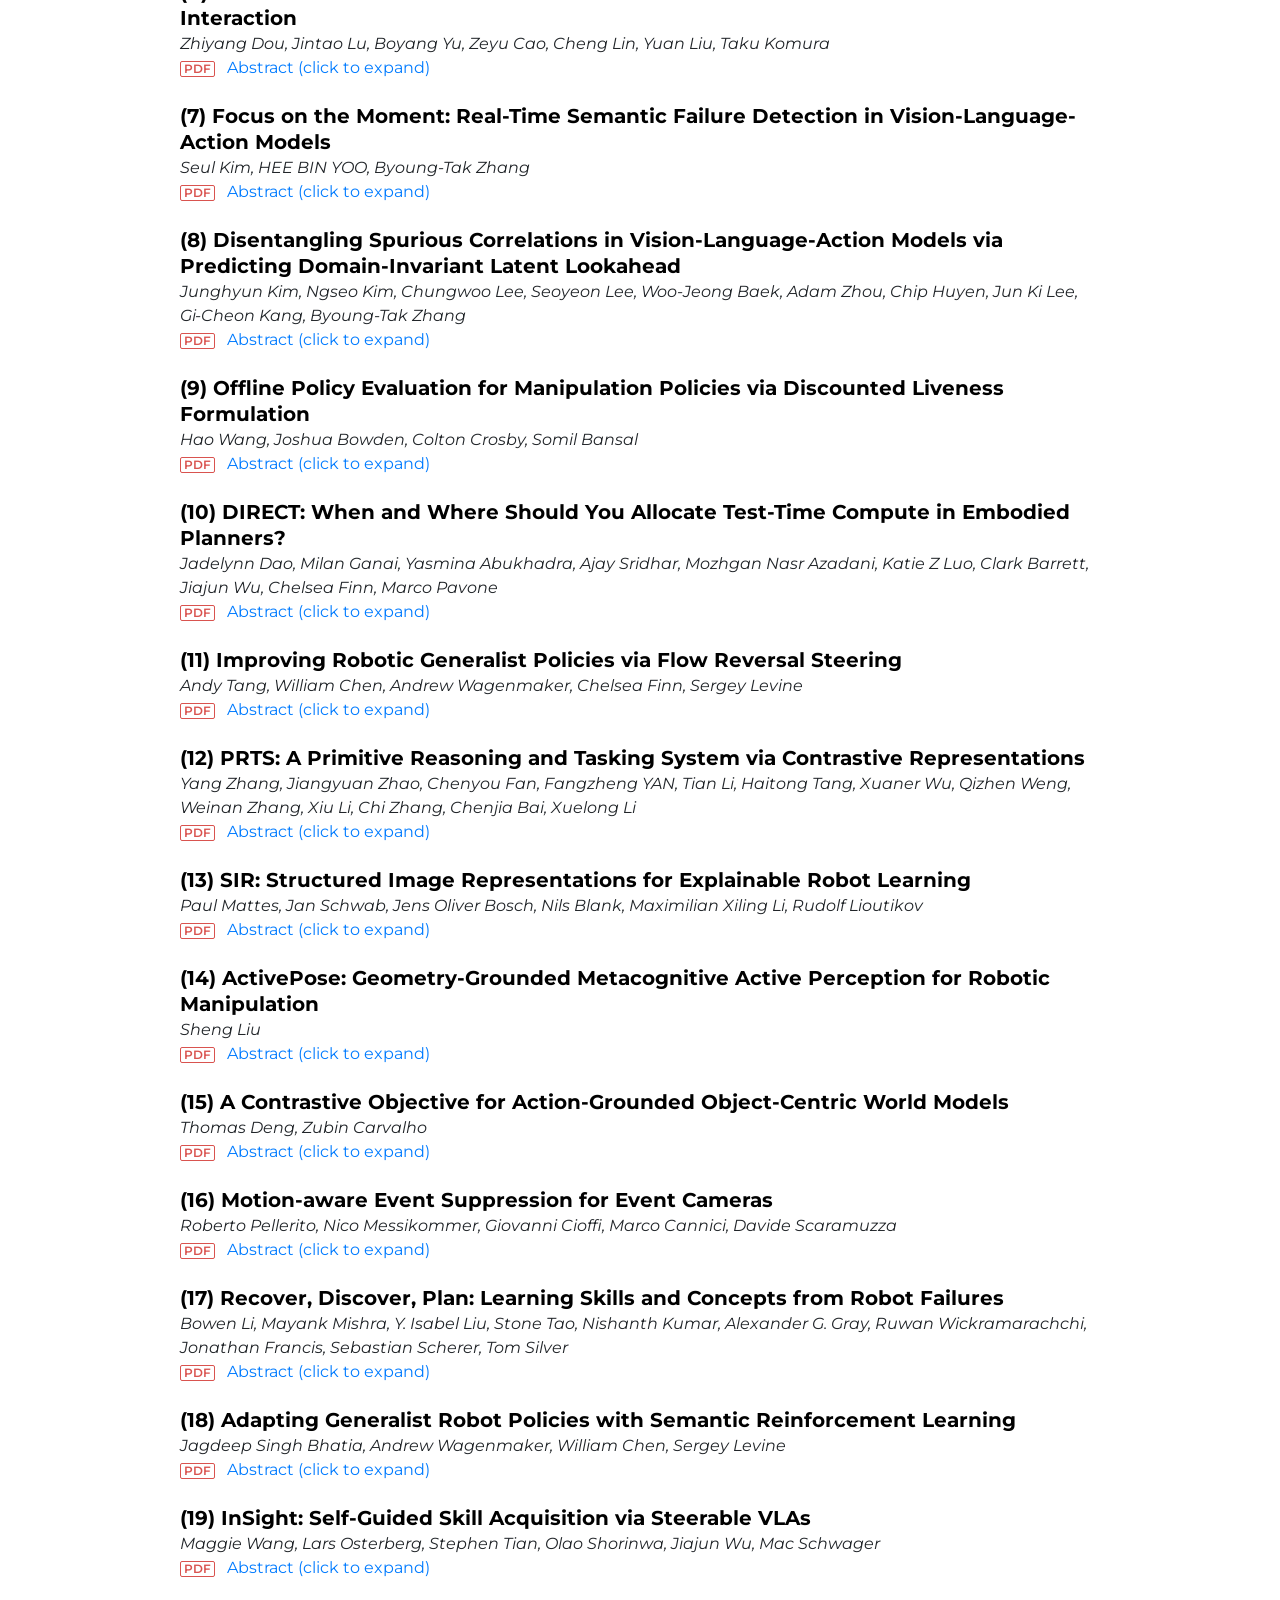
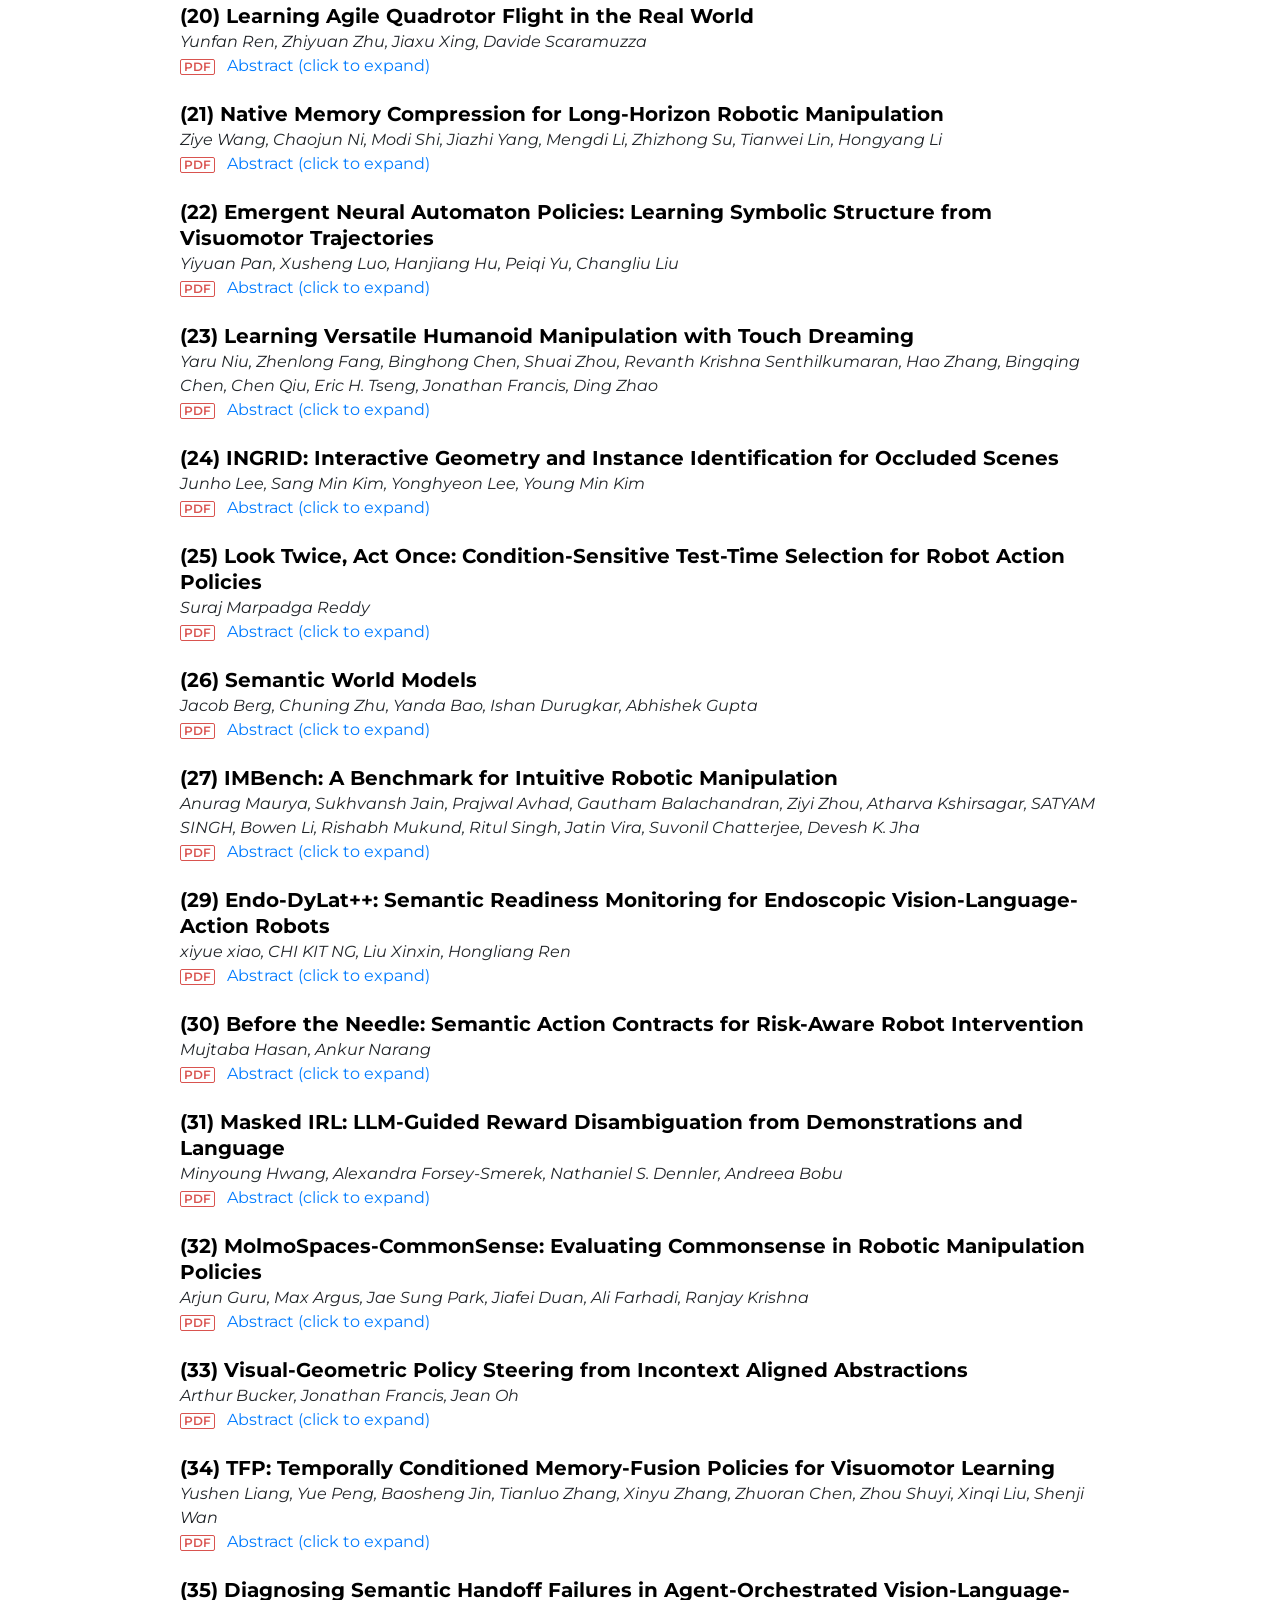
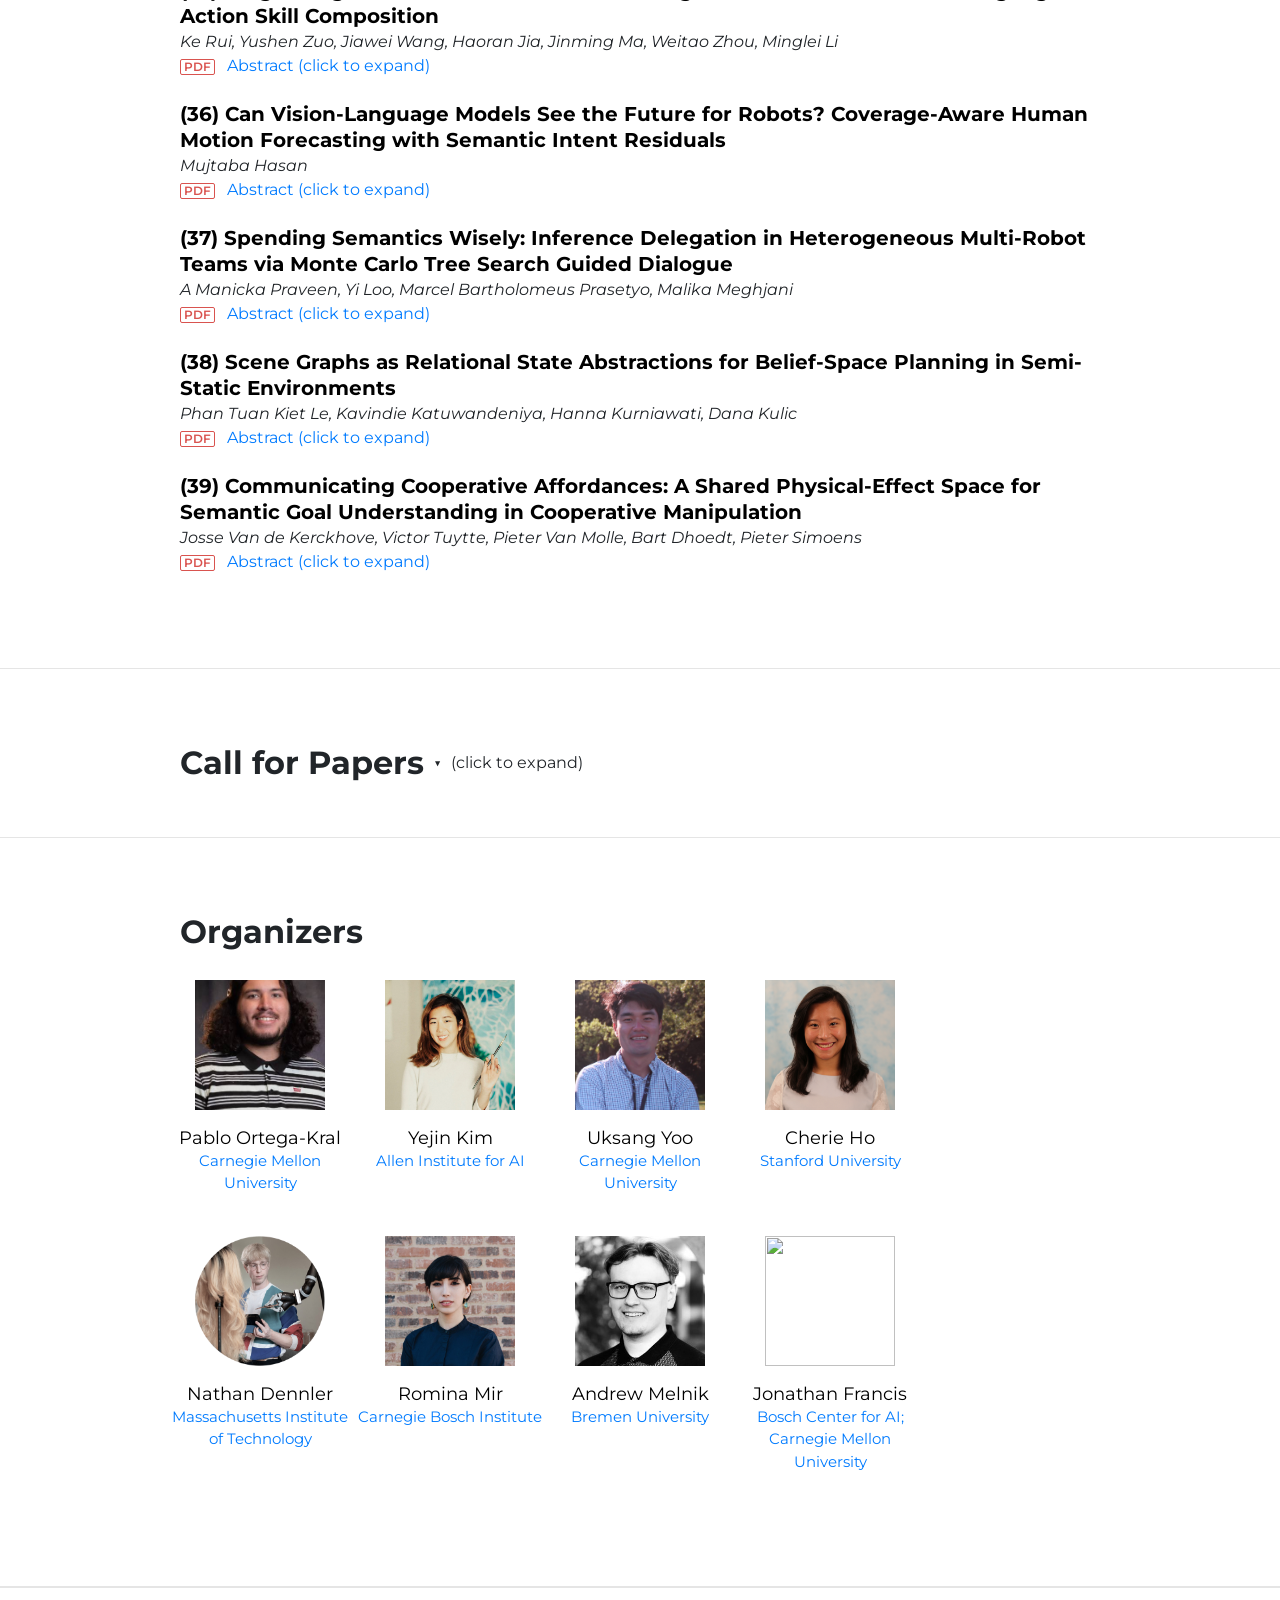
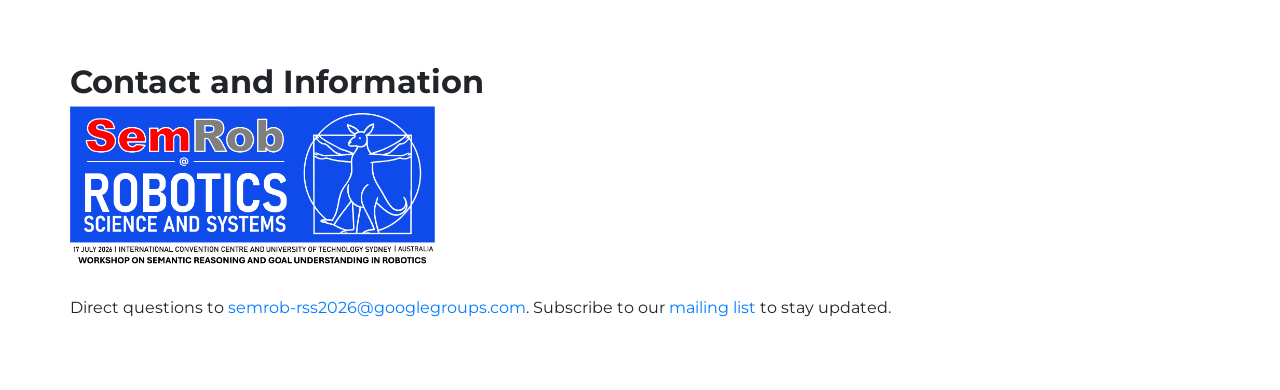
==== commit 4859c90a: "Update index.html" ====
--- a/index.html
+++ b/index.html
@@ -293,7 +293,7 @@
 								</td>
 							</tr>
 							<tr>
-								<td class="schedule-time-cell"><b> 10:30 </b></td>
+								<td class="schedule-time-cell"><b> 10:25 </b></td>
 								<td class="schedule-image-cell"></td>
 								<td class="schedule-info-cell"><b><span class="badge badge-warning">Spotlight</span>
 										talks</b></td>
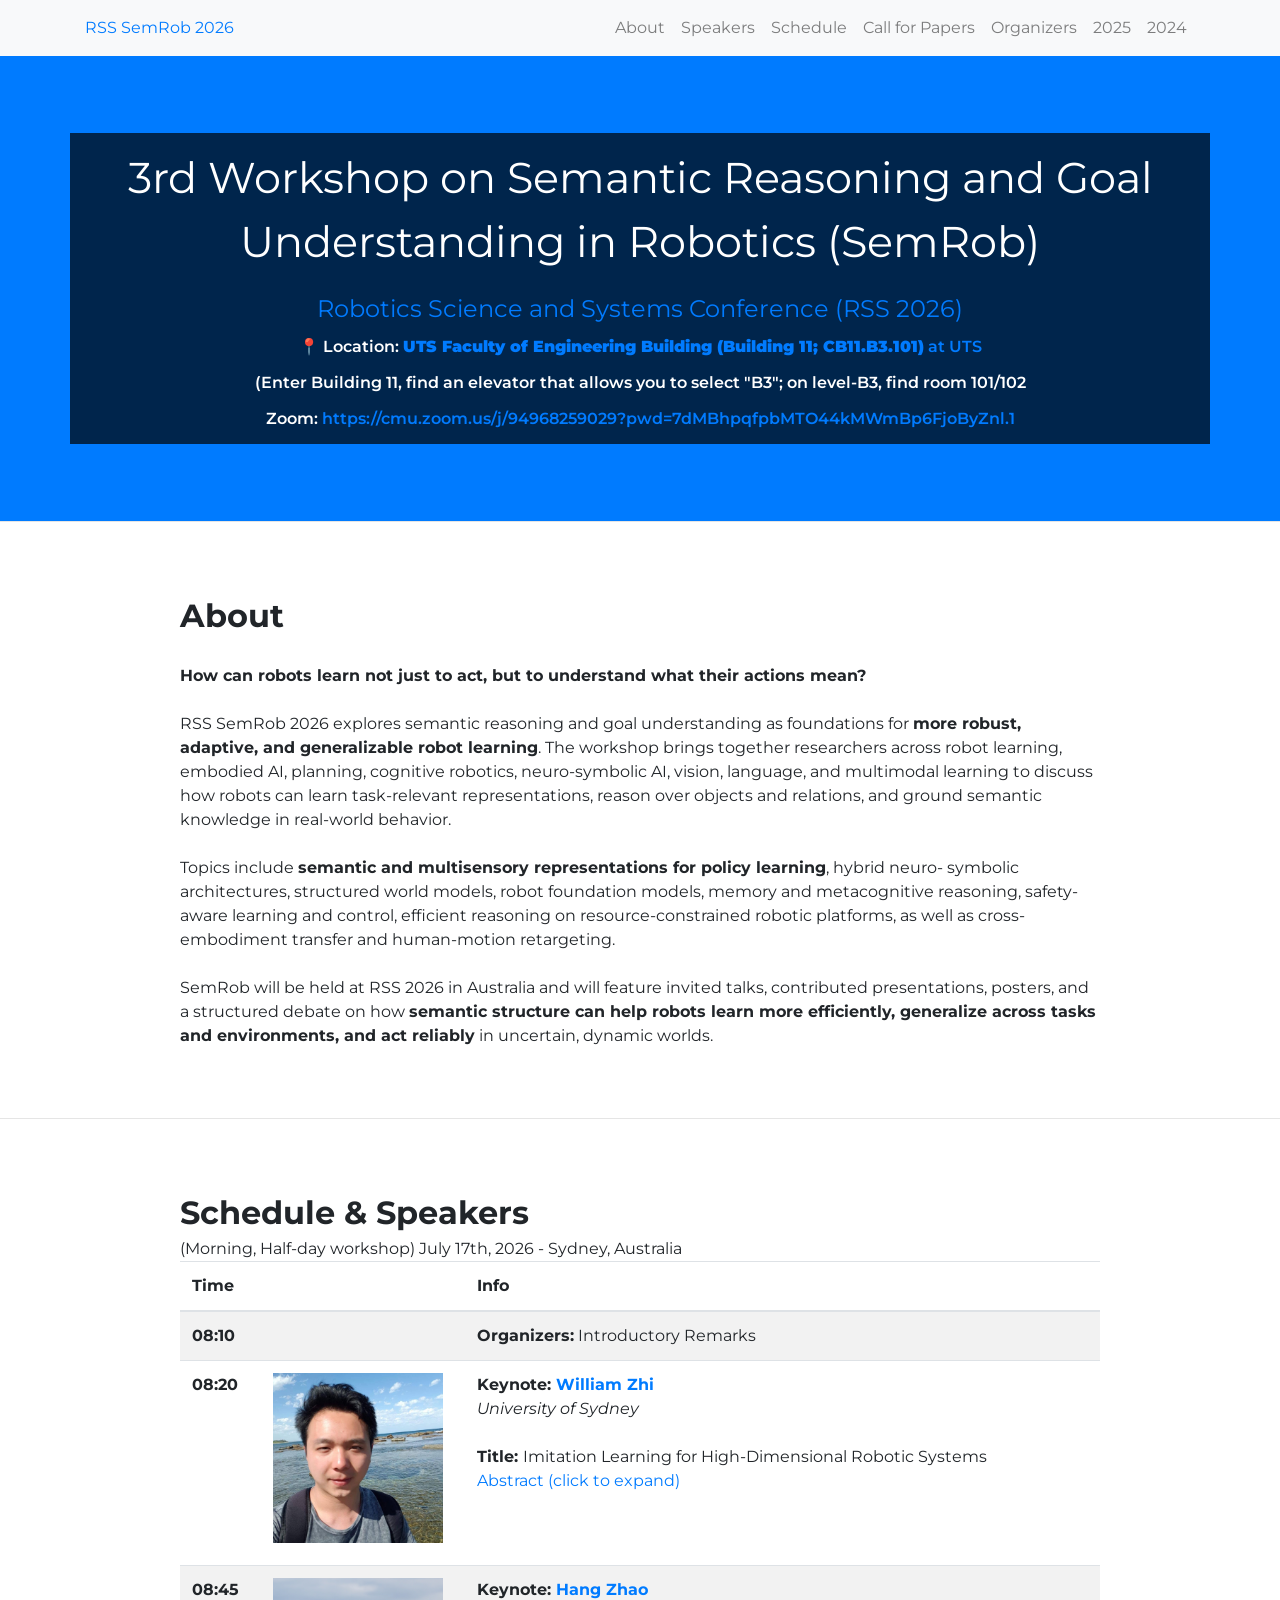
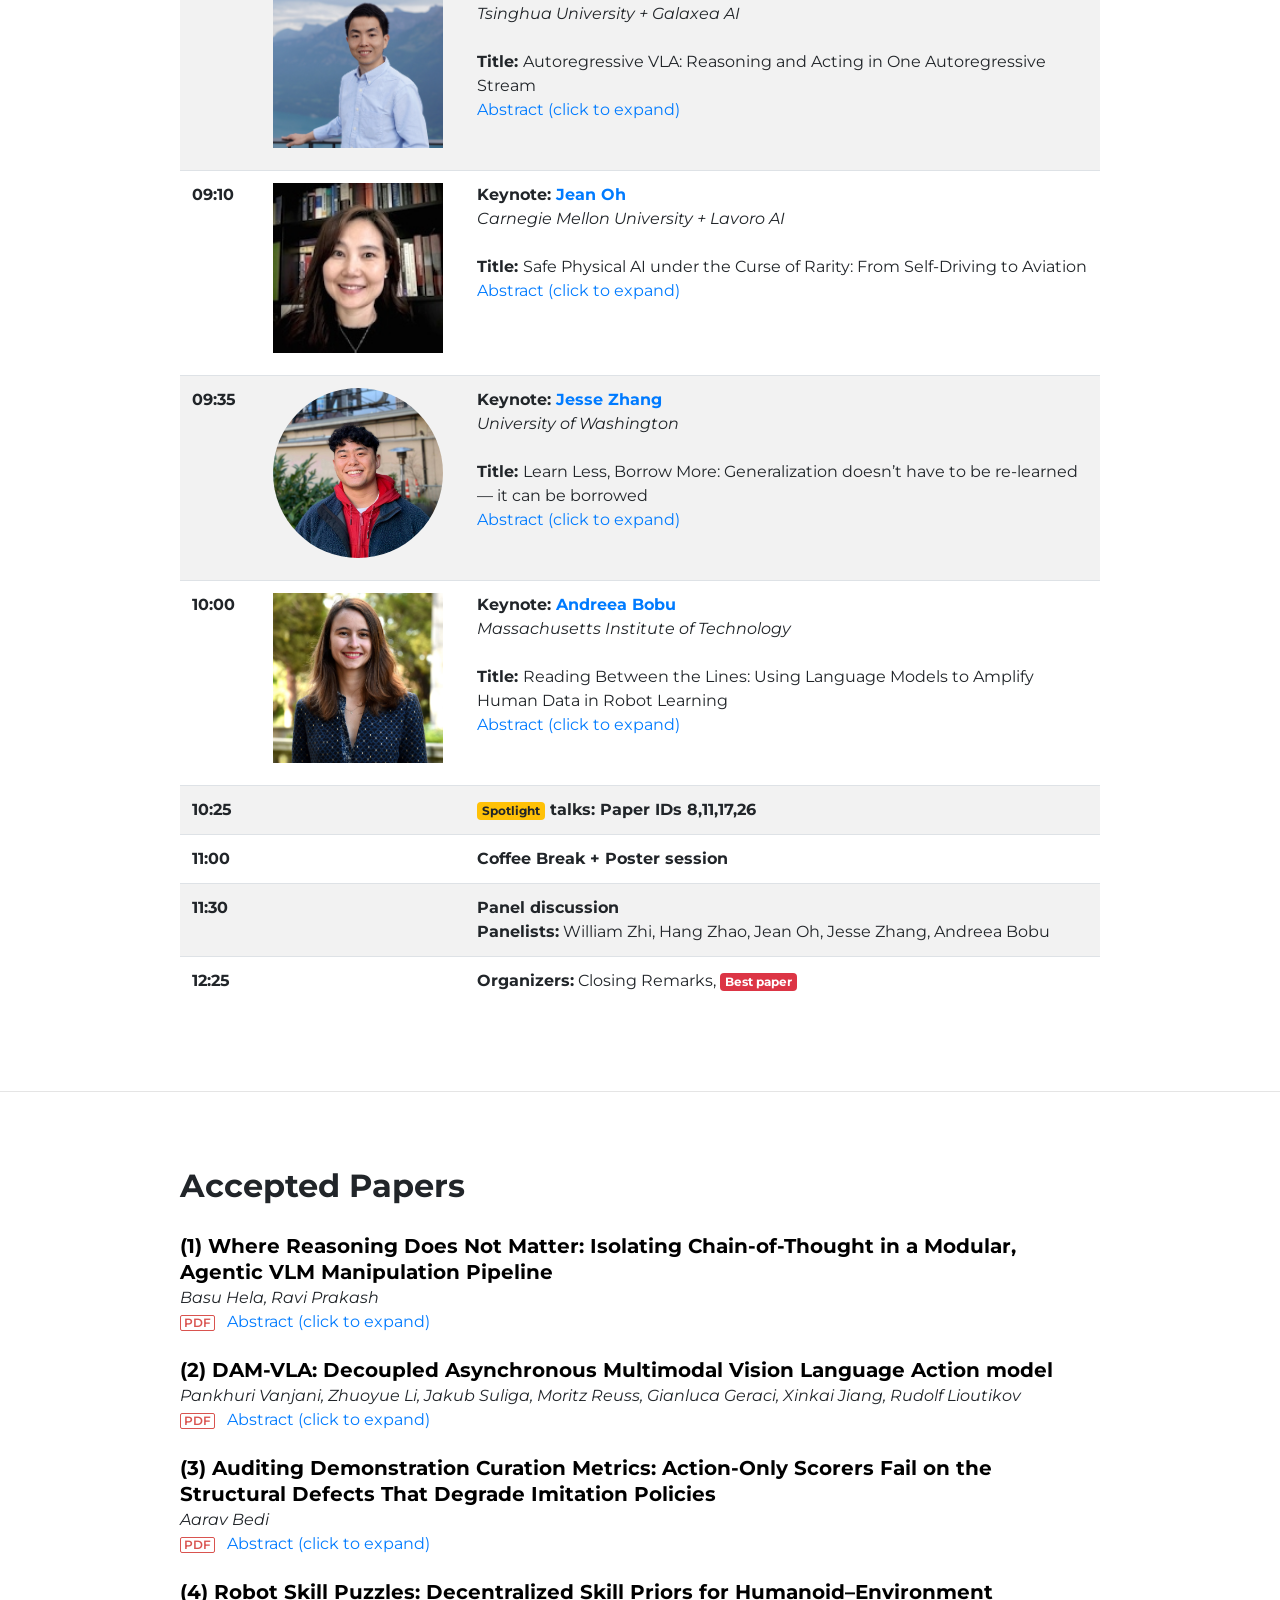
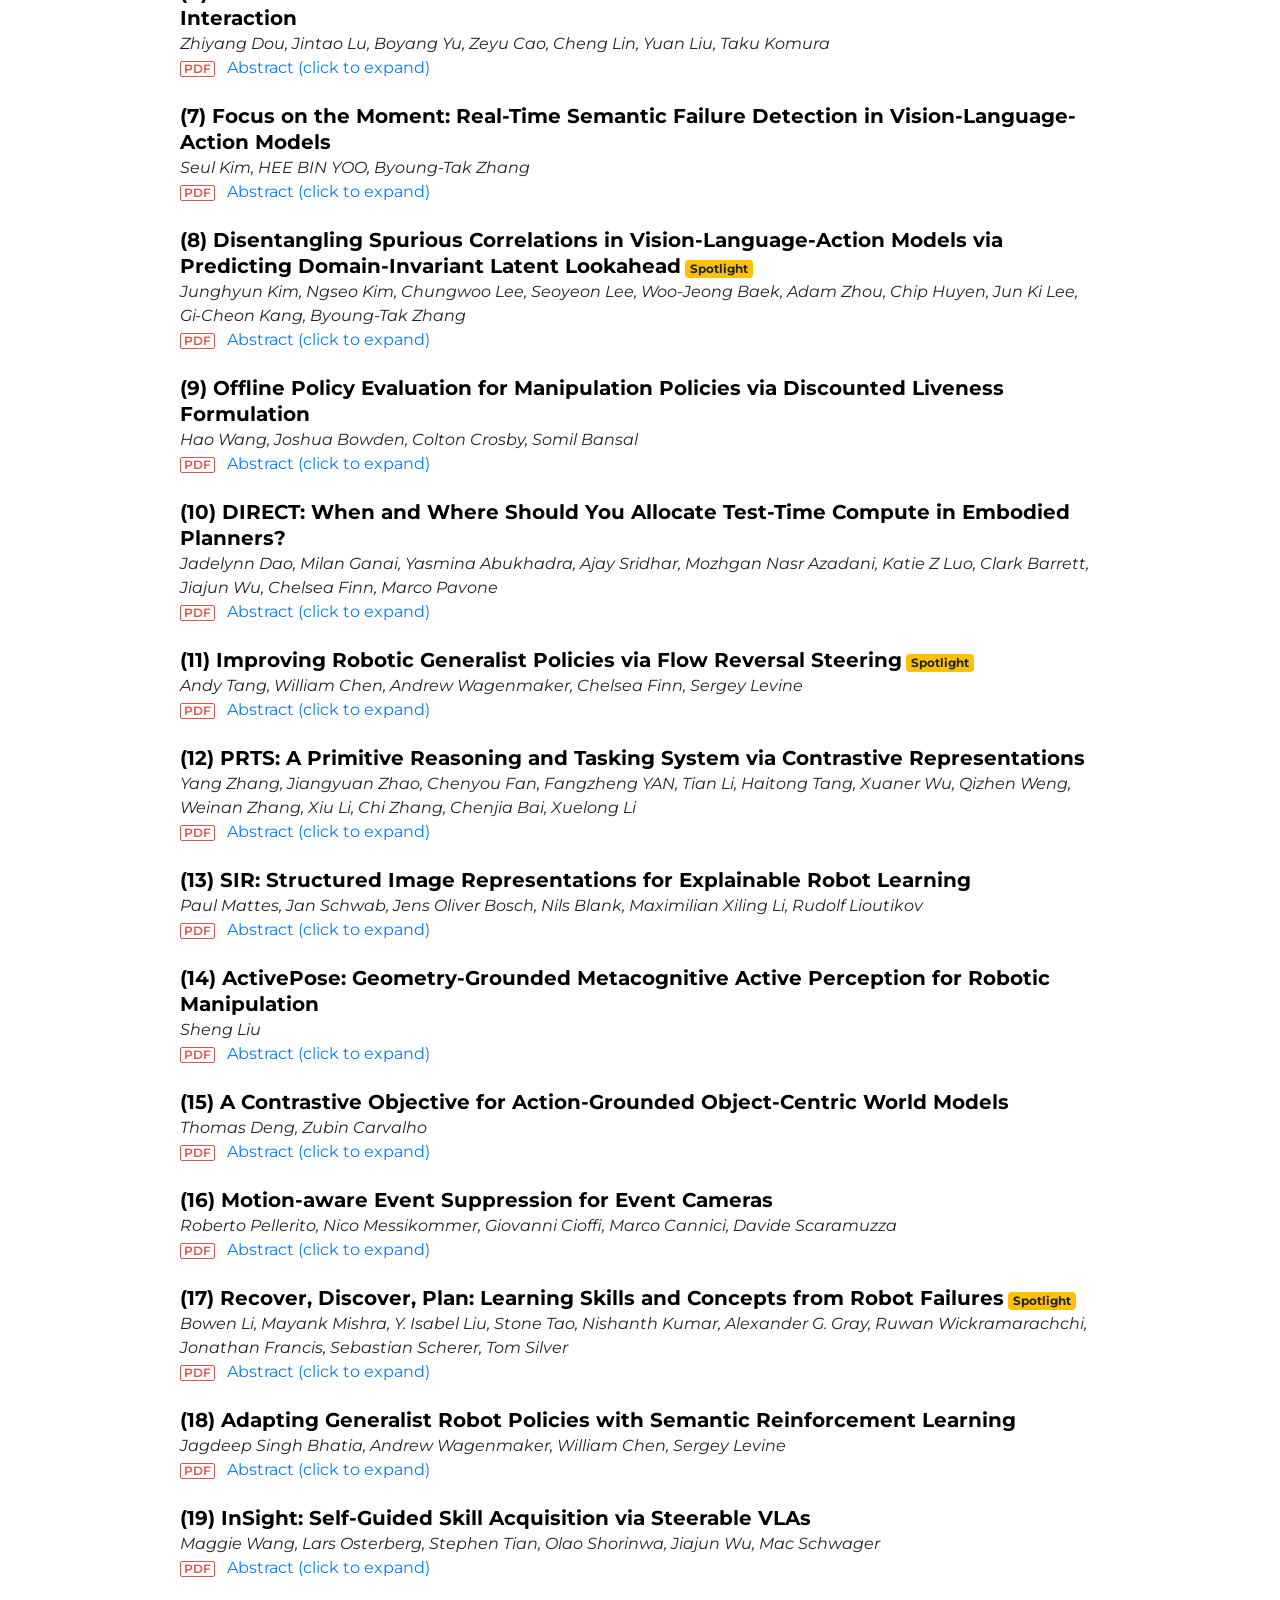
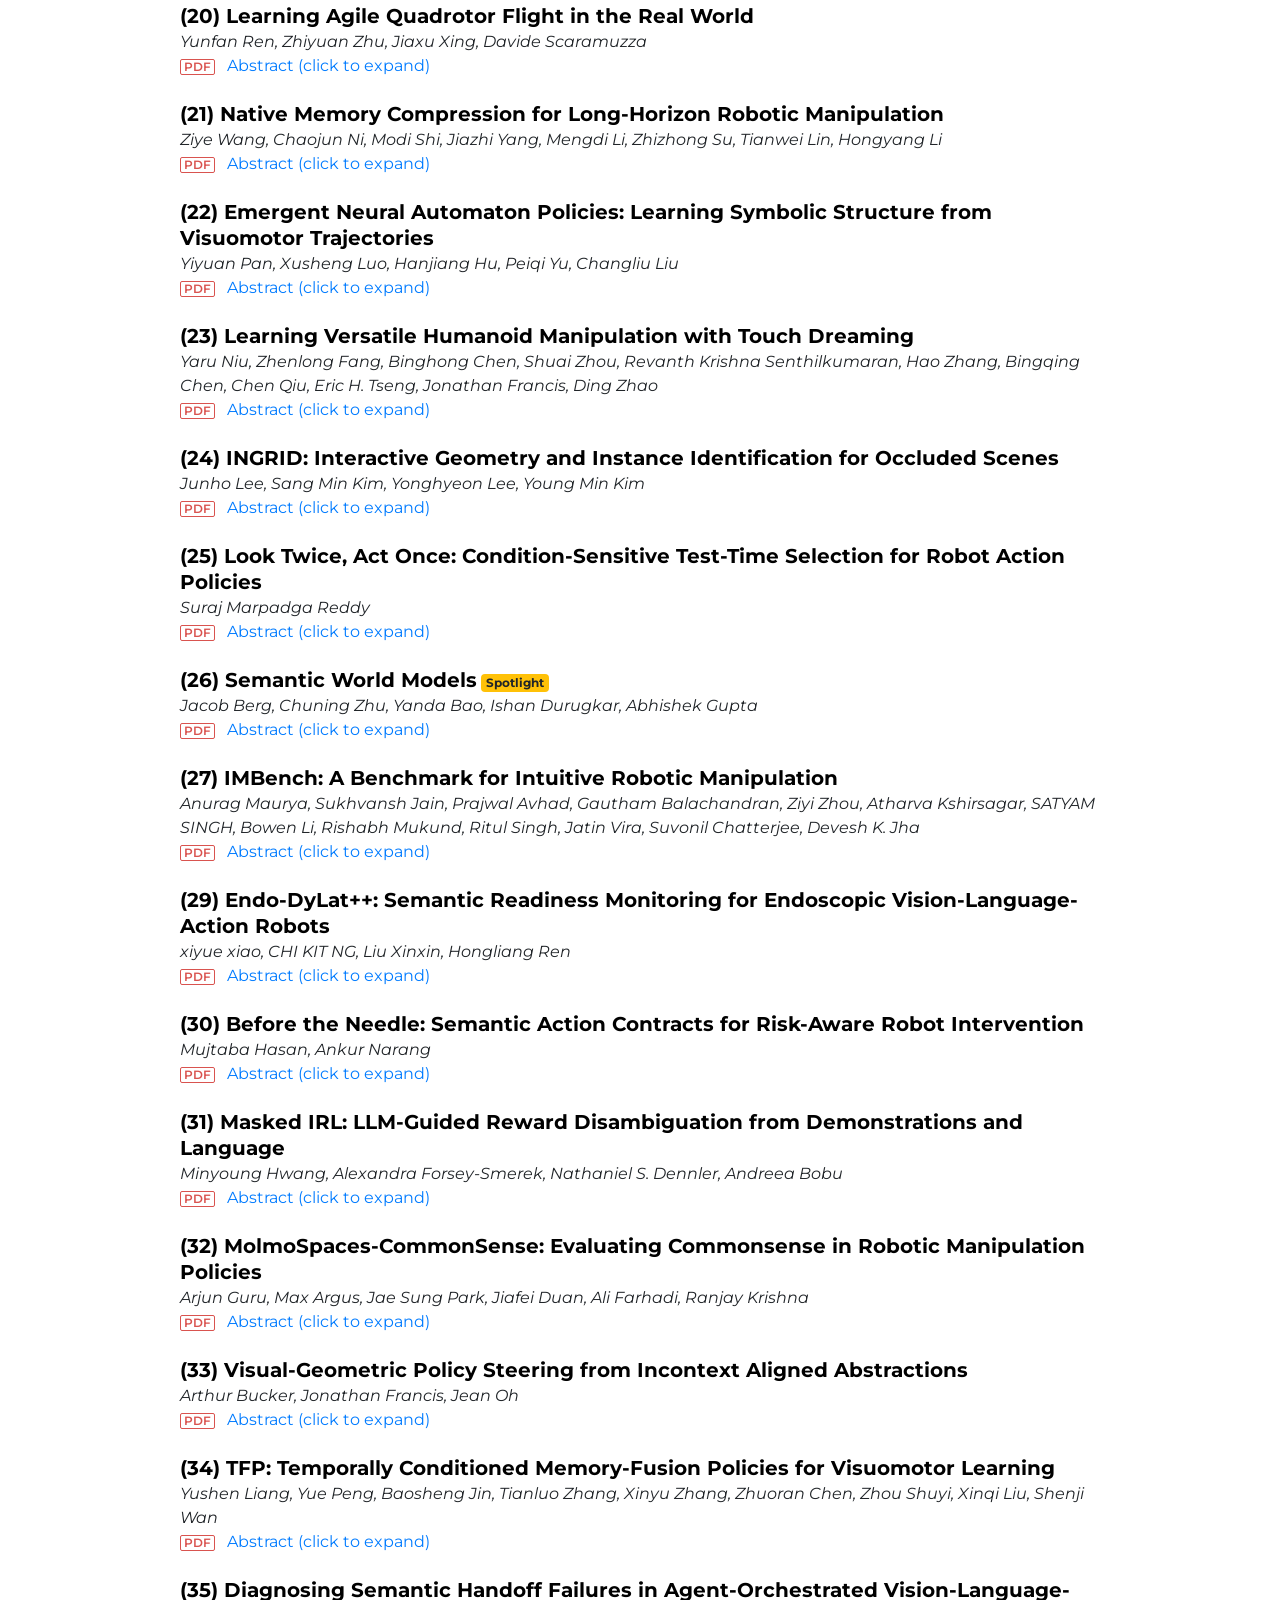
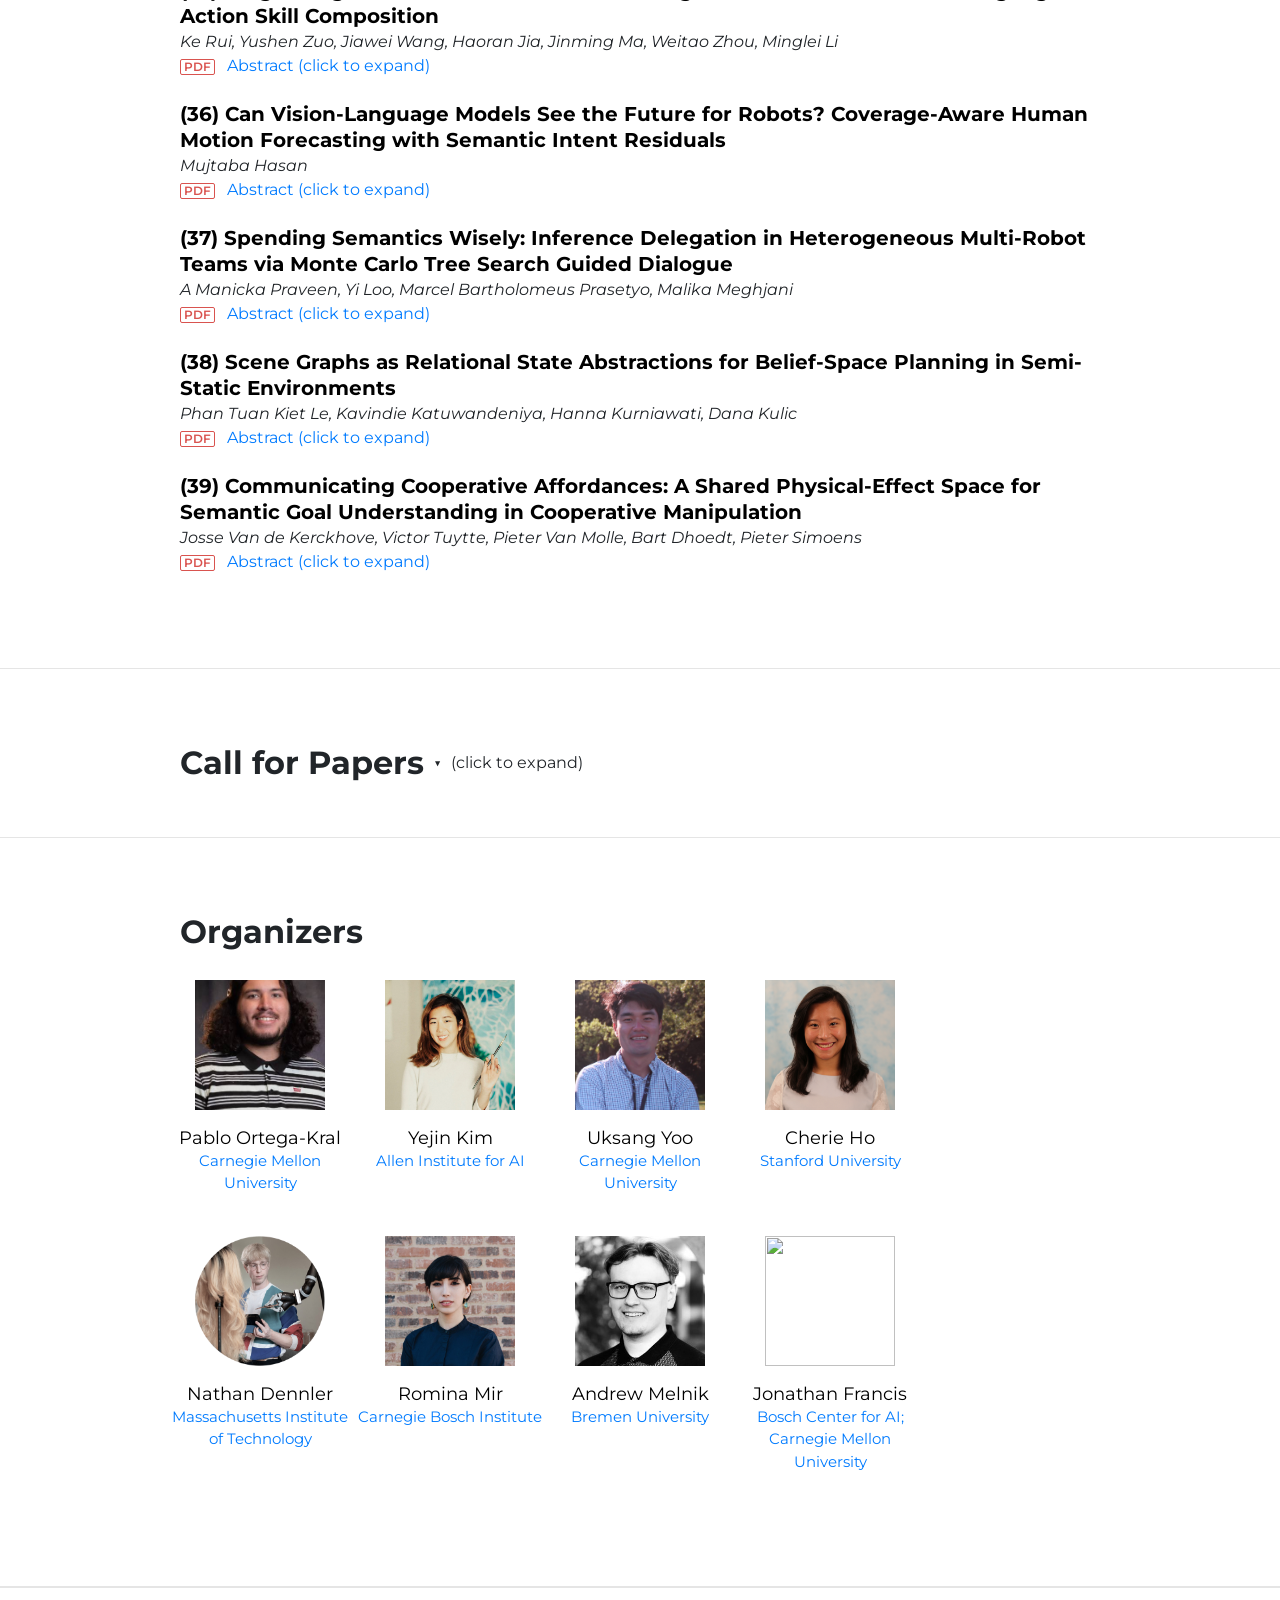
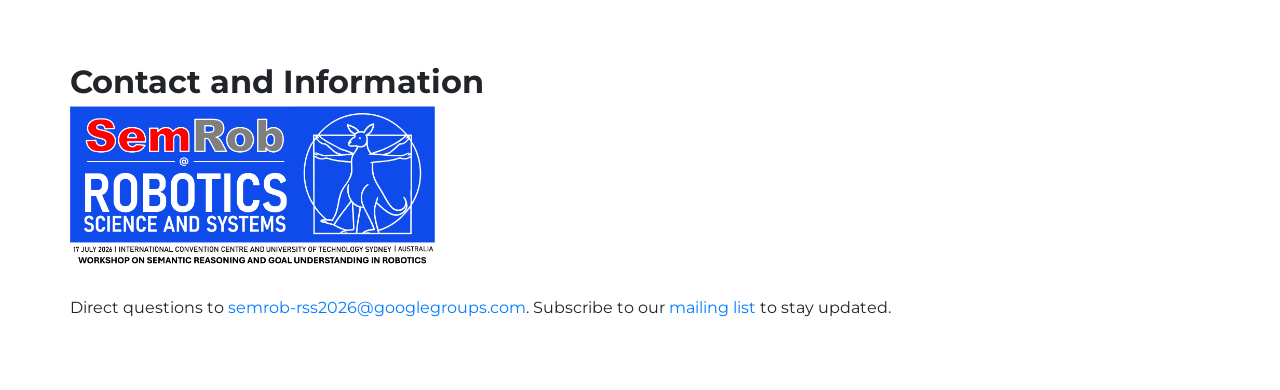
==== commit 12f5fcc2: "Update schedule information in index.html" ====
--- a/index.html
+++ b/index.html
@@ -296,7 +296,7 @@
 								<td class="schedule-time-cell"><b> 10:25 </b></td>
 								<td class="schedule-image-cell"></td>
 								<td class="schedule-info-cell"><b><span class="badge badge-warning">Spotlight</span>
-										talks</b></td>
+										talks: Paper IDs 8,11,17,26</b></td>
 							</tr>
 							<tr>
 								<td class="schedule-time-cell"><b> 11:00 </b></td>
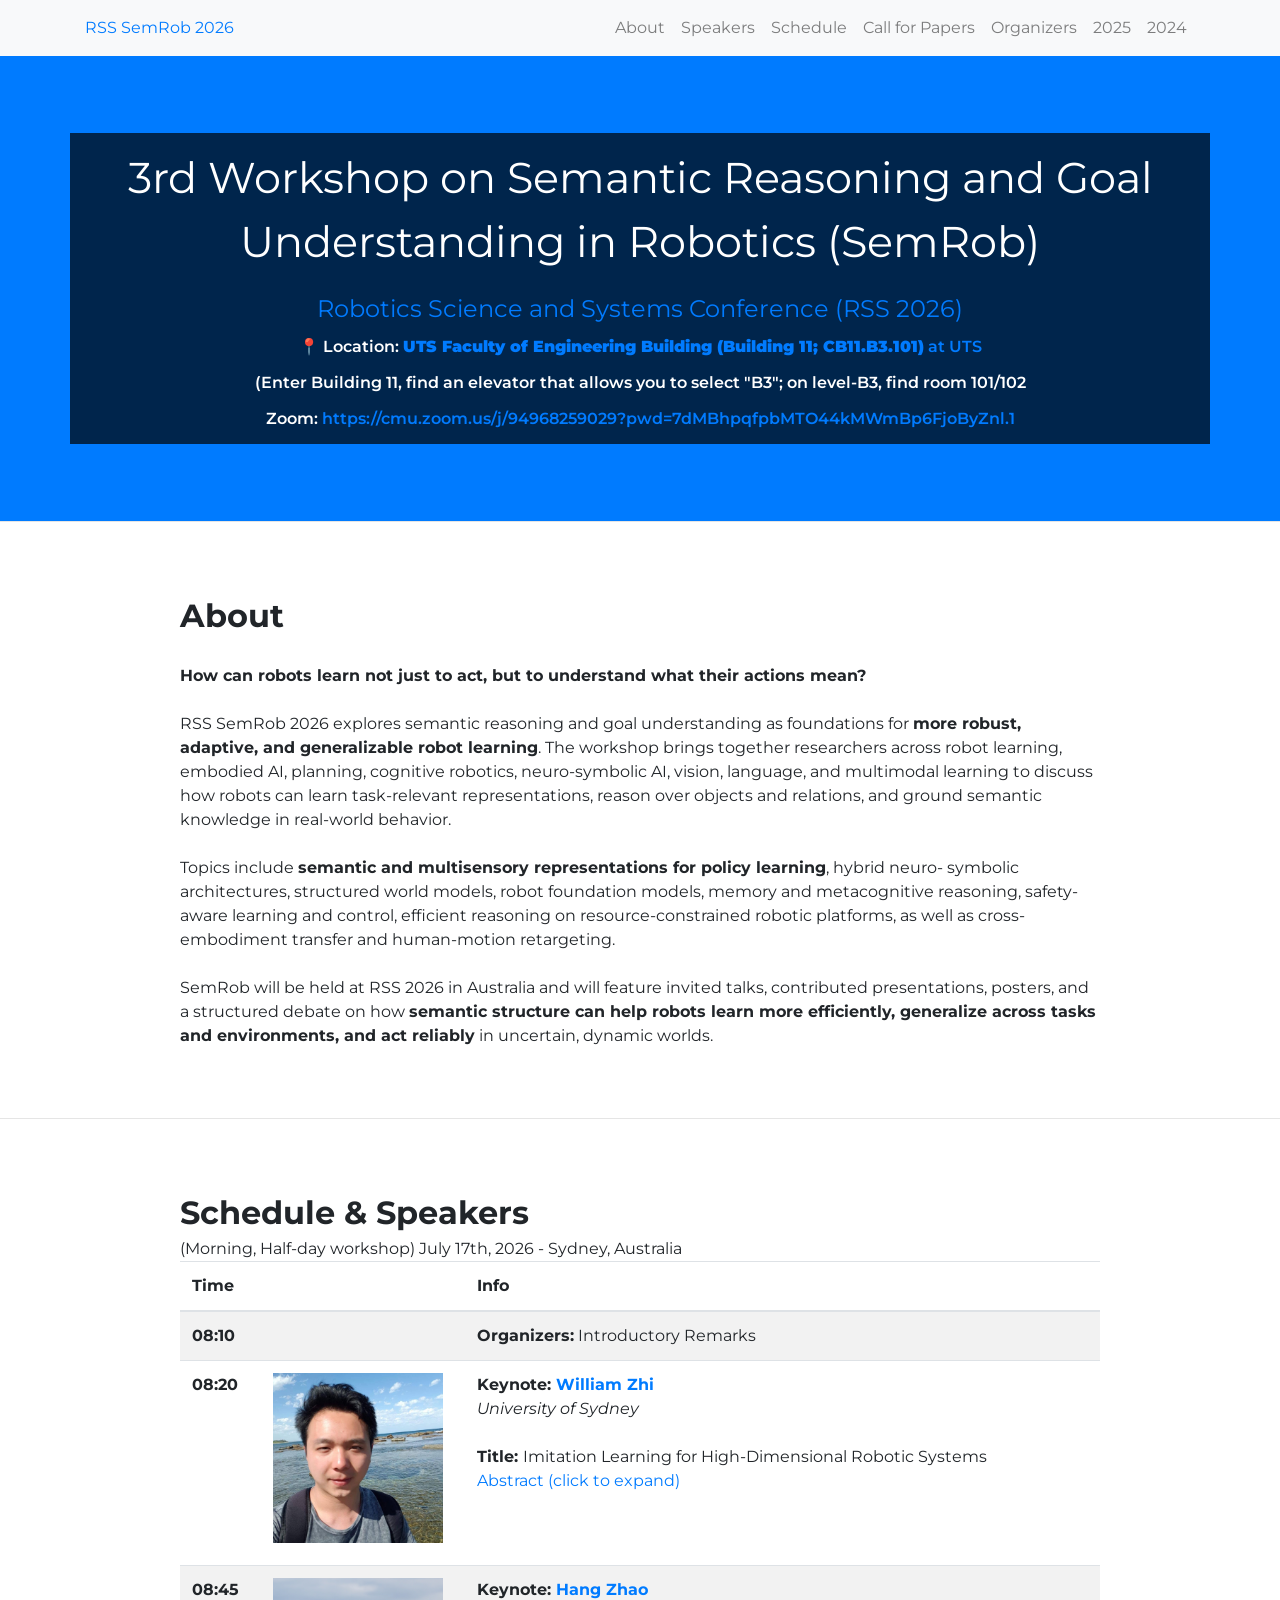
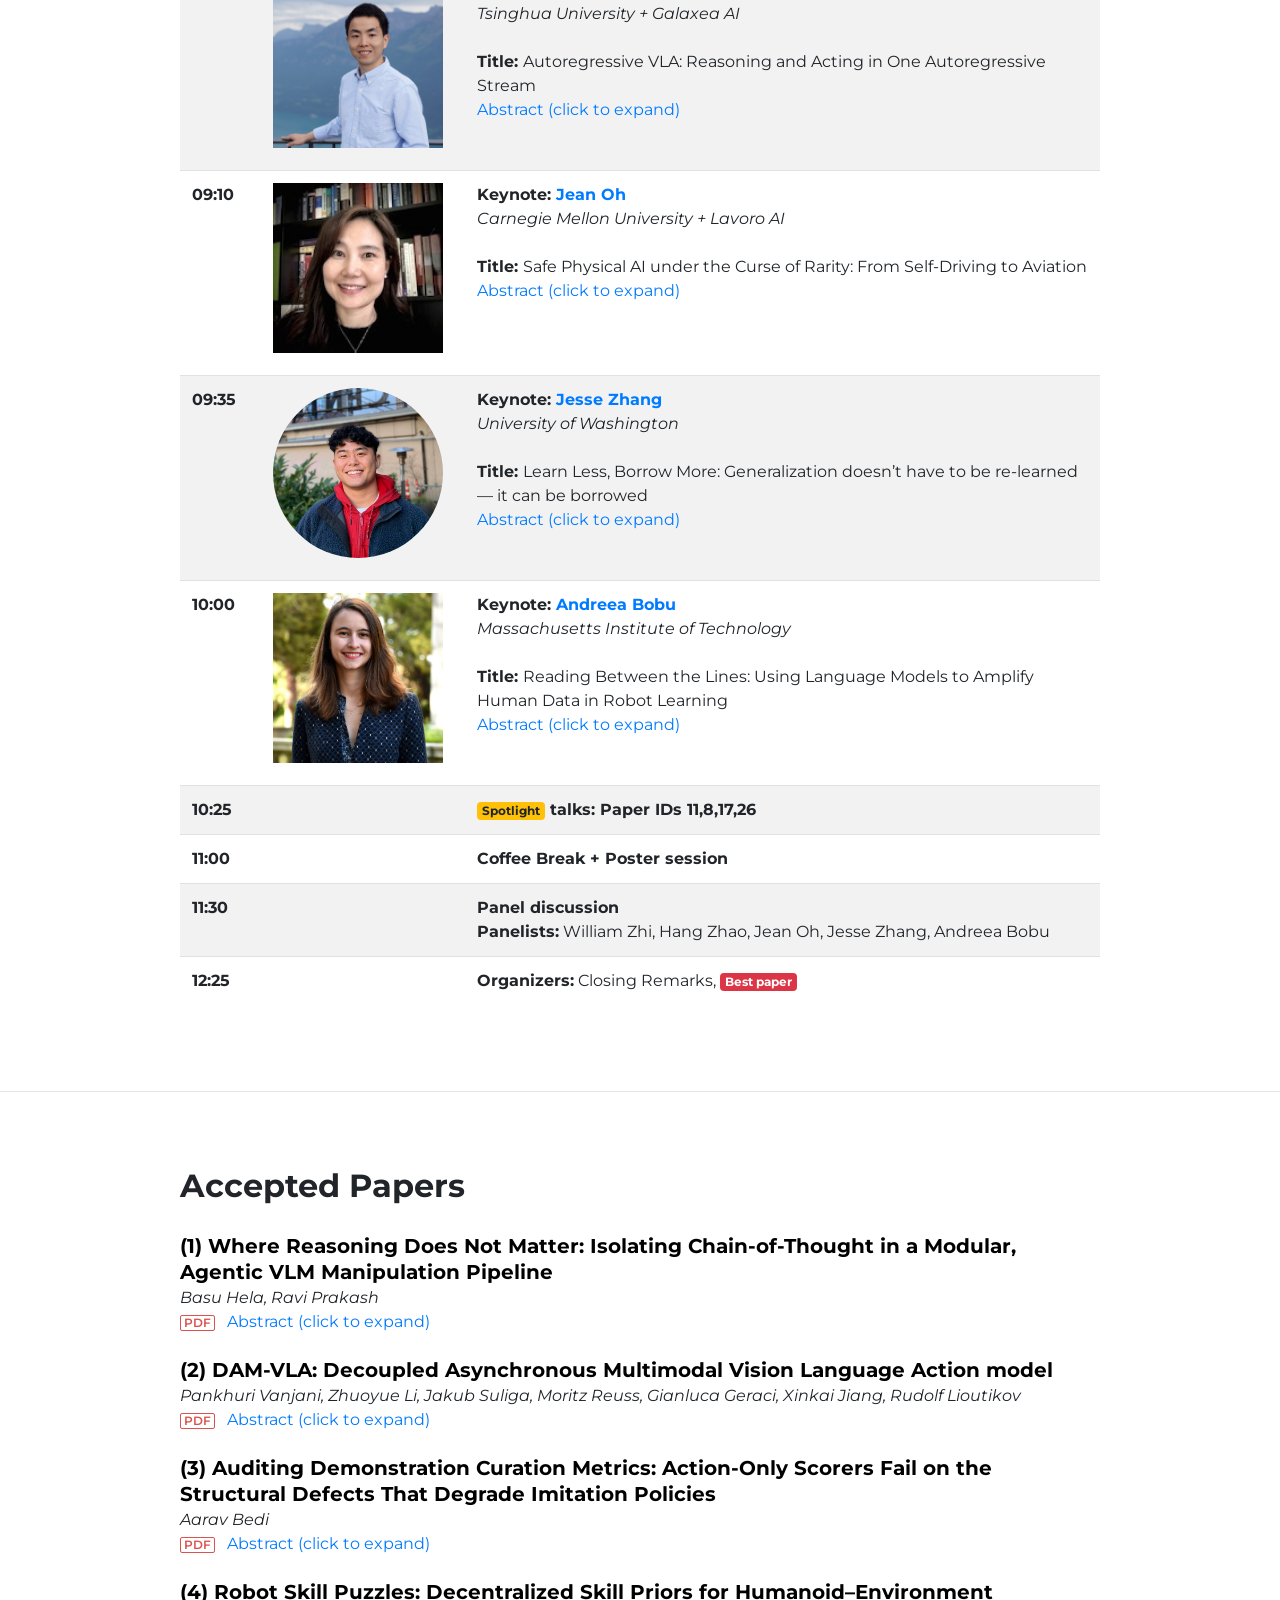
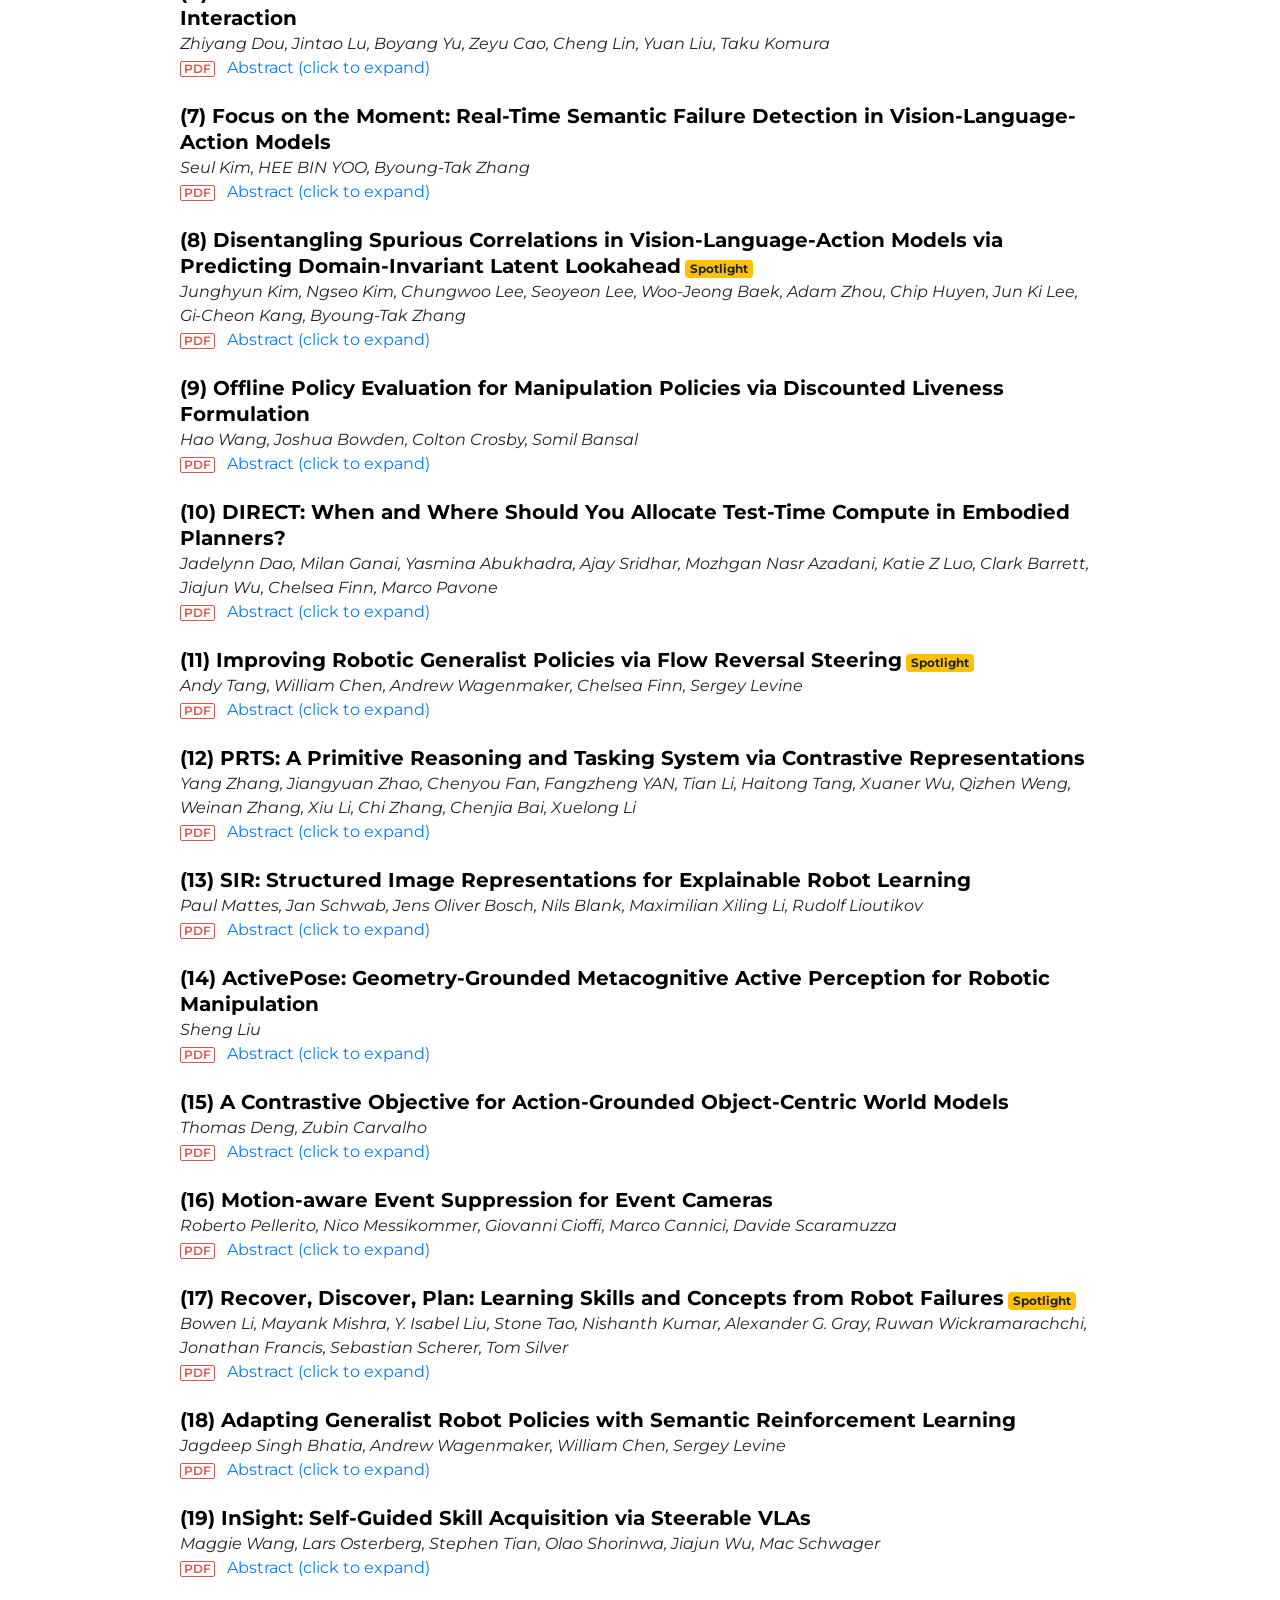
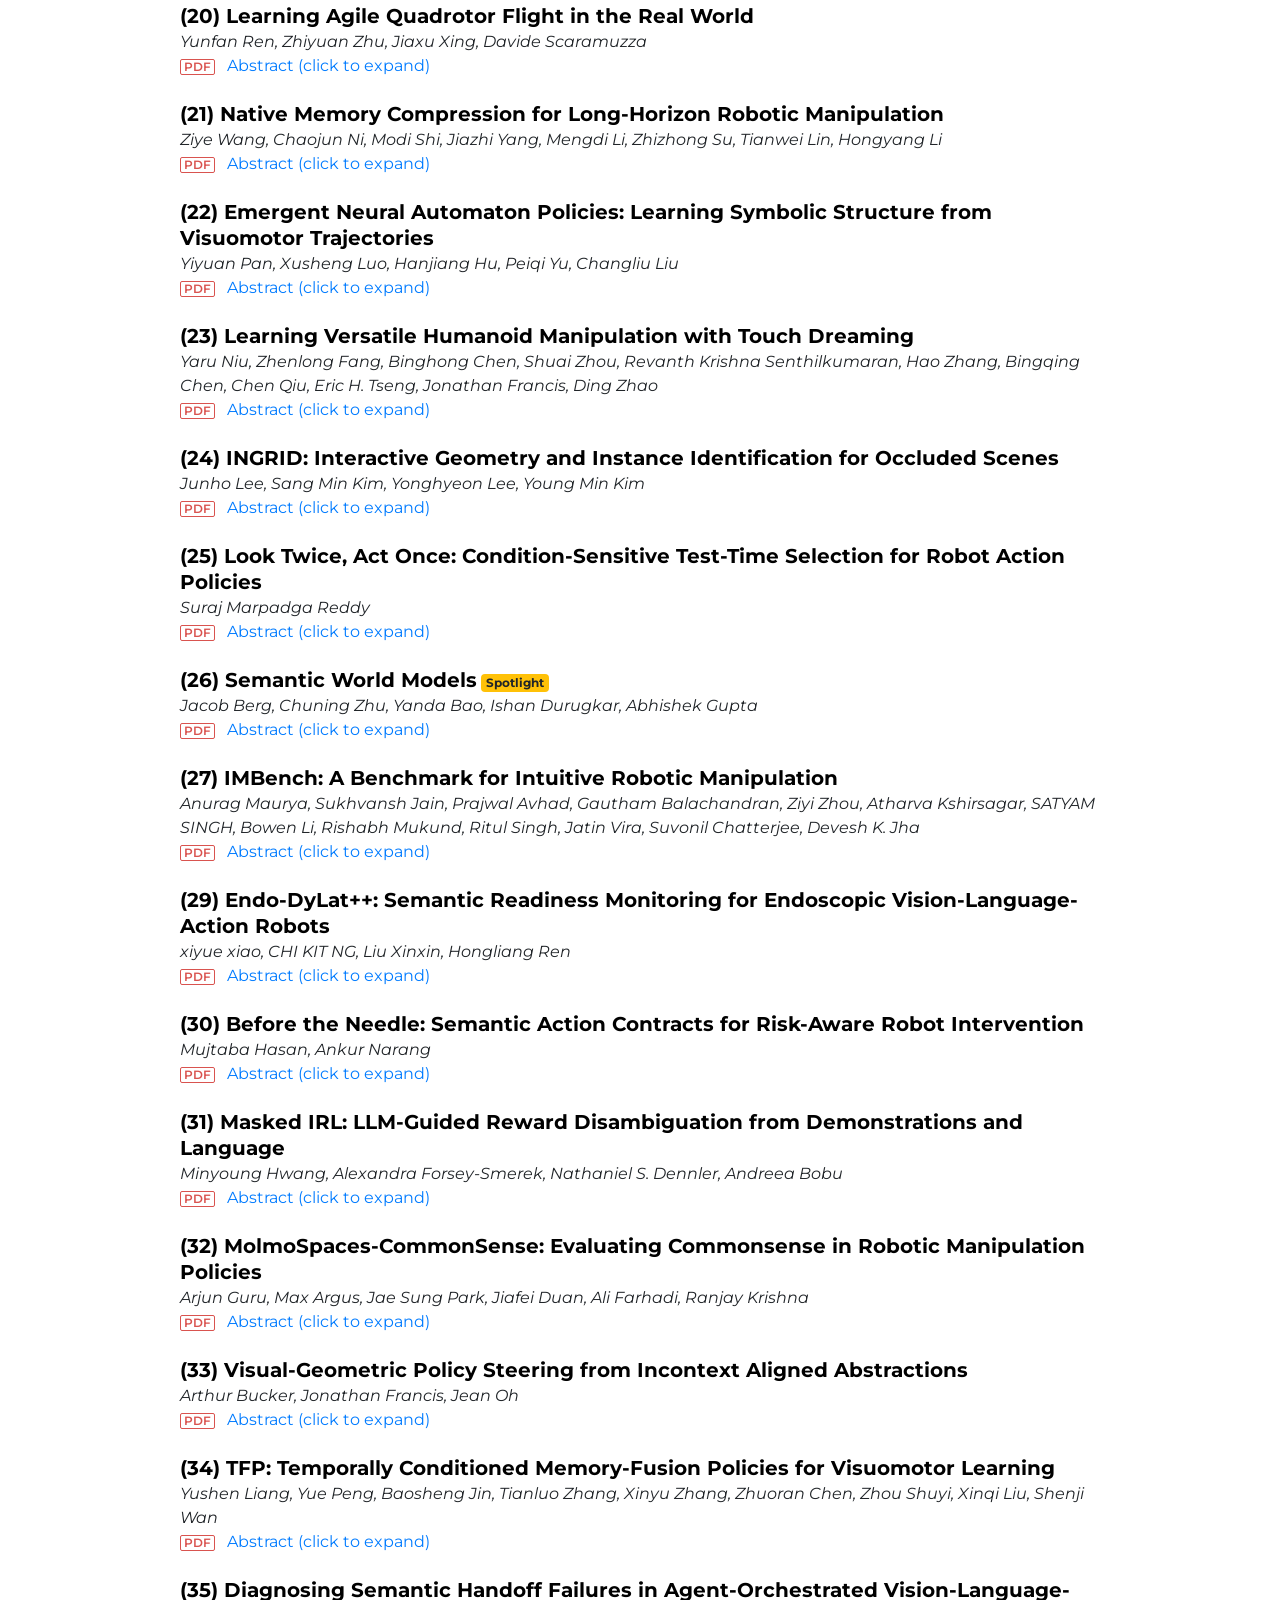
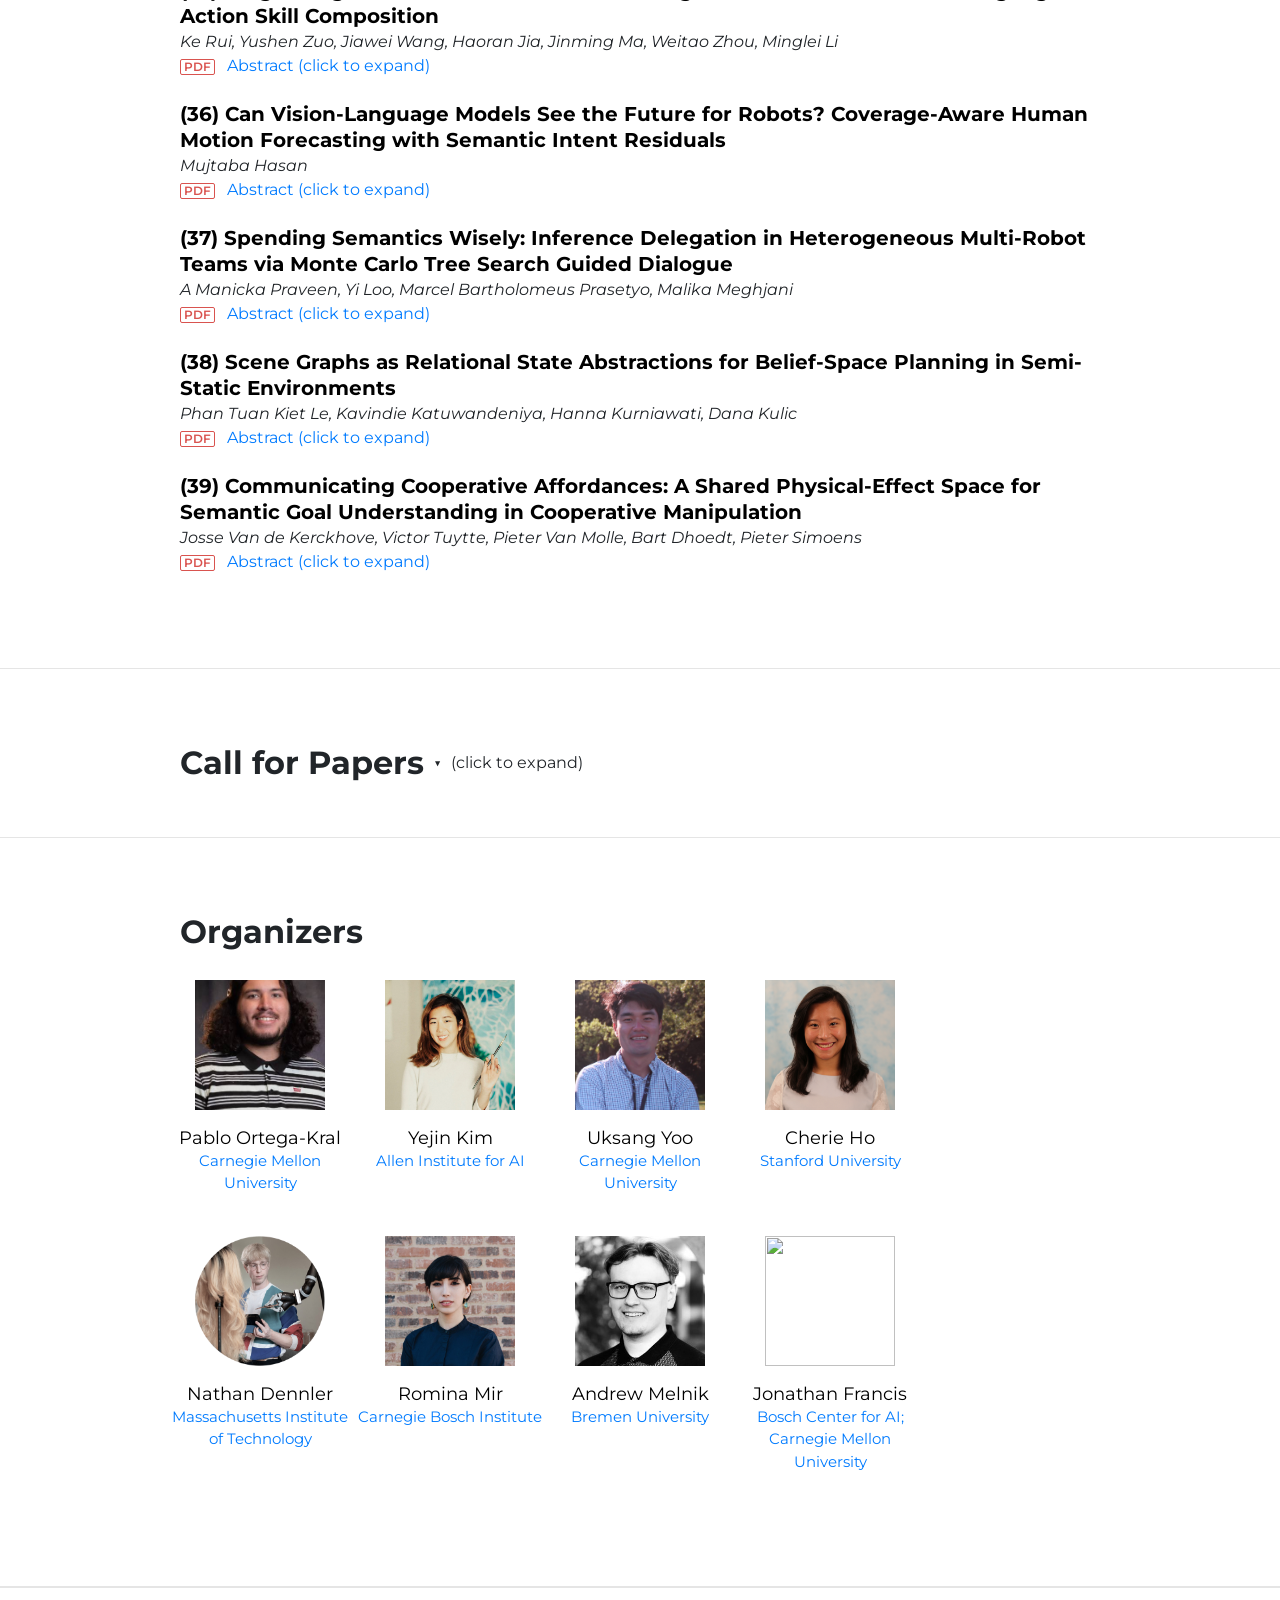
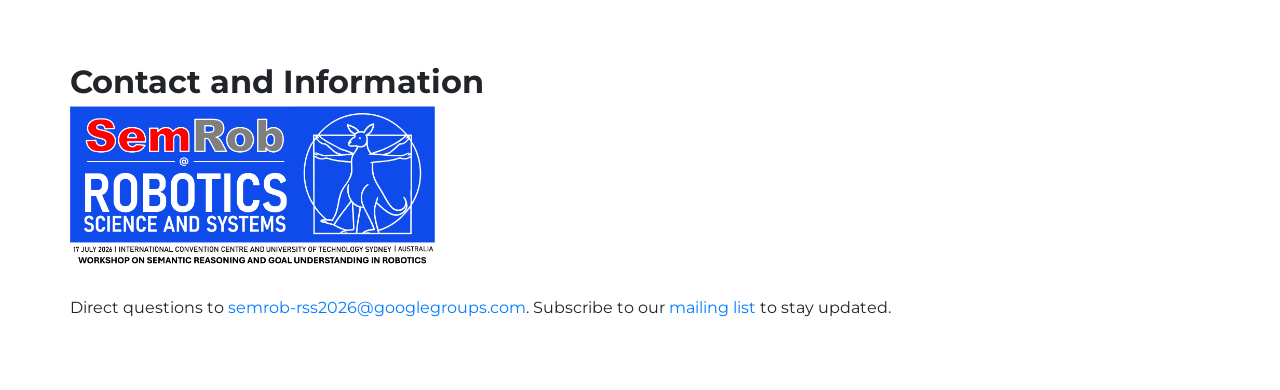
==== commit fff959fd: "Reorder paper IDs in schedule" ====
--- a/index.html
+++ b/index.html
@@ -296,7 +296,7 @@
 								<td class="schedule-time-cell"><b> 10:25 </b></td>
 								<td class="schedule-image-cell"></td>
 								<td class="schedule-info-cell"><b><span class="badge badge-warning">Spotlight</span>
-										talks: Paper IDs 8,11,17,26</b></td>
+										talks: Paper IDs 11,8,17,26</b></td>
 							</tr>
 							<tr>
 								<td class="schedule-time-cell"><b> 11:00 </b></td>
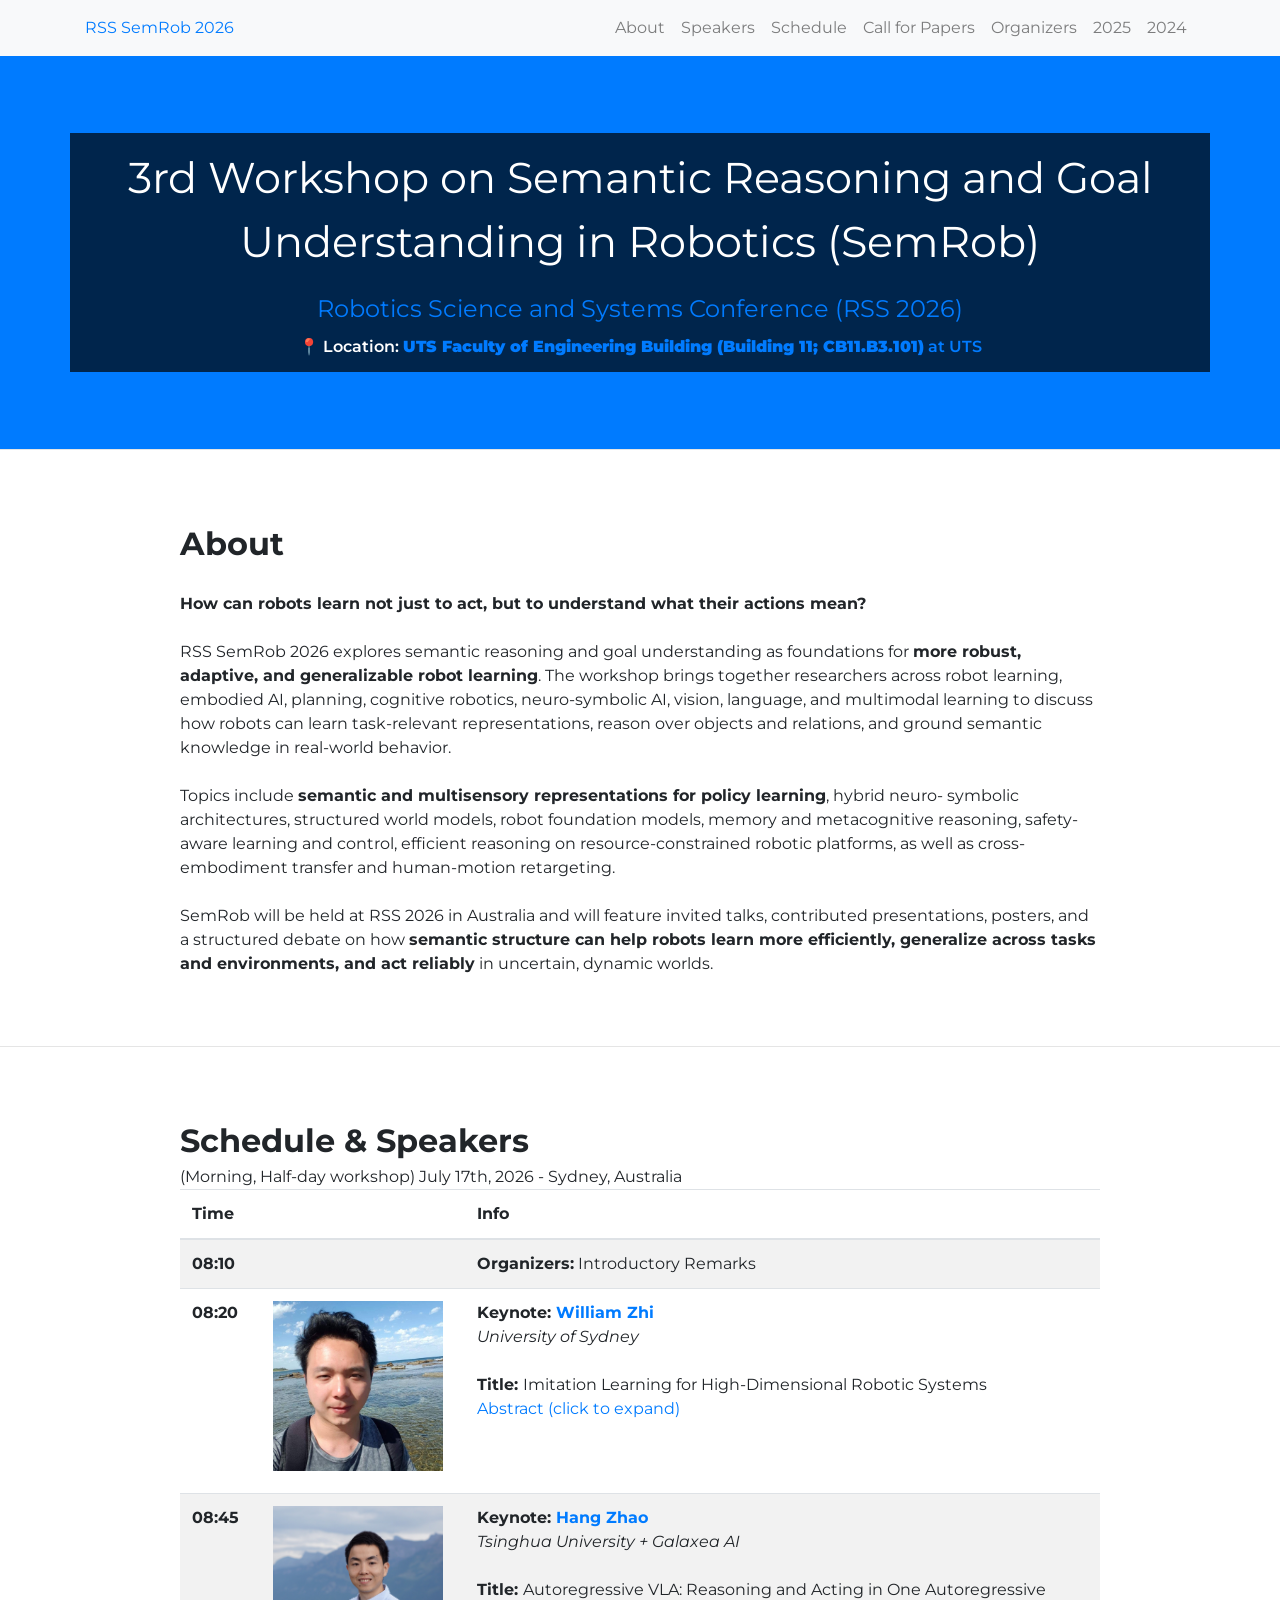
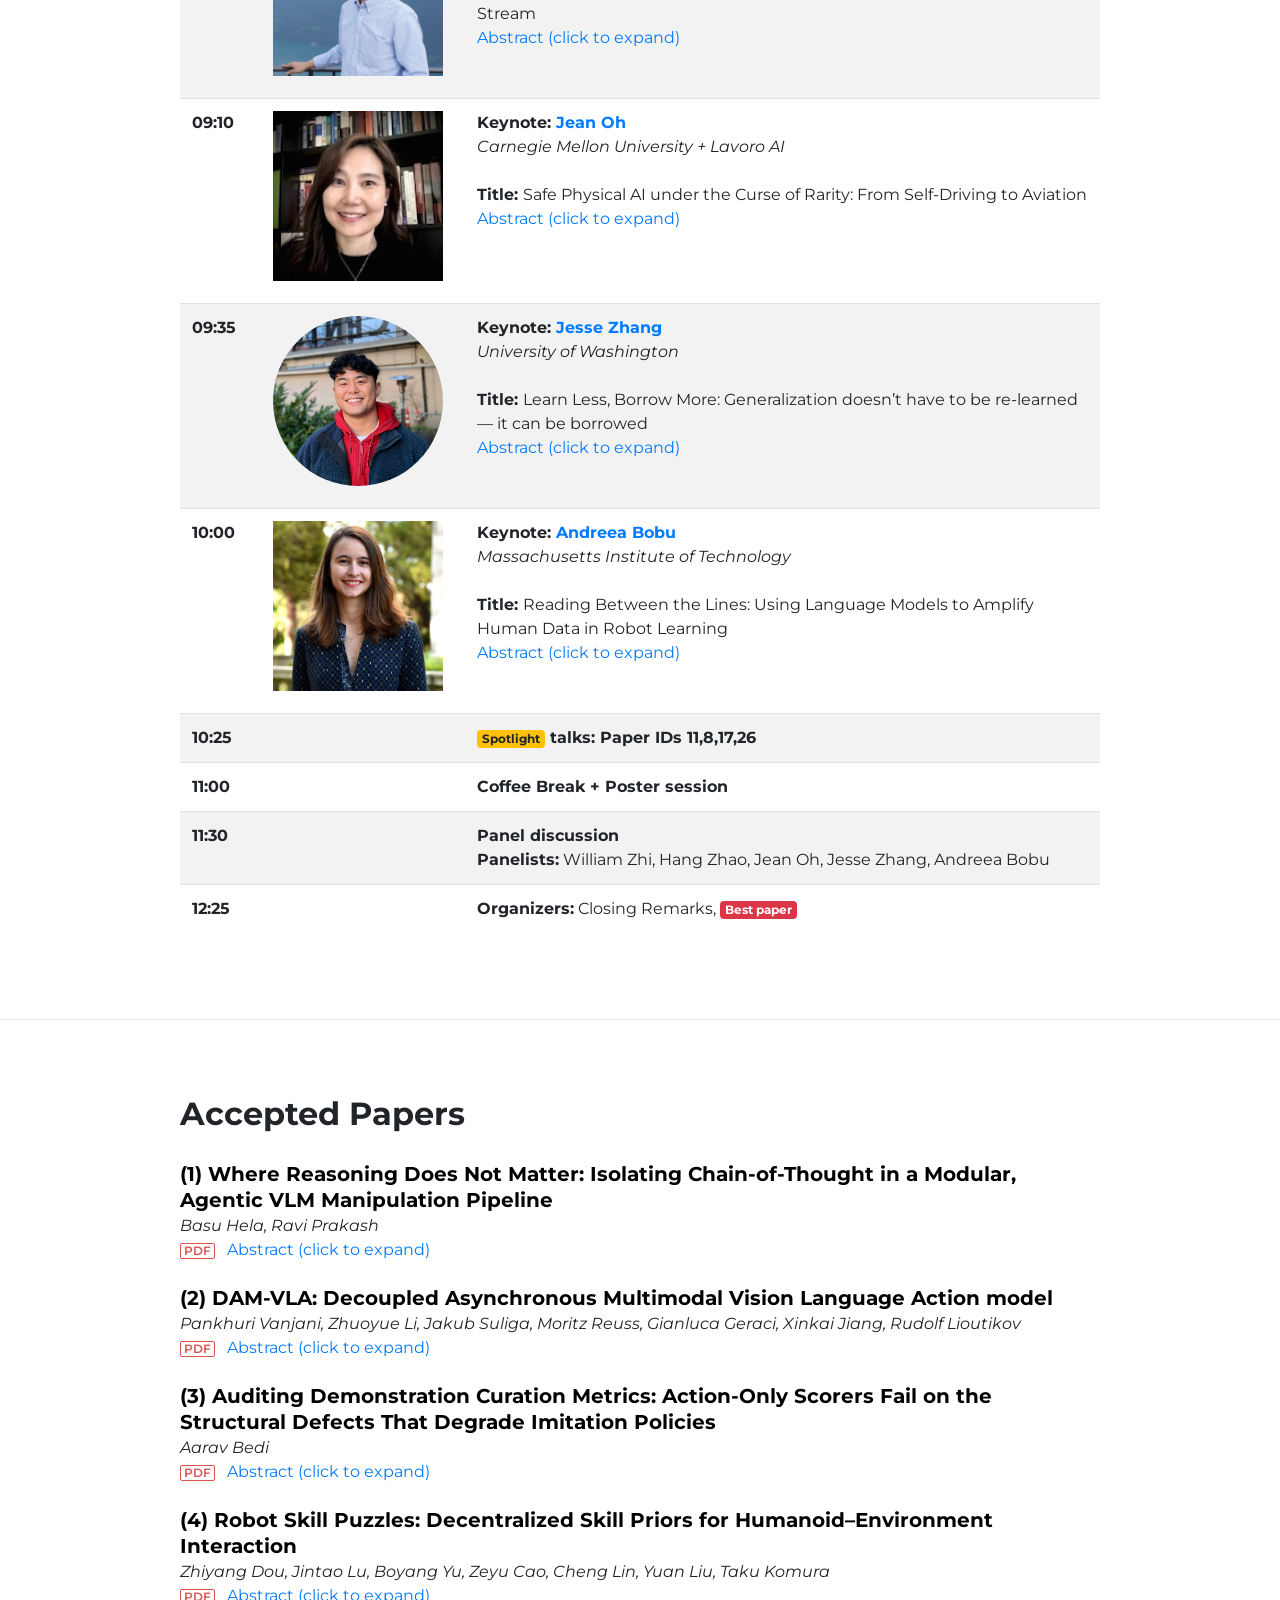
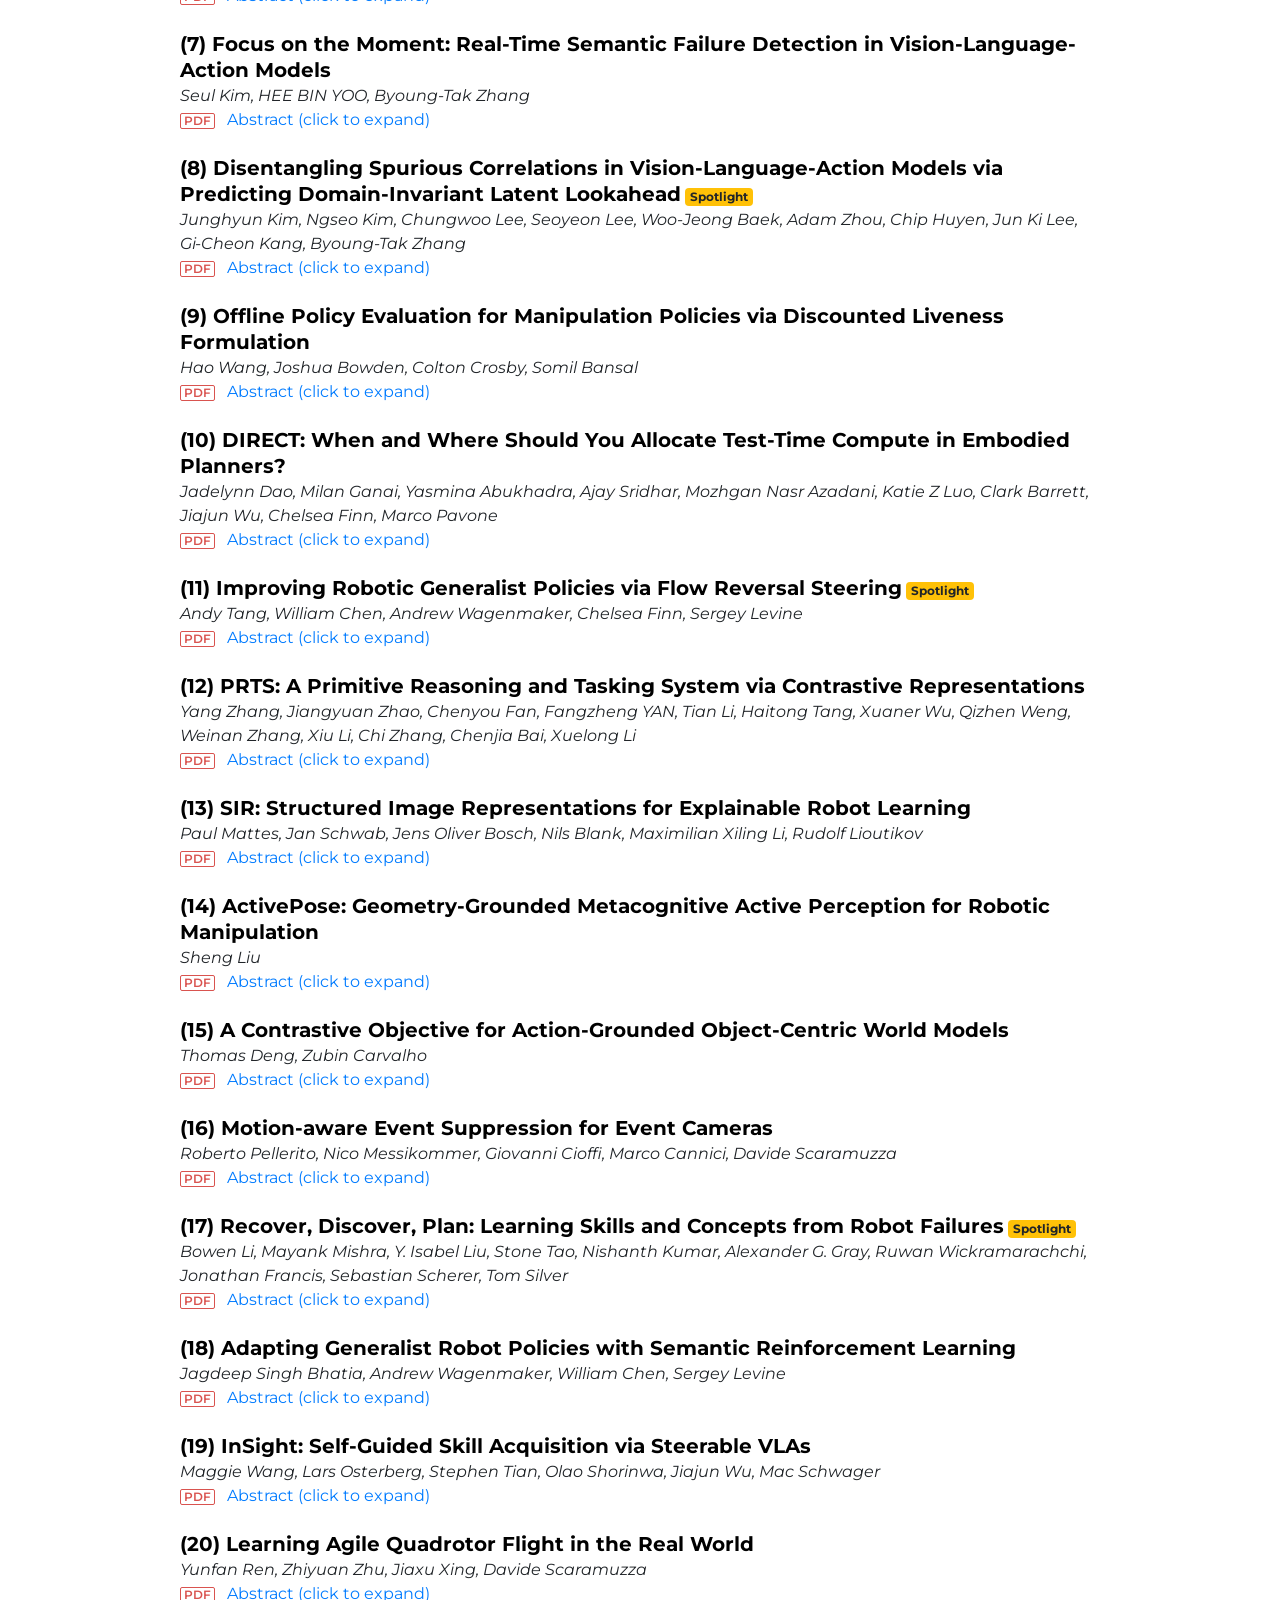
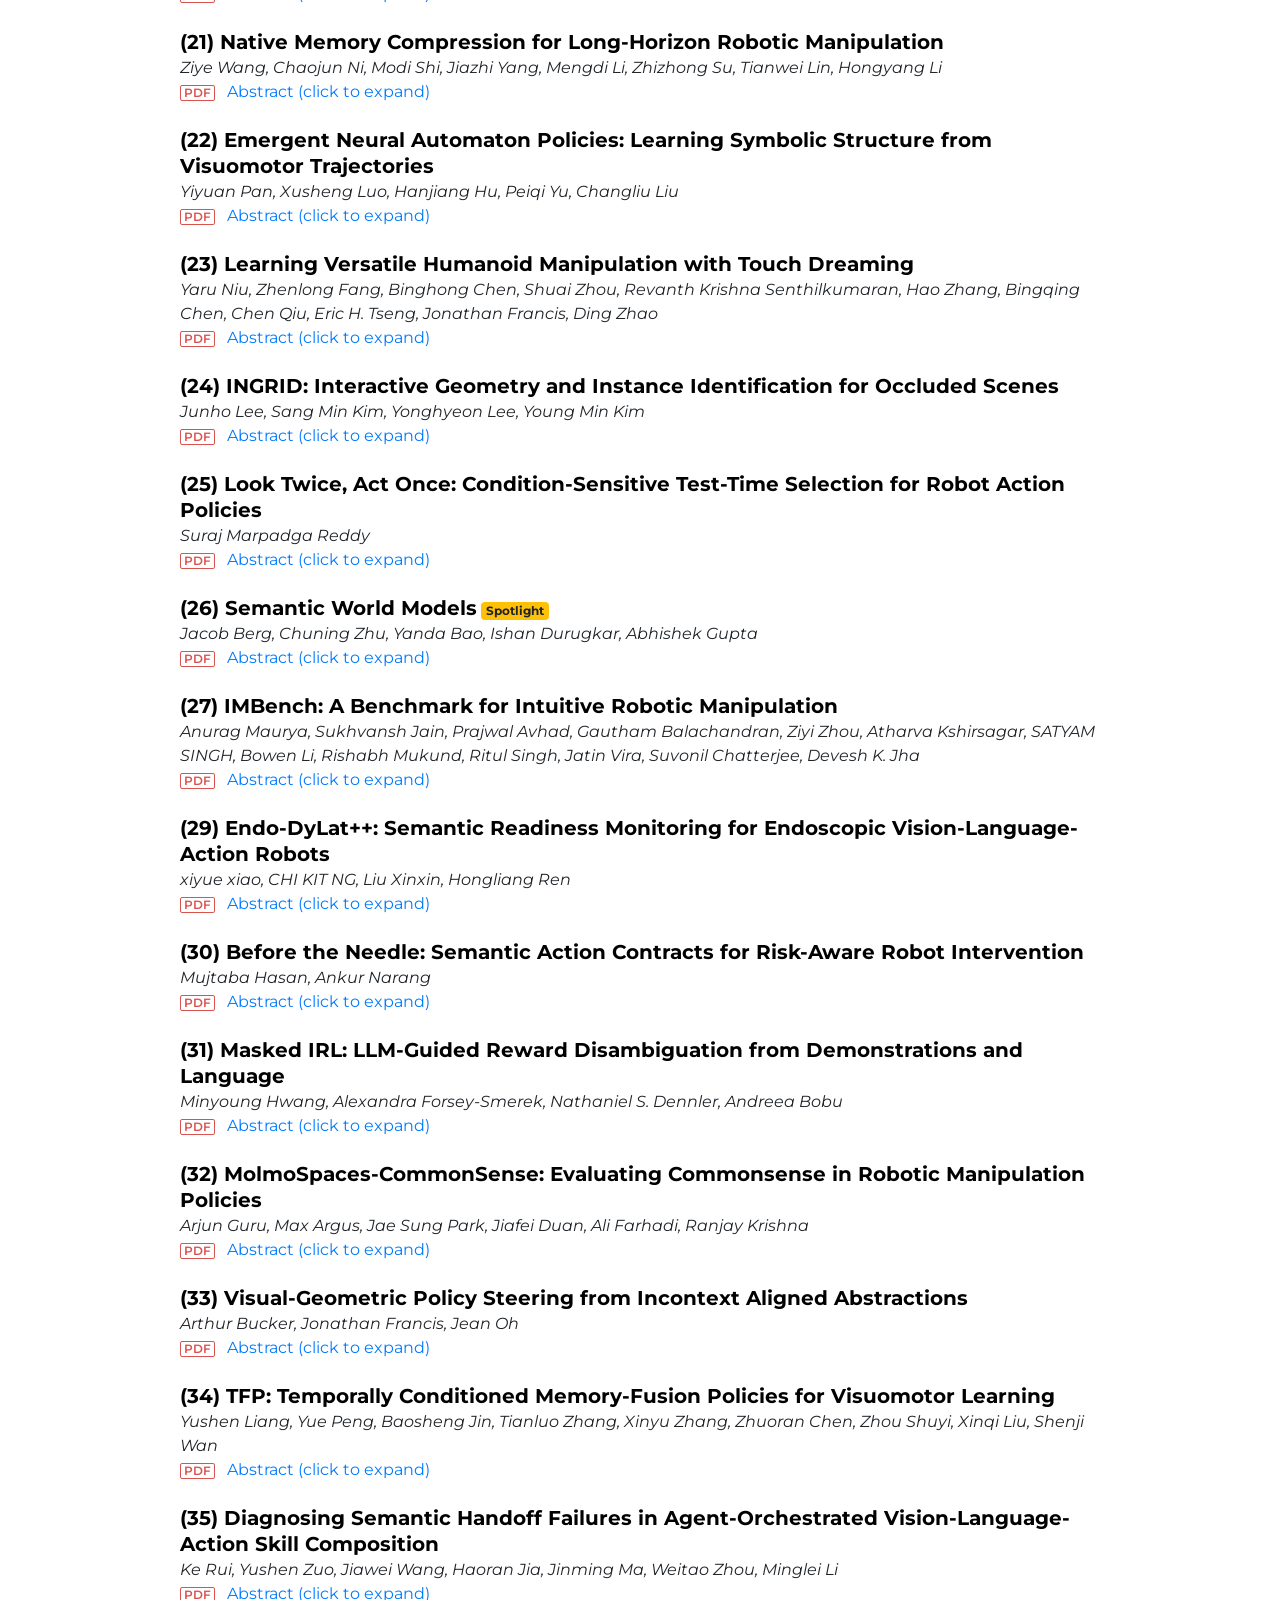
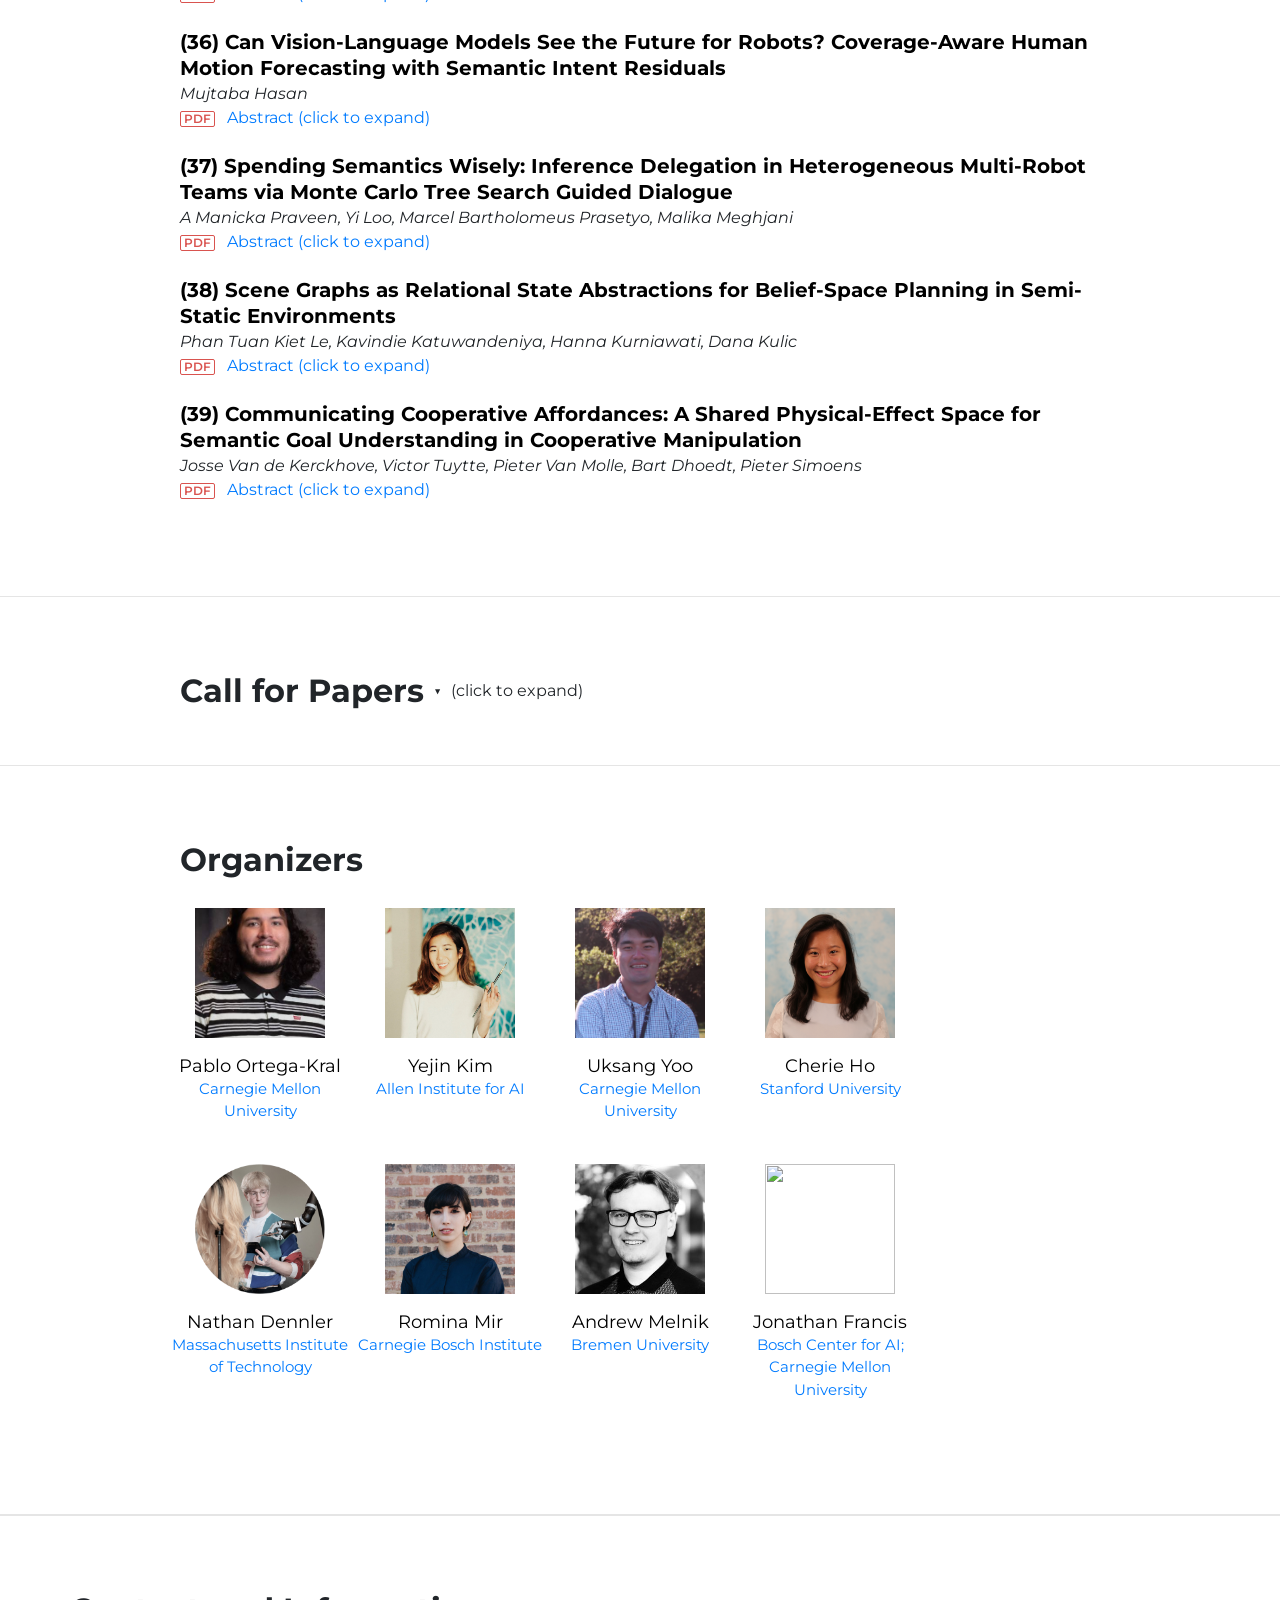
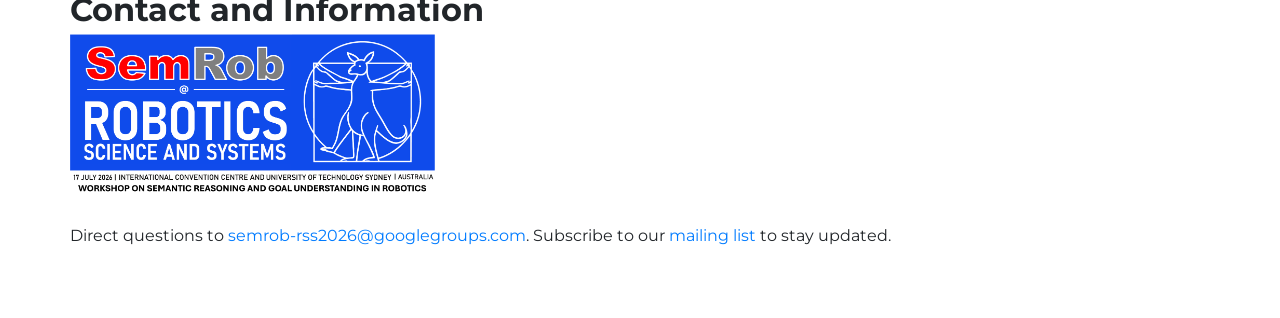
==== commit 2de2c076: "Update index.html" ====
--- a/index.html
+++ b/index.html
@@ -73,10 +73,9 @@
 					<p style="text-align: center; margin-bottom: 0" class="subtitle"><a
 							href="https://roboticsconference.org" target="_blank">Robotics Science and Systems
 							Conference (RSS 2026)</a> </p>
-					<p style="text-align: center; margin-top: 8px; margin-bottom: 0; font-weight: 600;">📍 Location:
-						<a href="https://maps.app.goo.gl/kWfjHeRHiSSU3yQv7" target="_blank"><b>UTS Faculty of Engineering Building (Building 11; CB11.B3.101)</b> at UTS</a></p>
-					<p style="text-align: center; margin-top: 12px; margin-bottom: 0; font-weight: 600;">(Enter Building 11, find an elevator that allows you to select "B3"; on level-B3, find room 101/102</p>
-					<p style="text-align: center; margin-top: 12px; margin-bottom: 0; font-weight: 600;">Zoom: <a href="https://cmu.zoom.us/j/94968259029?pwd=7dMBhpqfpbMTO44kMWmBp6FjoByZnl.1" target="_blank">https://cmu.zoom.us/j/94968259029?pwd=7dMBhpqfpbMTO44kMWmBp6FjoByZnl.1</a></p>
+					<p style="text-align: center; margin-top: 8px; margin-bottom: 0; font-weight: 600;">📍 Location: <a href="https://maps.app.goo.gl/kWfjHeRHiSSU3yQv7" target="_blank"><b>UTS Faculty of Engineering Building (Building 11; CB11.B3.101)</b> at UTS</a></p>
+					<!--p style="text-align: center; margin-top: 12px; margin-bottom: 0; font-weight: 600;">(Enter Building 11, find an elevator that allows you to select "B3"; on level-B3, find room 101/102)</p-->
+					<!--p style="text-align: center; margin-top: 12px; margin-bottom: 0; font-weight: 600;">Zoom: <a href="https://cmu.zoom.us/..." target="_blank">https://cmu.zoom.us/...</a></p-->
 				</div>
 			</div>
 		</div>
